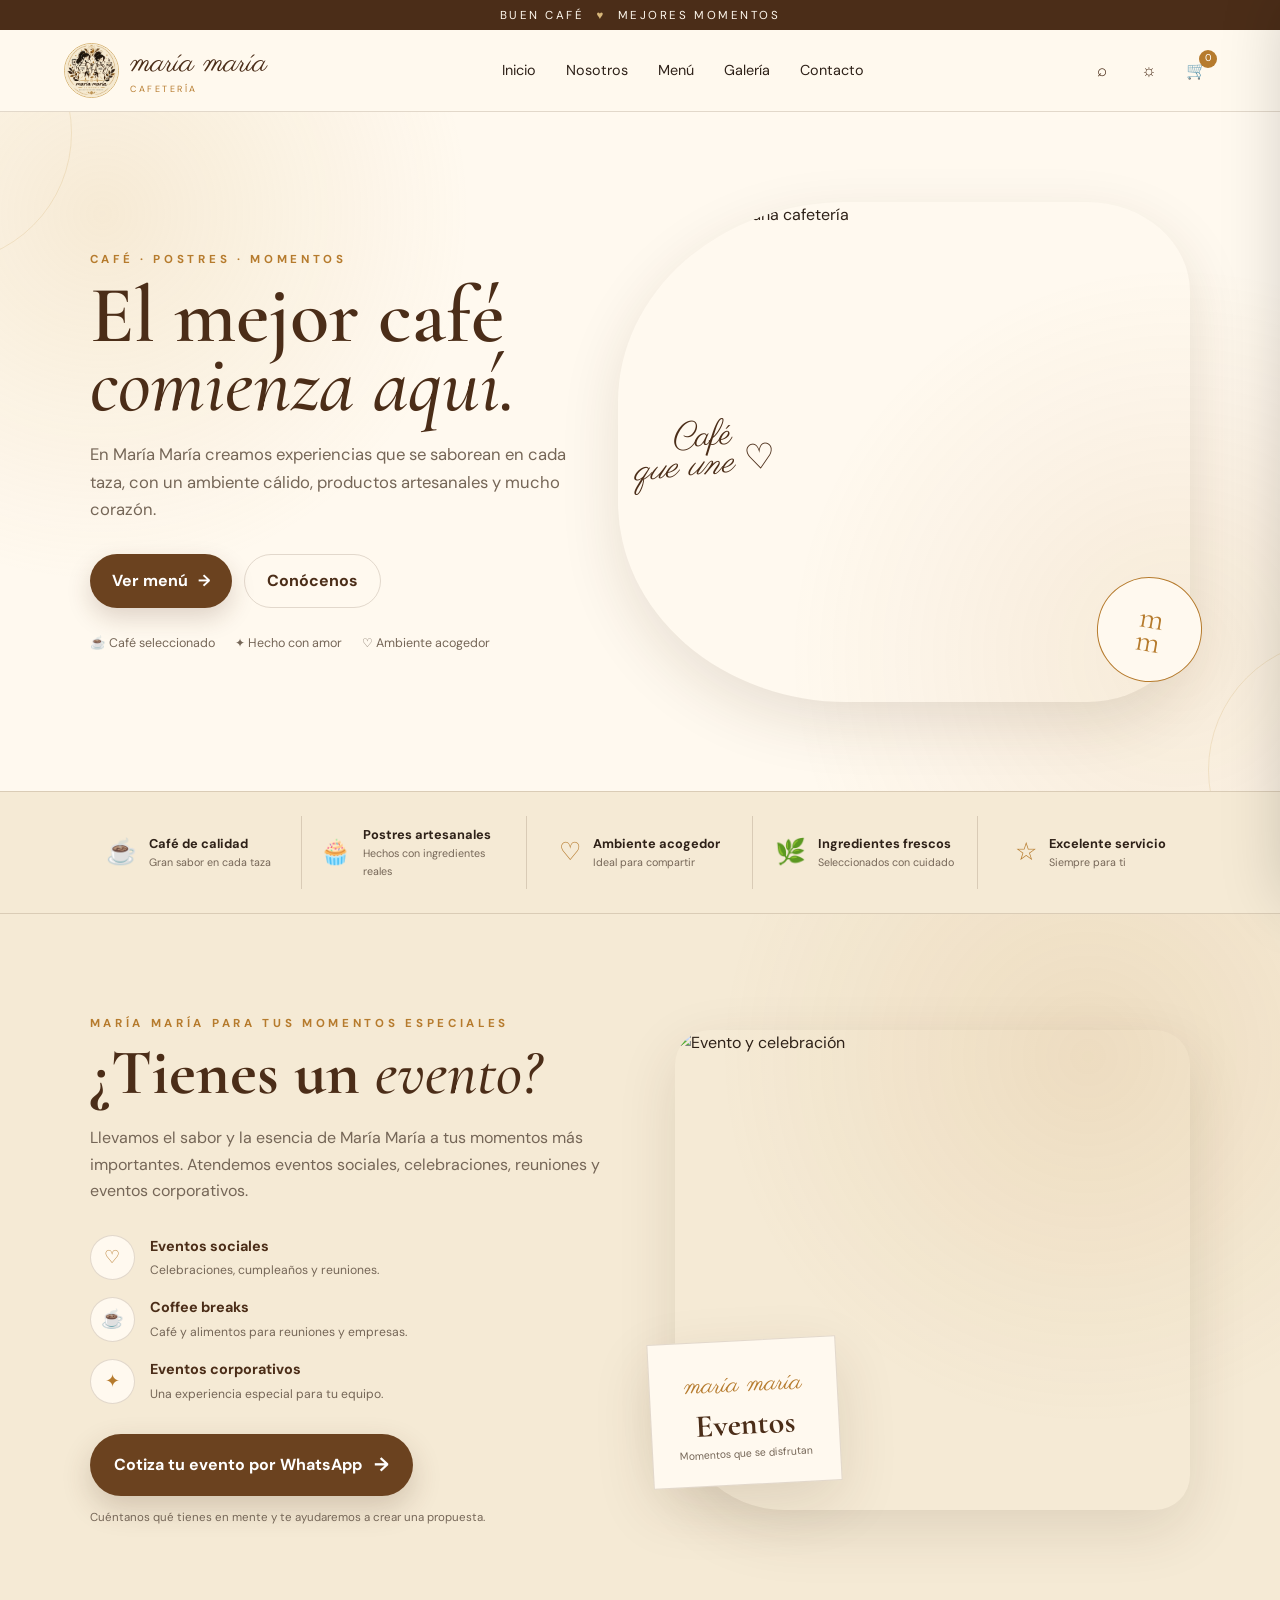
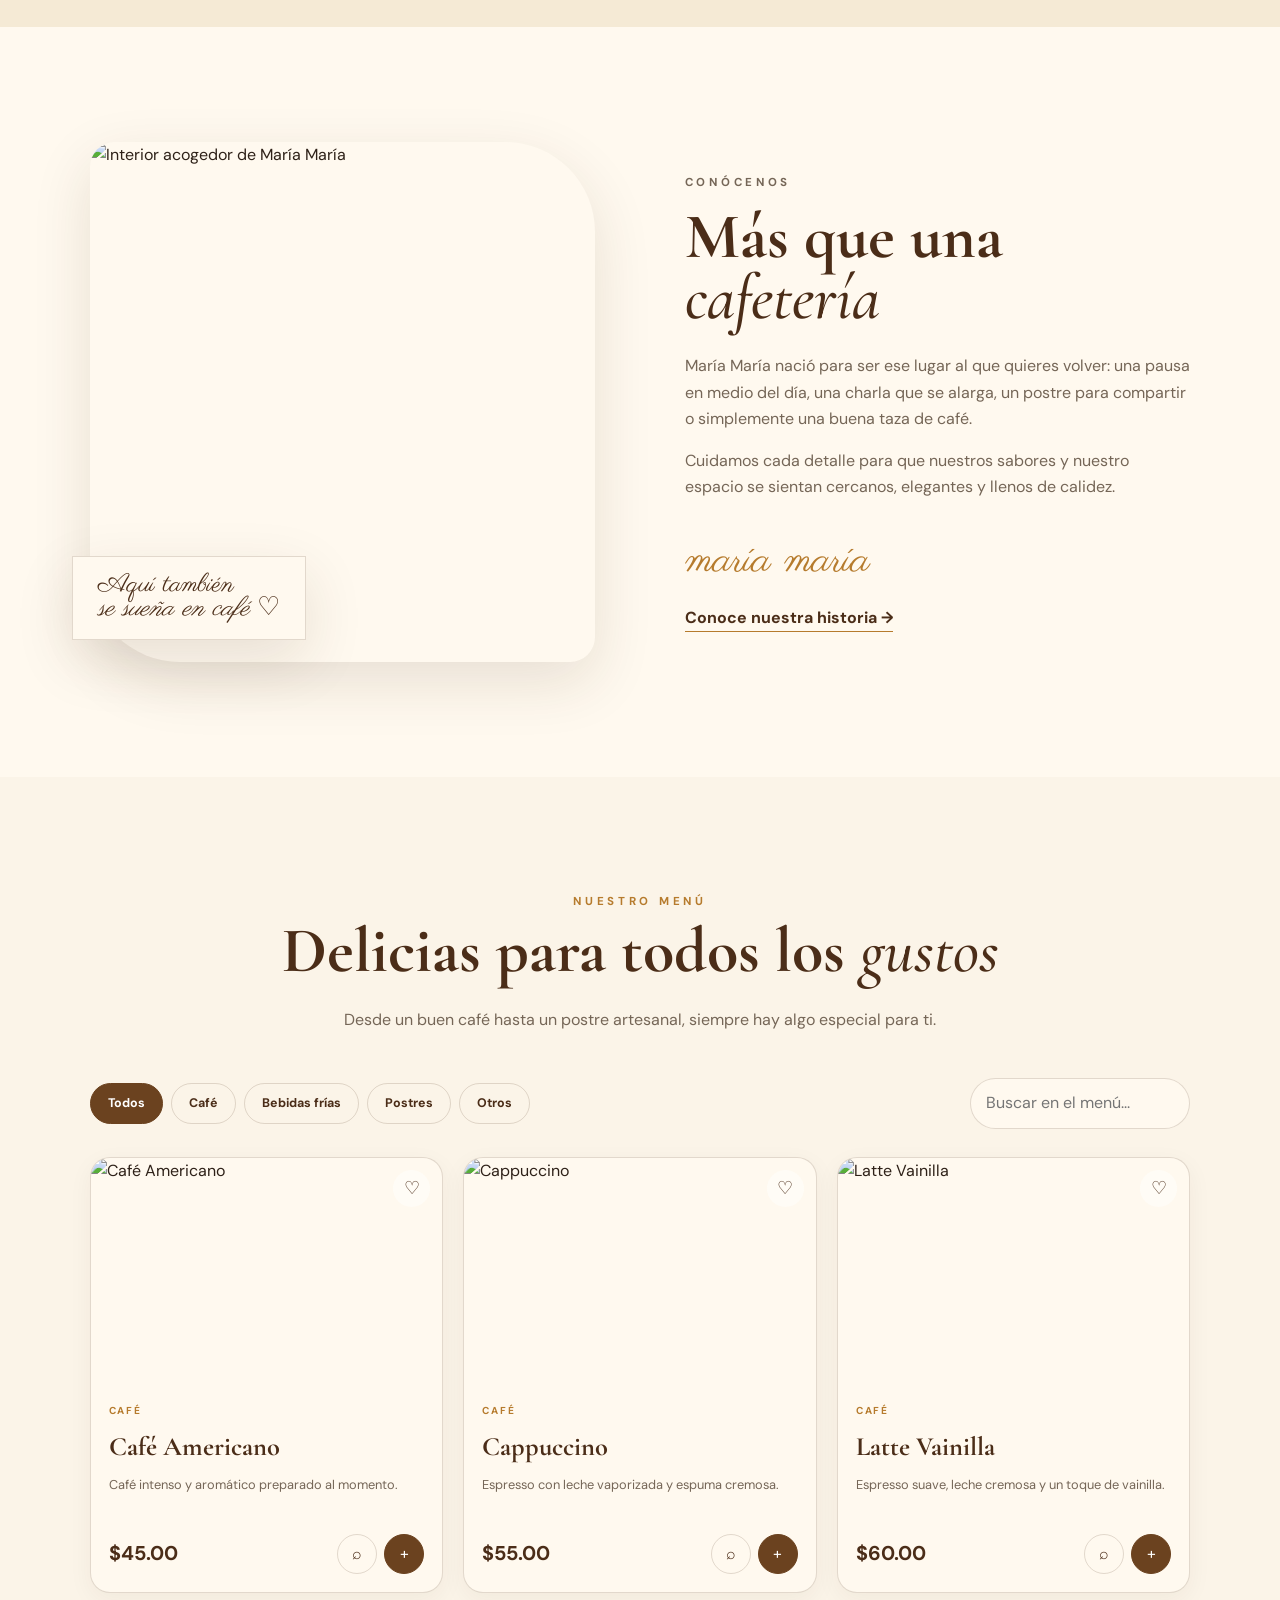
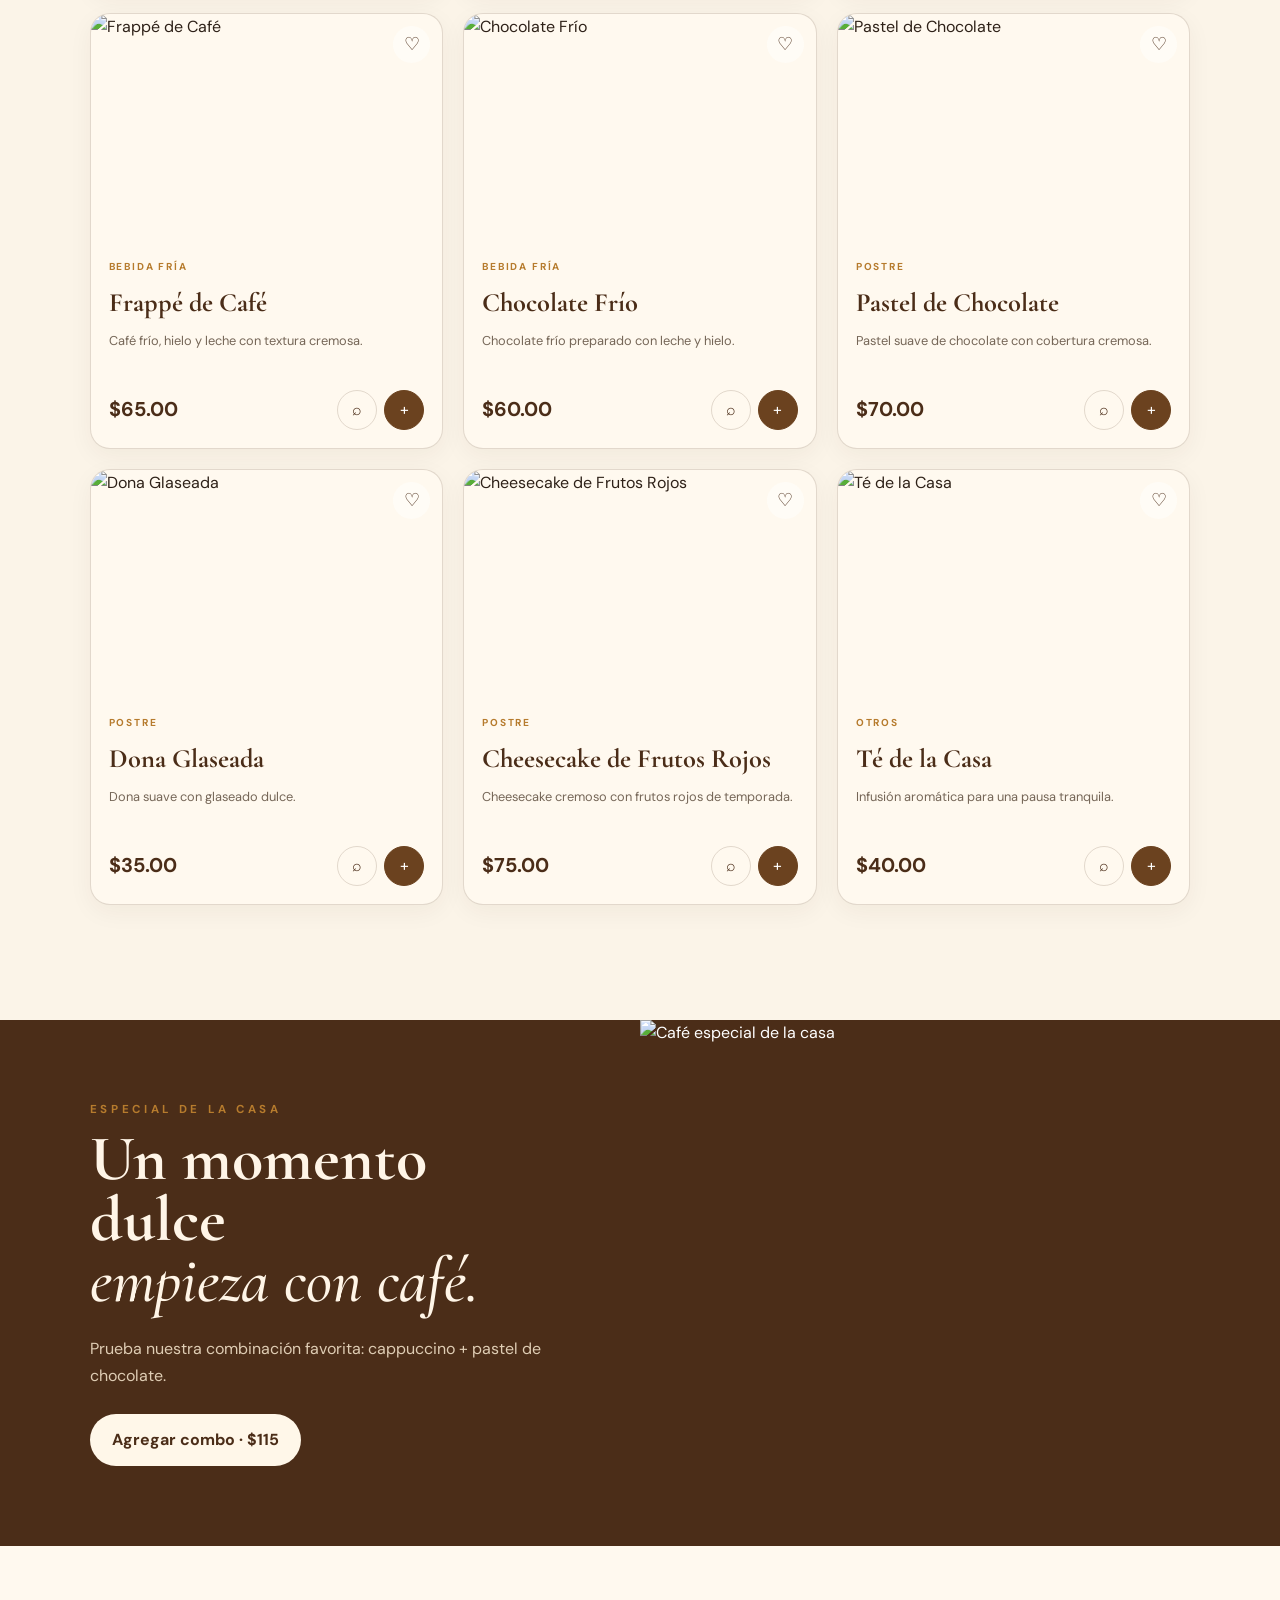
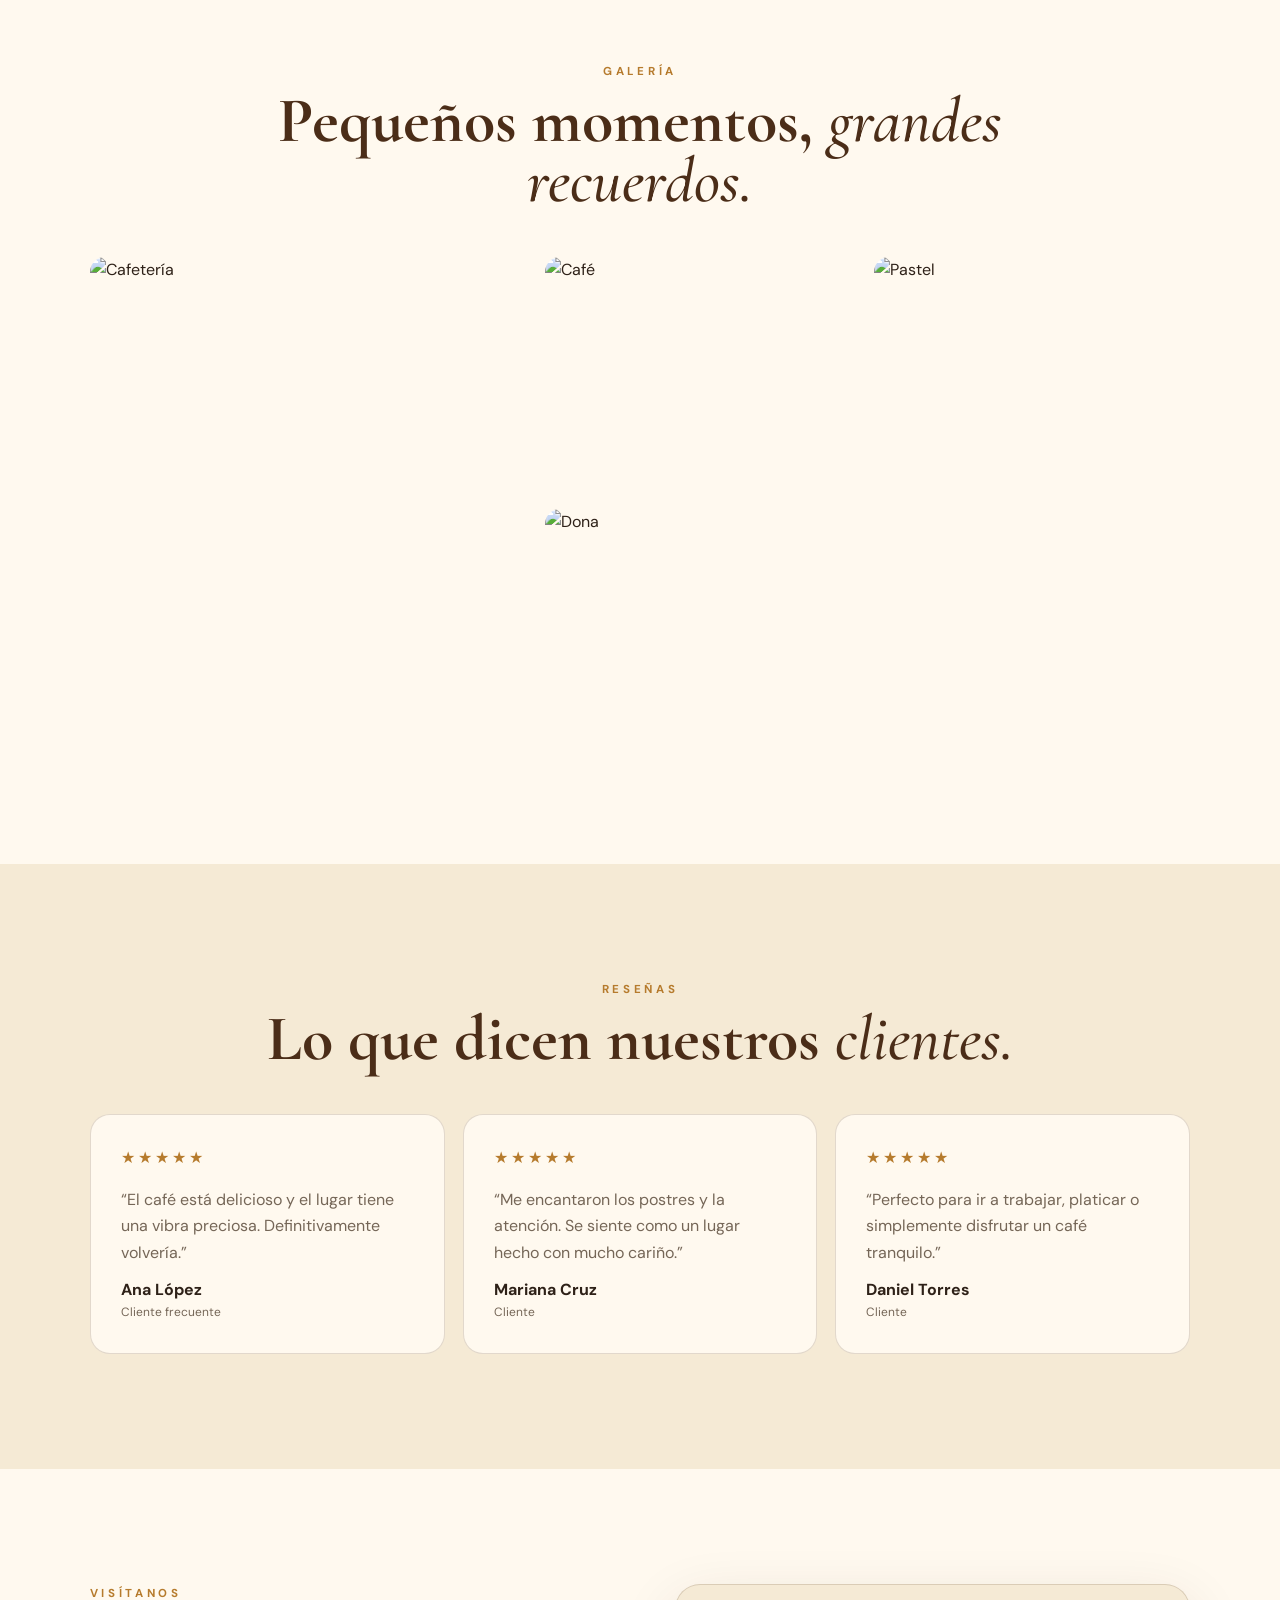
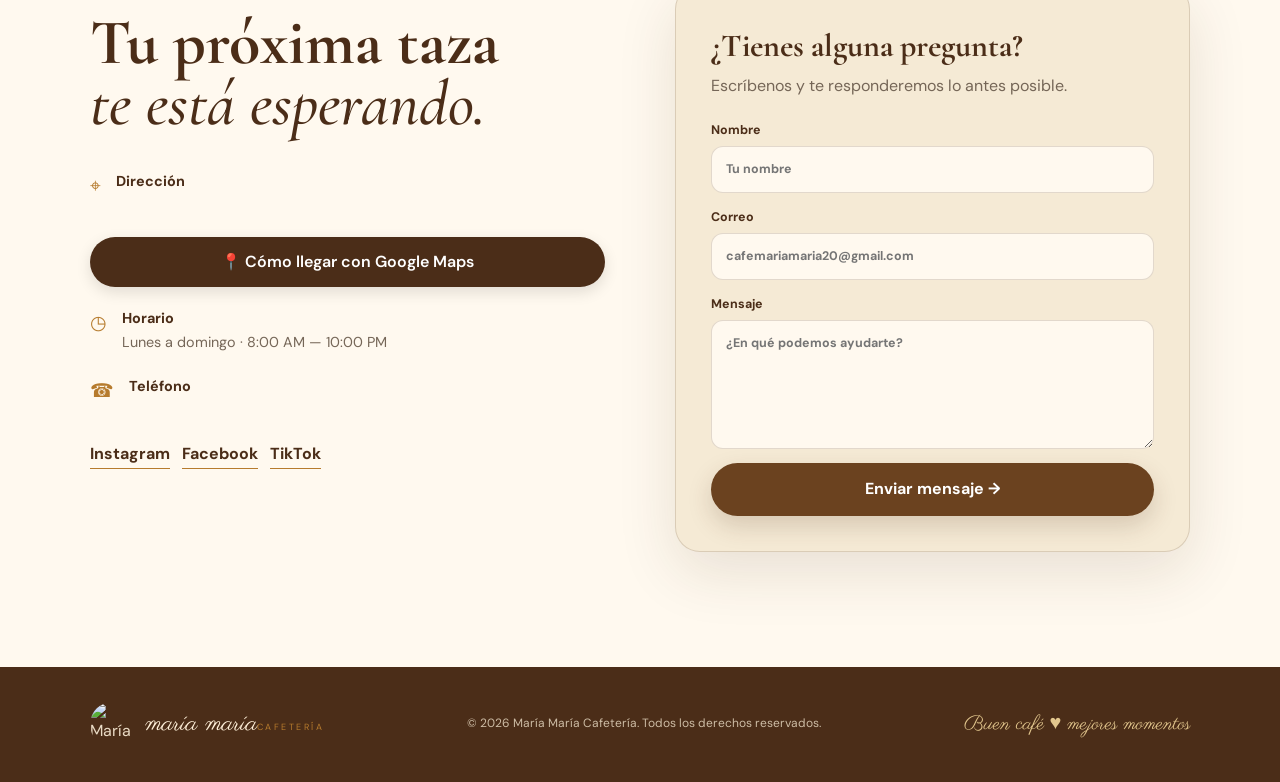
==== index.html @ 5dcd3dfc "Add files via upload" ====
<!DOCTYPE html>
<html lang="es">
<head>
  <meta charset="UTF-8">
  <meta name="viewport" content="width=device-width, initial-scale=1.0">
  <meta name="description" content="María María Cafetería — café, postres y mejores momentos.">
  <meta name="theme-color" content="#6b421f">
  <title>maría maría | Cafetería</title>

  <link rel="preconnect" href="https://fonts.googleapis.com">
  <link rel="preconnect" href="https://fonts.gstatic.com" crossorigin>
  <link href="https://fonts.googleapis.com/css2?family=Cormorant+Garamond:wght@500;600;700&family=DM+Sans:wght@400;500;600;700&family=Parisienne&display=swap" rel="stylesheet">
  <link rel="stylesheet" href="styles.css">
</head>

<body>
  <!--
    ============================================================
    MARÍA MARÍA CAFETERÍA
    ------------------------------------------------------------
    Esta versión funciona sin servidor:
    - Menú y filtros
    - Carrito con cantidades
    - Persistencia del carrito con localStorage
    - Checkout con validación
    - Pedido por WhatsApp
    - Formulario de contacto por correo (mailto)
    - Favoritos
    - Búsqueda
    - Modo oscuro
    - Diseño responsive
    - Modal de producto
    - Notificaciones
    ============================================================
  -->

  <div class="announcement">
    <span>Buen café</span><b>♥</b><span>mejores momentos</span>
  </div>

  <header class="site-header" id="siteHeader">
    <a class="brand" href="#inicio" aria-label="María María inicio">
      <img src="/logo.jpg" alt="Logo María María Cafetería">
      <span>
        <strong>maría maría</strong>
        <small>CAFETERÍA</small>
      </span>
    </a>

    <nav class="main-nav" id="mainNav">
      <a href="#inicio">Inicio</a>
      <a href="#nosotros">Nosotros</a>
      <a href="#menu">Menú</a>
      <a href="#galeria">Galería</a>
      <a href="#contacto">Contacto</a>
    </nav>

    <div class="header-actions">
      <button class="icon-btn" id="searchBtn" aria-label="Buscar">⌕</button>
      <button class="icon-btn" id="themeBtn" aria-label="Cambiar tema">☼</button>
      <button class="icon-btn cart-trigger" id="cartBtn" aria-label="Abrir carrito">
        🛒 <span id="cartCount">0</span>
      </button>
      <button class="menu-toggle" id="menuToggle" aria-label="Abrir menú">☰</button>
    </div>
  </header>

  <main>
    <section class="hero" id="inicio">
      <div class="hero-copy reveal">
        <p class="eyebrow">CAFÉ · POSTRES · MOMENTOS</p>
        <h1>El mejor café <em>comienza aquí.</em></h1>
        <p class="hero-text">
          En María María creamos experiencias que se saborean en cada taza,
          con un ambiente cálido, productos artesanales y mucho corazón.
        </p>
        <div class="hero-actions">
          <a class="btn btn-primary" href="#menu">Ver menú <span>→</span></a>
          <a class="btn btn-ghost" href="#nosotros">Conócenos</a>
        </div>
        <div class="hero-meta">
          <span>☕ Café seleccionado</span>
          <span>✦ Hecho con amor</span>
          <span>♡ Ambiente acogedor</span>
        </div>
      </div>

      <div class="hero-art reveal">
        <div class="hero-image-wrap">
          <img src="https://images.unsplash.com/photo-1495474472287-4d71bcdd2085?auto=format&fit=crop&w=1200&q=85" alt="Taza de café en una cafetería">
        </div>
        <div class="floating-note">Café<br><i>que une</i> ♡</div>
        <div class="seal">m<br>m</div>
      </div>
    </section>

    <section class="benefits">
      <article><span>☕</span><div><b>Café de calidad</b><small>Gran sabor en cada taza</small></div></article>
      <article><span>🧁</span><div><b>Postres artesanales</b><small>Hechos con ingredientes reales</small></div></article>
      <article><span>♡</span><div><b>Ambiente acogedor</b><small>Ideal para compartir</small></div></article>
      <article><span>🌿</span><div><b>Ingredientes frescos</b><small>Seleccionados con cuidado</small></div></article>
      <article><span>☆</span><div><b>Excelente servicio</b><small>Siempre para ti</small></div></article>
    </section>
    <!-- =========================================================
     SECCIÓN EVENTOS — MARÍA MARÍA
     No modifica el resto de la página.
========================================================= -->

<section class="events-section" id="eventos">
  <div class="events-content">

    <div class="events-text">
      <p class="eyebrow">MARÍA MARÍA PARA TUS MOMENTOS ESPECIALES</p>

      <h2>
        ¿Tienes un <em>evento?</em>
      </h2>

      <p>
        Llevamos el sabor y la esencia de María María a tus momentos
        más importantes. Atendemos eventos sociales, celebraciones,
        reuniones y eventos corporativos.
      </p>

      <div class="events-list">
        <div>
          <span>♡</span>
          <p>
            <strong>Eventos sociales</strong>
            <small>Celebraciones, cumpleaños y reuniones.</small>
          </p>
        </div>

        <div>
          <span>☕</span>
          <p>
            <strong>Coffee breaks</strong>
            <small>Café y alimentos para reuniones y empresas.</small>
          </p>
        </div>

        <div>
          <span>✦</span>
          <p>
            <strong>Eventos corporativos</strong>
            <small>Una experiencia especial para tu equipo.</small>
          </p>
        </div>
      </div>

      <button class="events-whatsapp-btn" id="eventWhatsappBtn">
        Cotiza tu evento por WhatsApp
        <span>→</span>
      </button>

      <p class="events-note">
        Cuéntanos qué tienes en mente y te ayudaremos a crear una propuesta.
      </p>
    </div>

    <div class="events-image">
      <img
        src="https://images.unsplash.com/photo-1519671482749-fd09be7ccebf?auto=format&fit=crop&w=1200&q=85"
        alt="Evento y celebración">
      
      <div class="events-badge">
        <span>maría maría</span>
        <strong>Eventos</strong>
        <small>Momentos que se disfrutan</small>
      </div>
    </div>

  </div>
</section>

    <section class="section about" id="nosotros">
      <div class="section-image reveal">
        <img src="https://images.unsplash.com/photo-1501339847302-ac426a4a7cbb?auto=format&fit=crop&w=1000&q=85" alt="Interior acogedor de María María">
        <div class="image-caption">Aquí también<br><i>se sueña en café</i> ♡</div>
      </div>
      <div class="about-copy reveal">
        <p class="eyebrow">CONÓCENOS</p>
        <h2>Más que una <em>cafetería</em></h2>
        <p>
          María María nació para ser ese lugar al que quieres volver:
          una pausa en medio del día, una charla que se alarga, un postre
          para compartir o simplemente una buena taza de café.
        </p>
        <p>
          Cuidamos cada detalle para que nuestros sabores y nuestro espacio
          se sientan cercanos, elegantes y llenos de calidez.
        </p>
        <div class="signature">maría maría</div>
        <a class="text-link" href="#contacto">Conoce nuestra historia →</a>
      </div>
    </section>

    <section class="section menu-section" id="menu">
      <div class="section-heading">
        <p class="eyebrow">NUESTRO MENÚ</p>
        <h2>Delicias para todos los <em>gustos</em></h2>
        <p>Desde un buen café hasta un postre artesanal, siempre hay algo especial para ti.</p>
      </div>

      <div class="menu-toolbar">
        <div class="categories" id="categories"></div>
        <div class="search-box" id="searchBox">
          <input id="menuSearch" type="search" placeholder="Buscar en el menú..." aria-label="Buscar en el menú">
        </div>
      </div>

      <div class="product-grid" id="productGrid"></div>
    </section>

    <section class="special">
      <div>
        <p class="eyebrow">ESPECIAL DE LA CASA</p>
        <h2>Un momento dulce<br><em>empieza con café.</em></h2>
        <p>Prueba nuestra combinación favorita: cappuccino + pastel de chocolate.</p>
        <button class="btn btn-light" id="specialBtn">Agregar combo · $115</button>
      </div>
      <div class="special-photo">
        <img src="https://images.unsplash.com/photo-1498804103079-a6351b050096?auto=format&fit=crop&w=1200&q=85" alt="Café especial de la casa">
      </div>
    </section>

    <section class="section gallery-section" id="galeria">
      <div class="section-heading">
        <p class="eyebrow">GALERÍA</p>
        <h2>Pequeños momentos, <em>grandes recuerdos.</em></h2>
      </div>
      <div class="gallery">
        <img src="https://images.unsplash.com/photo-1445116572660-236099ec97a0?auto=format&fit=crop&w=900&q=85" alt="Cafetería" loading="lazy">
        <img src="https://images.unsplash.com/photo-1509042239860-f550ce710b93?auto=format&fit=crop&w=900&q=85" alt="Café" loading="lazy">
        <img src="https://images.unsplash.com/photo-1578985545062-69928b1d9587?auto=format&fit=crop&w=900&q=85" alt="Pastel" loading="lazy">
        <img src="https://images.unsplash.com/photo-1551024506-0bccd828d307?auto=format&fit=crop&w=900&q=85" alt="Dona" loading="lazy">
      </div>
    </section>

    <section class="section reviews">
      <div class="section-heading">
        <p class="eyebrow">RESEÑAS</p>
        <h2>Lo que dicen nuestros <em>clientes.</em></h2>
      </div>
      <div class="review-grid">
        <article><div class="stars">★★★★★</div><p>“El café está delicioso y el lugar tiene una vibra preciosa. Definitivamente volvería.”</p><b>Ana López</b><small>Cliente frecuente</small></article>
        <article><div class="stars">★★★★★</div><p>“Me encantaron los postres y la atención. Se siente como un lugar hecho con mucho cariño.”</p><b>Mariana Cruz</b><small>Cliente</small></article>
        <article><div class="stars">★★★★★</div><p>“Perfecto para ir a trabajar, platicar o simplemente disfrutar un café tranquilo.”</p><b>Daniel Torres</b><small>Cliente</small></article>
      </div>
    </section>

    <section class="section contact-section" id="contacto">
      <div class="contact-info">
        <p class="eyebrow">VISÍTANOS</p>
        <h2>Tu próxima taza<br><em>te está esperando.</em></h2>
        <div class="contact-list">
          <div><span>⌖</span><p><b>Dirección</b><br><span id="addressText">Av. Principal #123, Playa del Carmen, Quintana Roo</span></p></div>
          <a
  class="maps-button"
  href="https://www.google.com/maps/search/?api=1&query=Av.+10+Norte+123+Playa+del+Carmen+Quintana+Roo"
  target="_blank"
  rel="noopener noreferrer"
>
  📍 Cómo llegar con Google Maps
</a>
          <div><span>◷</span><p><b>Horario</b><br>Lunes a domingo · 8:00 AM — 10:00 PM</p></div>
          <div><span>☎</span><p><b>Teléfono</b><br><span id="phoneText">+52 999 000 0000</span></p></div>
        </div>
        <div class="socials">
          <a id="instagramLink" href="https://www.instagram.com/maria_maria_cafe?exln=M2ljc280eDdqbGto" target="_blank" rel="noopener">Instagram</a>
          <a href="https://facebook.com/" target="_blank" rel="noopener">Facebook</a>
          <a href="https://tiktok.com/" target="_blank" rel="noopener">TikTok</a>
        </div>
      </div>

      <div class="contact-card">
        <h3>¿Tienes alguna pregunta?</h3>
        <p>Escríbenos y te responderemos lo antes posible.</p>
        <form id="contactForm">
          <label>Nombre<input id="contactName" required type="text" placeholder="Tu nombre"></label>
          <label>Correo<input id="contactEmail" required type="email" placeholder="cafemariamaria20@gmail.com"></label>
          <label>Mensaje<textarea id="contactMessage" required rows="5" placeholder="¿En qué podemos ayudarte?"></textarea></label>
          <button class="btn btn-primary" type="submit">Enviar mensaje →</button>
        </form>
      </div>
    </section>
  </main>

  <footer class="footer">
    <div class="footer-brand">
      <img src="a/logo.jpg" alt="María María">
      <div><strong>maría maría</strong><small>CAFETERÍA</small></div>
    </div>
    <p>© <span id="year"></span> María María Cafetería. Todos los derechos reservados.</p>
    <p class="footer-note">Buen café ♥ mejores momentos</p>
  </footer>

  <!-- CART DRAWER -->
  <aside class="drawer" id="cartDrawer" aria-hidden="true">
    <div class="drawer-header">
      <div><p class="eyebrow">TU PEDIDO</p><h2>Carrito</h2></div>
      <button class="close-btn" id="closeCart" aria-label="Cerrar carrito">×</button>
    </div>
    <div class="cart-items" id="cartItems"></div>
    <div class="cart-bottom">
      <div class="cart-total"><span>Total</span><strong id="cartTotal">$0</strong></div>
      <button class="btn btn-primary full" id="checkoutBtn">Continuar pedido →</button>
      <button class="text-button" id="clearCartBtn">Vaciar carrito</button>
    </div>
  </aside>
  <div class="drawer-backdrop" id="drawerBackdrop"></div>

  <!-- CHECKOUT MODAL -->
  <div class="modal-backdrop" id="checkoutModal">
    <div class="modal">
      <button class="close-btn modal-close" aria-label="Cerrar">×</button>
      <p class="eyebrow">CONFIRMAR PEDIDO</p>
      <h2>Un último detalle.</h2>
      <p>Completa tus datos y te enviaremos el pedido a WhatsApp.</p>
      <form id="checkoutForm">
        <label>Nombre<input id="orderName" required type="text" placeholder="Tu nombre"></label>
        <label>Teléfono<input id="orderPhone" required type="tel" placeholder="10 dígitos"></label>
        <label>Tipo de pedido
          <select id="orderType" required>
            <option value="Recoger en cafetería">Recoger en cafetería</option>
            <option value="Entrega">Entrega</option>
          </select>
        </label>
        <label>Notas<textarea id="orderNotes" rows="3" placeholder="Ej. sin azúcar, leche deslactosada..."></textarea></label>
        <div class="checkout-summary" id="checkoutSummary"></div>
        <button class="btn btn-primary full" type="submit">Enviar pedido por WhatsApp</button>
      </form>
    </div>
  </div>

  <!-- PRODUCT MODAL -->
  <div class="modal-backdrop" id="productModal">
    <div class="modal product-modal">
      <button class="close-btn modal-close" aria-label="Cerrar">×</button>
      <img id="modalImage" src="" alt="">
      <div>
        <p class="eyebrow" id="modalCategory"></p>
        <h2 id="modalName"></h2>
        <p id="modalDescription"></p>
        <strong class="modal-price" id="modalPrice"></strong>
        <button class="btn btn-primary full" id="modalAddBtn">Agregar al carrito</button>
      </div>
    </div>
  </div>

  <div class="toast" id="toast"></div>

  <script src="app.js"></script>
</body>
</html>
---- styles.css ----
:root {
  --cream: #f5ead5;
  --cream-2: #fff9ef;
  --paper: #fbf4e8;
  --brown: #4b2d18;
  --brown-2: #6b421f;
  --gold: #b67b2d;
  --gold-soft: #d8b77a;
  --ink: #2e2118;
  --muted: #756657;
  --white: #fffdf8;
  --line: rgba(75,45,24,.16);
  --shadow: 0 20px 60px rgba(65,39,18,.12);
  --radius: 24px;
}

* { box-sizing: border-box; margin: 0; padding: 0; }
html { scroll-behavior: smooth; }
body {
  font-family: "DM Sans", sans-serif;
  color: var(--ink);
  background: var(--paper);
  line-height: 1.65;
  overflow-x: hidden;
}
body.dark {
  --paper: #211914;
  --cream-2: #2b211b;
  --cream: #34261e;
  --brown: #f1dfc3;
  --brown-2: #d0a064;
  --gold: #d7a65d;
  --ink: #f8ead5;
  --muted: #c7b7a2;
  --white: #2a201a;
  --line: rgba(255,255,255,.14);
  --shadow: 0 20px 60px rgba(0,0,0,.28);
}
a { color: inherit; text-decoration: none; }
button, input, textarea, select { font: inherit; }
button { cursor: pointer; }
img { max-width: 100%; display: block; }
.announcement {
  min-height: 30px; display:flex; justify-content:center; align-items:center; gap:12px;
  background: var(--brown); color: var(--cream-2); font-size: .72rem; letter-spacing: .22em;
  text-transform: uppercase;
}
.announcement b { color: var(--gold-soft); }
.site-header {
  height: 82px; position: sticky; top:0; z-index:1000; display:flex; align-items:center;
  justify-content:space-between; gap:25px; padding: 0 clamp(20px,5vw,80px);
  background: rgba(255,249,239,.94); backdrop-filter: blur(16px); border-bottom:1px solid var(--line);
}
.dark .site-header { background: rgba(43,33,27,.94); }
.brand { display:flex; align-items:center; gap:11px; min-width:220px; }
.brand img { width:55px; height:55px; object-fit:cover; border-radius:50%; border:1px solid var(--gold-soft); }
.brand span { display:flex; flex-direction:column; line-height:1; }
.brand strong, .footer-brand strong { font-family:"Parisienne", cursive; font-size:2rem; font-weight:400; color:var(--brown); }
.brand small, .footer-brand small { margin-top:5px; letter-spacing:.28em; font-size:.56rem; color:var(--gold); }
.main-nav { display:flex; gap:30px; font-size:.9rem; }
.main-nav a { position:relative; padding:30px 0; }
.main-nav a::after { content:""; position:absolute; left:0; bottom:21px; width:0; height:1px; background:var(--gold); transition:.25s; }
.main-nav a:hover::after { width:100%; }
.header-actions { display:flex; align-items:center; gap:7px; }
.icon-btn, .menu-toggle {
  border:0; background:transparent; color:var(--brown); width:40px; height:40px; border-radius:50%;
  position:relative; font-size:1.05rem;
}
.icon-btn:hover, .menu-toggle:hover { background:rgba(182,123,45,.12); }
.cart-trigger span {
  position:absolute; right:-1px; top:-1px; min-width:18px; height:18px; padding:0 5px;
  display:grid; place-items:center; border-radius:20px; background:var(--gold); color:#fff; font-size:.62rem;
}
.menu-toggle { display:none; font-size:1.4rem; }

.hero {
  min-height: 620px; display:grid; grid-template-columns: .92fr 1.08fr; gap:40px; align-items:center;
  padding: clamp(55px,7vw,100px) clamp(24px,7vw,110px); position:relative; overflow:hidden;
  background:
    radial-gradient(circle at 8% 15%, rgba(216,183,122,.22), transparent 28%),
    radial-gradient(circle at 92% 80%, rgba(182,123,45,.12), transparent 30%), var(--cream-2);
}
.hero::before, .hero::after { content:""; position:absolute; width:260px; height:260px; border:1px solid var(--gold-soft); border-radius:50%; opacity:.28; }
.hero::before { left:-190px; top:-110px; }
.hero::after { right:-190px; bottom:-110px; }
.hero-copy { max-width:670px; position:relative; z-index:2; }
.eyebrow { color:var(--gold); font-size:.72rem; letter-spacing:.32em; font-weight:700; }
.hero h1, h2, h3 { font-family:"Cormorant Garamond", serif; }
.hero h1 { margin:12px 0 22px; font-size:clamp(3.6rem,6.3vw,6.6rem); line-height:.86; font-weight:600; color:var(--brown); }
.hero h1 em, h2 em { font-weight:500; }
.hero-text { max-width:600px; font-size:1.04rem; color:var(--muted); }
.hero-actions { display:flex; gap:12px; margin:30px 0 25px; flex-wrap:wrap; }
.btn {
  border:0; border-radius:999px; padding:13px 22px; font-weight:700; display:inline-flex;
  justify-content:center; align-items:center; gap:10px; transition:.25s; min-height:48px;
}
.btn-primary { background:var(--brown-2); color:#fff; box-shadow:0 10px 25px rgba(75,45,24,.18); }
.btn-primary:hover { transform:translateY(-2px); background:var(--brown); }
.btn-ghost { border:1px solid var(--line); color:var(--brown); background:transparent; }
.btn-ghost:hover { border-color:var(--gold); }
.btn-light { background:#fff7e9; color:var(--brown); }
.hero-meta { display:flex; gap:20px; flex-wrap:wrap; color:var(--muted); font-size:.78rem; }
.hero-art { position:relative; min-height:490px; }
.hero-image-wrap { width:min(100%,660px); height:500px; margin-left:auto; border-radius:40% 18% 18% 40%; overflow:hidden; box-shadow:var(--shadow); }
.hero-image-wrap img { width:100%; height:100%; object-fit:cover; }
.floating-note {
  position:absolute; left:-5px; top:50%; transform:translateY(-50%) rotate(-5deg); font-family:"Parisienne",cursive;
  color:var(--brown); font-size:2.2rem; line-height:.8; text-align:center; padding:30px 20px;
}
.seal {
  position:absolute; right:-12px; bottom:20px; width:105px; height:105px; border:1px solid var(--gold);
  border-radius:50%; display:grid; place-items:center; color:var(--gold); font-family:"Cormorant Garamond",serif;
  font-size:2rem; line-height:.7; background:var(--cream-2); transform:rotate(10deg);
}
.benefits {
  display:grid; grid-template-columns:repeat(5,1fr); border-top:1px solid var(--line); border-bottom:1px solid var(--line);
  background:var(--cream); padding:24px clamp(20px,6vw,90px);
}
.benefits article { display:flex; gap:12px; justify-content:center; align-items:center; padding:8px 18px; border-right:1px solid var(--line); }
.benefits article:last-child { border-right:0; }
.benefits article > span { font-size:1.55rem; color:var(--gold); }
.benefits b, .benefits small { display:block; }
.benefits b { font-size:.8rem; }
.benefits small { color:var(--muted); font-size:.67rem; }

.section { padding:clamp(75px,9vw,120px) clamp(20px,7vw,110px); }
.about { display:grid; grid-template-columns:1fr 1fr; gap:clamp(40px,7vw,100px); align-items:center; background:var(--cream-2); }
.section-image { position:relative; }
.section-image > img { width:100%; height:520px; object-fit:cover; border-radius:25px 90px 25px 90px; box-shadow:var(--shadow); }
.image-caption {
  position:absolute; left:-18px; bottom:22px; background:var(--cream-2); padding:17px 25px; border:1px solid var(--line);
  font-family:"Parisienne",cursive; font-size:1.65rem; line-height:.9; color:var(--brown); box-shadow:var(--shadow);
}
.about-copy { max-width:610px; }
h2 { font-size:clamp(2.8rem,5vw,4.7rem); line-height:.95; color:var(--brown); margin:10px 0 25px; }
.about-copy p { color:var(--muted); margin-bottom:15px; }
.signature { font-family:"Parisienne",cursive; font-size:2.7rem; color:var(--gold); margin:25px 0 8px; }
.text-link { color:var(--brown); font-weight:700; border-bottom:1px solid var(--gold); padding-bottom:3px; }

.menu-section { background:var(--paper); }
.section-heading { text-align:center; max-width:760px; margin:0 auto 45px; }
.section-heading > p:last-child { color:var(--muted); }
.menu-toolbar { display:flex; justify-content:space-between; gap:15px; align-items:center; margin-bottom:28px; }
.categories { display:flex; gap:8px; flex-wrap:wrap; }
.category {
  border:1px solid var(--line); background:transparent; color:var(--brown); border-radius:999px;
  padding:9px 17px; font-size:.78rem; font-weight:700;
}
.category.active, .category:hover { background:var(--brown-2); border-color:var(--brown-2); color:#fff; }
.search-box input {
  width:220px; padding:11px 15px; border:1px solid var(--line); border-radius:999px; background:var(--cream-2);
  outline:0; color:var(--ink);
}
.product-grid { display:grid; grid-template-columns:repeat(3,1fr); gap:20px; }
.product-card {
  background:var(--cream-2); border:1px solid var(--line); border-radius:20px; overflow:hidden; box-shadow:0 7px 25px rgba(65,39,18,.05);
  transition:.25s; position:relative;
}
.product-card:hover { transform:translateY(-5px); box-shadow:var(--shadow); }
.product-img { height:220px; overflow:hidden; position:relative; }
.product-img img { width:100%; height:100%; object-fit:cover; transition:.5s; }
.product-card:hover .product-img img { transform:scale(1.04); }
.favorite {
  position:absolute; right:12px; top:12px; width:37px; height:37px; border:0; border-radius:50%;
  background:rgba(255,253,248,.9); color:var(--brown); font-size:1.1rem;
}
.favorite.active { color:#a64242; }
.product-info { padding:18px; }
.product-info .tag { font-size:.63rem; letter-spacing:.18em; color:var(--gold); font-weight:700; text-transform:uppercase; }
.product-info h3 { font-size:1.65rem; margin:4px 0; color:var(--brown); }
.product-info p { color:var(--muted); font-size:.8rem; min-height:45px; }
.product-bottom { display:flex; align-items:center; justify-content:space-between; margin-top:15px; }
.price { color:var(--brown); font-size:1.25rem; font-weight:700; }
.product-actions { display:flex; gap:7px; }
.circle-btn { width:40px; height:40px; border-radius:50%; border:1px solid var(--line); background:transparent; color:var(--brown); }
.circle-btn.primary { background:var(--brown-2); color:#fff; border-color:var(--brown-2); }

.special {
  background:var(--brown); color:#fff; display:grid; grid-template-columns:1fr 1fr; min-height:420px;
}
.special > div:first-child { padding:80px clamp(30px,7vw,110px); align-self:center; }
.special h2 { color:#fff5e7; }
.special p:not(.eyebrow) { color:#dfcdb4; max-width:520px; margin-bottom:25px; }
.special-photo { min-height:420px; }
.special-photo img { width:100%; height:100%; object-fit:cover; }

.gallery-section { background:var(--cream-2); }
.gallery { display:grid; grid-template-columns:1.4fr 1fr 1fr; grid-template-rows:240px 240px; gap:12px; }
.gallery img { width:100%; height:100%; object-fit:cover; border-radius:15px; }
.gallery img:first-child { grid-row:span 2; }
.reviews { background:var(--cream); }
.review-grid { display:grid; grid-template-columns:repeat(3,1fr); gap:18px; }
.review-grid article { background:var(--cream-2); padding:30px; border:1px solid var(--line); border-radius:20px; }
.stars { color:var(--gold); letter-spacing:3px; margin-bottom:15px; }
.review-grid p { color:var(--muted); min-height:90px; }
.review-grid b, .review-grid small { display:block; }
.review-grid small { color:var(--muted); font-size:.75rem; }

.contact-section { display:grid; grid-template-columns:1fr 1fr; gap:70px; background:var(--cream-2); }
.contact-list { margin:35px 0; display:grid; gap:20px; }
.contact-list > div { display:flex; gap:15px; }
.contact-list > div > span { color:var(--gold); font-size:1.2rem; }
.contact-list p { color:var(--muted); font-size:.9rem; }
.contact-list b { color:var(--brown); }
.socials { display:flex; gap:12px; flex-wrap:wrap; }
.socials a { border-bottom:1px solid var(--gold); color:var(--brown); font-weight:700; }
.contact-card { background:var(--cream); border:1px solid var(--line); border-radius:25px; padding:35px; box-shadow:var(--shadow); }
.contact-card h3 { font-size:2rem; color:var(--brown); }
.contact-card > p { color:var(--muted); margin-bottom:20px; }
form { display:grid; gap:14px; }
label { color:var(--brown); font-size:.78rem; font-weight:700; display:grid; gap:6px; }
input, textarea, select {
  width:100%; border:1px solid var(--line); background:var(--cream-2); color:var(--ink); border-radius:12px; padding:12px 14px; outline:0;
}
input:focus, textarea:focus, select:focus { border-color:var(--gold); box-shadow:0 0 0 3px rgba(182,123,45,.1); }
.full { width:100%; }

.footer { padding:35px clamp(20px,7vw,100px); display:flex; justify-content:space-between; align-items:center; gap:20px; background:var(--brown); color:#eadbc5; }
.footer-brand { display:flex; align-items:center; gap:10px; }
.footer-brand img { width:45px; height:45px; border-radius:50%; object-fit:cover; }
.footer-brand strong { color:#fff0d9; font-size:1.65rem; }
.footer p { font-size:.75rem; color:#cdbca5; }
.footer-note { color:#e3c78e !important; font-family:"Parisienne",cursive; font-size:1.25rem !important; }

.drawer-backdrop, .modal-backdrop { position:fixed; inset:0; background:rgba(30,19,11,.55); z-index:2000; opacity:0; visibility:hidden; transition:.25s; }
.drawer-backdrop.open, .modal-backdrop.open { opacity:1; visibility:visible; }
.drawer {
  position:fixed; right:0; top:0; width:min(470px,100%); height:100%; background:var(--cream-2); z-index:2100;
  transform:translateX(105%); transition:.3s; display:flex; flex-direction:column; box-shadow:-20px 0 60px rgba(0,0,0,.18);
}
.drawer.open { transform:translateX(0); }
.drawer-header { padding:30px; display:flex; justify-content:space-between; border-bottom:1px solid var(--line); }
.drawer-header h2 { font-size:2.5rem; margin:0; }
.close-btn { width:40px; height:40px; border:1px solid var(--line); background:transparent; border-radius:50%; color:var(--brown); font-size:1.6rem; }
.cart-items { flex:1; overflow:auto; padding:10px 30px; }
.cart-row { display:grid; grid-template-columns:70px 1fr auto; gap:12px; align-items:center; padding:15px 0; border-bottom:1px solid var(--line); }
.cart-row img { width:70px; height:70px; object-fit:cover; border-radius:12px; }
.cart-row h4 { font-family:"Cormorant Garamond",serif; font-size:1.35rem; color:var(--brown); }
.cart-row p { font-size:.75rem; color:var(--muted); }
.qty { display:flex; gap:7px; align-items:center; margin-top:5px; }
.qty button { width:25px; height:25px; border:1px solid var(--line); border-radius:50%; background:transparent; color:var(--brown); }
.remove-item { border:0; background:transparent; color:#9b5d4b; }
.cart-bottom { padding:25px 30px; border-top:1px solid var(--line); }
.cart-total { display:flex; justify-content:space-between; font-size:1.1rem; margin-bottom:15px; color:var(--brown); }
.text-button { border:0; background:none; color:var(--muted); width:100%; margin-top:10px; font-size:.8rem; }
.empty { text-align:center; color:var(--muted); padding:70px 10px; }
.modal-backdrop { display:grid; place-items:center; padding:20px; }
.modal {
  width:min(520px,100%); max-height:92vh; overflow:auto; background:var(--cream-2); border-radius:25px; padding:30px;
  position:relative; box-shadow:var(--shadow);
}
.modal > .modal-close { position:absolute; right:15px; top:15px; z-index:2; background:var(--cream-2); }
.modal h2 { font-size:3rem; margin:5px 0 10px; }
.modal > p { color:var(--muted); margin-bottom:20px; }
.checkout-summary { background:var(--cream); padding:15px; border-radius:12px; color:var(--muted); font-size:.82rem; }
.product-modal { display:grid; grid-template-columns:1fr; gap:20px; }
.product-modal > img { width:100%; height:270px; object-fit:cover; border-radius:18px; }
.modal-price { display:block; font-size:1.5rem; color:var(--brown); margin:15px 0; }
.toast {
  position:fixed; left:50%; bottom:25px; transform:translate(-50%,30px); opacity:0; visibility:hidden;
  z-index:3000; background:var(--brown); color:#fff; padding:12px 18px; border-radius:999px; box-shadow:var(--shadow); transition:.25s;
}
.toast.show { opacity:1; visibility:visible; transform:translate(-50%,0); }

.reveal { opacity:0; transform:translateY(20px); transition:.7s ease; }
.reveal.visible { opacity:1; transform:none; }

@media (max-width:1000px) {
  .main-nav { display:none; }
  .menu-toggle { display:block; }
  .main-nav.mobile-open {
    display:flex; position:absolute; left:0; right:0; top:82px; background:var(--cream-2); padding:20px;
    flex-direction:column; gap:0; border-bottom:1px solid var(--line);
  }
  .main-nav.mobile-open a { padding:12px 0; }
  .main-nav.mobile-open a::after { bottom:5px; }
  .hero { grid-template-columns:1fr; }
  .hero-art { min-height:420px; }
  .hero-image-wrap { margin:auto; }
  .benefits { grid-template-columns:repeat(2,1fr); }
  .benefits article:nth-child(2n) { border-right:0; }
  .product-grid { grid-template-columns:repeat(2,1fr); }
}
@media (max-width:700px) {
  .announcement { font-size:.58rem; }
  .site-header { height:72px; }
  .brand img { width:45px; height:45px; }
  .brand strong { font-size:1.65rem; }
  .hero { padding-top:55px; }
  .hero h1 { font-size:3.7rem; }
  .hero-art { min-height:330px; }
  .hero-image-wrap { height:330px; border-radius:25px; }
  .floating-note, .seal { display:none; }
  .benefits { grid-template-columns:1fr; }
  .benefits article { border-right:0; border-bottom:1px solid var(--line); justify-content:flex-start; }
  .benefits article:last-child { border-bottom:0; }
  .about, .special, .contact-section { grid-template-columns:1fr; }
  .section-image > img { height:350px; }
  .product-grid, .review-grid { grid-template-columns:1fr; }
  .menu-toolbar { flex-direction:column; align-items:stretch; }
  .search-box input { width:100%; }
  .gallery { grid-template-columns:1fr 1fr; grid-template-rows:200px 200px; }
  .gallery img:first-child { grid-row:auto; }
  .footer { flex-direction:column; text-align:center; }

}
/* =========================================================
   EVENTOS — MARÍA MARÍA
   ========================================================= */

.events-section {
  position: relative;
  overflow: hidden;
  padding: 100px clamp(20px, 7vw, 110px);
  background:
    radial-gradient(
      circle at 85% 20%,
      rgba(182, 123, 45, .12),
      transparent 30%
    ),
    var(--cream);
}

.events-content {
  max-width: 1250px;
  margin: 0 auto;
  display: grid;
  grid-template-columns: 1fr 1fr;
  gap: 70px;
  align-items: center;
}

.events-text {
  max-width: 600px;
}

.events-text h2 {
  font-size: clamp(3rem, 5vw, 5rem);
  margin: 10px 0 22px;
  color: var(--brown);
}

.events-text > p:not(.eyebrow):not(.events-note) {
  color: var(--muted);
  font-size: 1rem;
  margin-bottom: 30px;
}

.events-list {
  display: grid;
  gap: 16px;
  margin-bottom: 30px;
}

.events-list > div {
  display: flex;
  align-items: center;
  gap: 15px;
}

.events-list > div > span {
  width: 45px;
  height: 45px;
  flex-shrink: 0;
  display: grid;
  place-items: center;
  border-radius: 50%;
  background: var(--cream-2);
  color: var(--gold);
  border: 1px solid var(--line);
  font-size: 1.15rem;
}

.events-list strong,
.events-list small {
  display: block;
}

.events-list strong {
  color: var(--brown);
  font-size: .9rem;
}

.events-list small {
  color: var(--muted);
  font-size: .76rem;
  margin-top: 2px;
}

.events-whatsapp-btn {
  border: 0;
  border-radius: 999px;
  background: #6b421f;
  color: white;
  padding: 15px 24px;
  min-height: 52px;
  display: inline-flex;
  align-items: center;
  justify-content: center;
  gap: 12px;
  font-weight: 700;
  box-shadow: 0 12px 30px rgba(75, 45, 24, .2);
  transition: .25s ease;
}

.events-whatsapp-btn:hover {
  transform: translateY(-3px);
  box-shadow: 0 16px 35px rgba(75, 45, 24, .25);
  background: var(--brown);
}

.events-whatsapp-btn span {
  font-size: 1.2rem;
}

.events-note {
  color: var(--muted);
  font-size: .72rem;
  margin-top: 12px;
}

.events-image {
  position: relative;
  min-height: 480px;
}

.events-image > img {
  width: 100%;
  height: 480px;
  object-fit: cover;
  border-radius: 35px 35px 35px 110px;
  box-shadow: var(--shadow);
}

.events-badge {
  position: absolute;
  left: -25px;
  bottom: 25px;
  background: var(--cream-2);
  border: 1px solid var(--line);
  padding: 22px 27px;
  box-shadow: var(--shadow);
  text-align: center;
  transform: rotate(-3deg);
}

.events-badge span,
.events-badge strong,
.events-badge small {
  display: block;
}

.events-badge span {
  font-family: "Parisienne", cursive;
  color: var(--gold);
  font-size: 1.7rem;
}

.events-badge strong {
  font-family: "Cormorant Garamond", serif;
  color: var(--brown);
  font-size: 2rem;
  line-height: 1;
}

.events-badge small {
  color: var(--muted);
  font-size: .65rem;
  margin-top: 5px;
}

/* Modo oscuro */
.dark .events-whatsapp-btn {
  background: var(--gold);
  color: #2e2118;
}

/* Celular */
@media (max-width: 700px) {

  .events-section {
    padding: 75px 20px;
  }

  .events-content {
    grid-template-columns: 1fr;
    gap: 45px;
  }

  .events-image {
    min-height: 330px;
  }

  .events-image > img {
    height: 330px;
    border-radius: 25px 25px 25px 70px;
  }

  .events-badge {
    left: 10px;
    bottom: 15px;
  }

  .events-whatsapp-btn {
    width: 100%;
  }
}
/* BOTÓN GOOGLE MAPS - MARÍA MARÍA */
.maps-button {
  display: inline-flex;
  align-items: center;
  justify-content: center;
  gap: 8px;
  margin-top: 15px;
  padding: 12px 20px;
  background: var(--brown, #5a3825);
  color: white;
  text-decoration: none;
  border-radius: 30px;
  font-weight: 600;
  transition: all 0.3s ease;
  box-shadow: 0 5px 15px rgba(0, 0, 0, 0.12);
}

.maps-button:hover {
  transform: translateY(-2px);
  background: var(--gold, #b58a4a);
  color: white;
  box-shadow: 0 8px 20px rgba(0, 0, 0, 0.18);
}
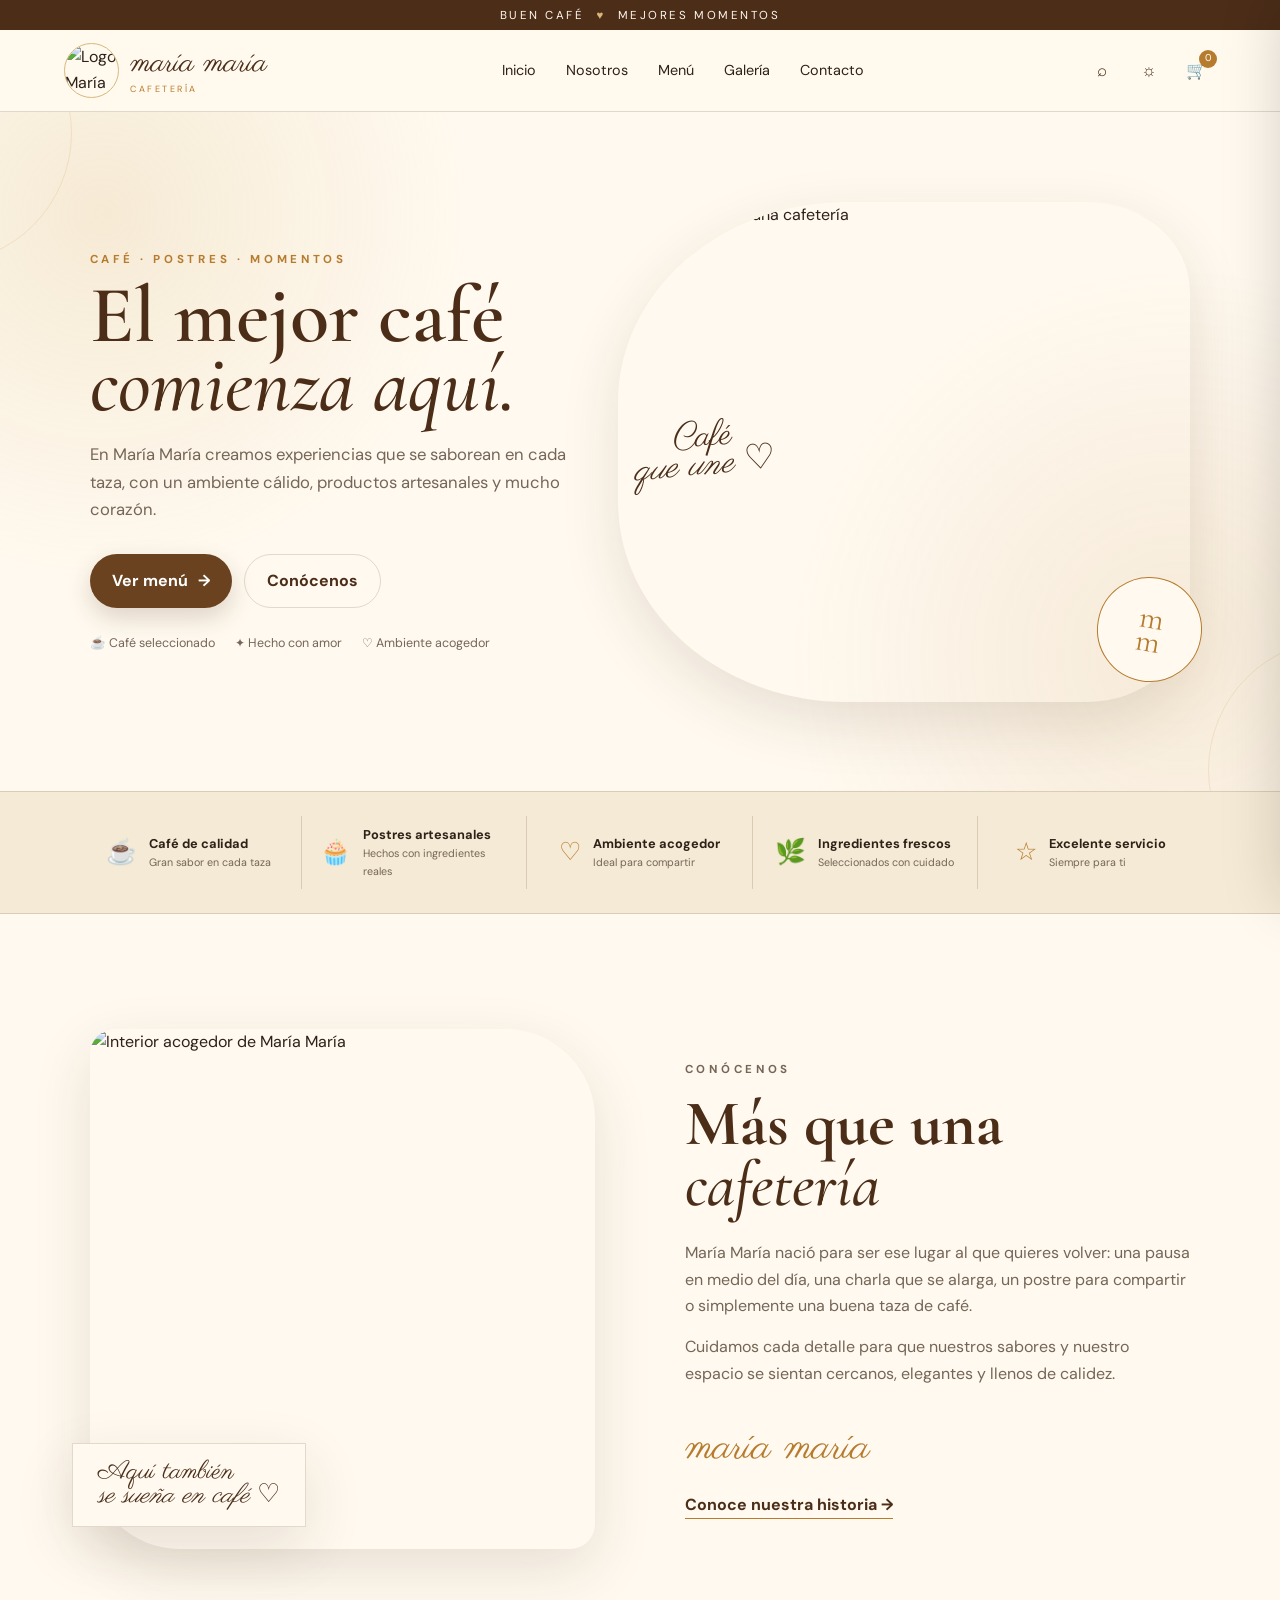
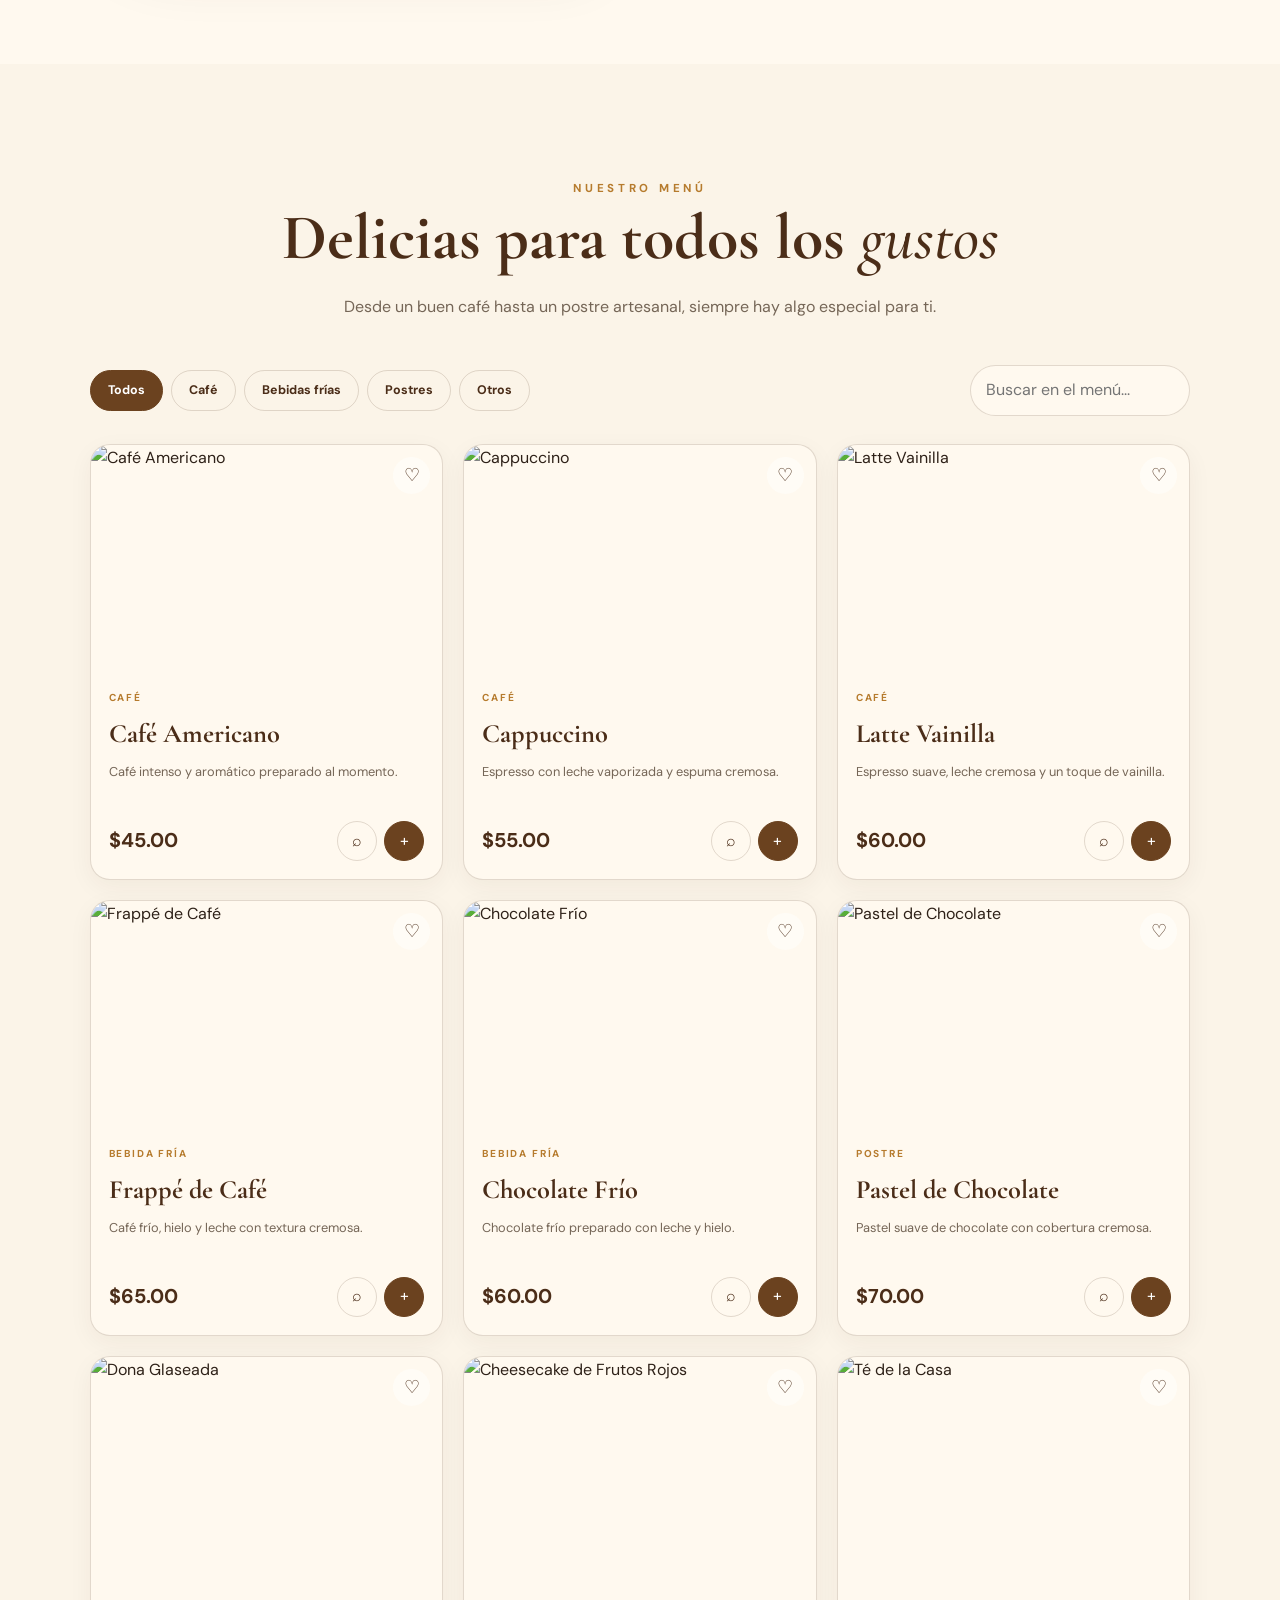
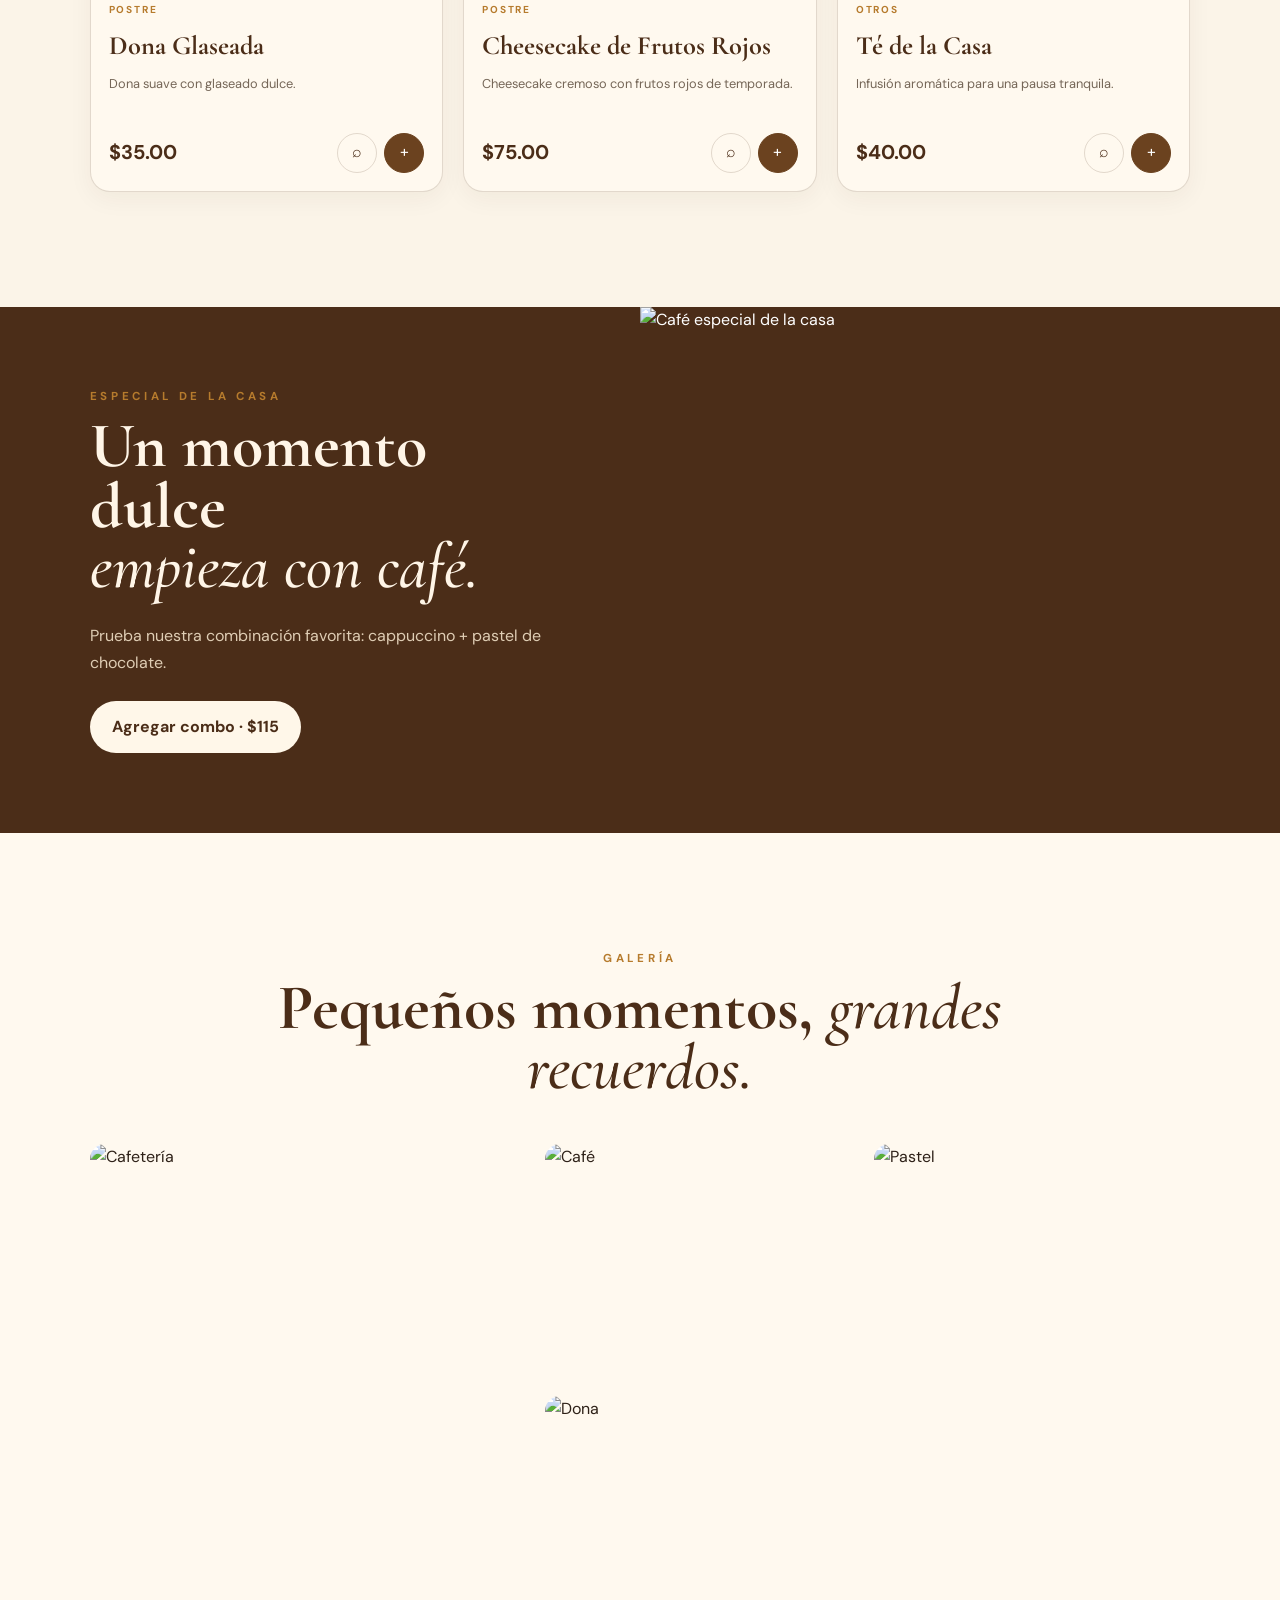
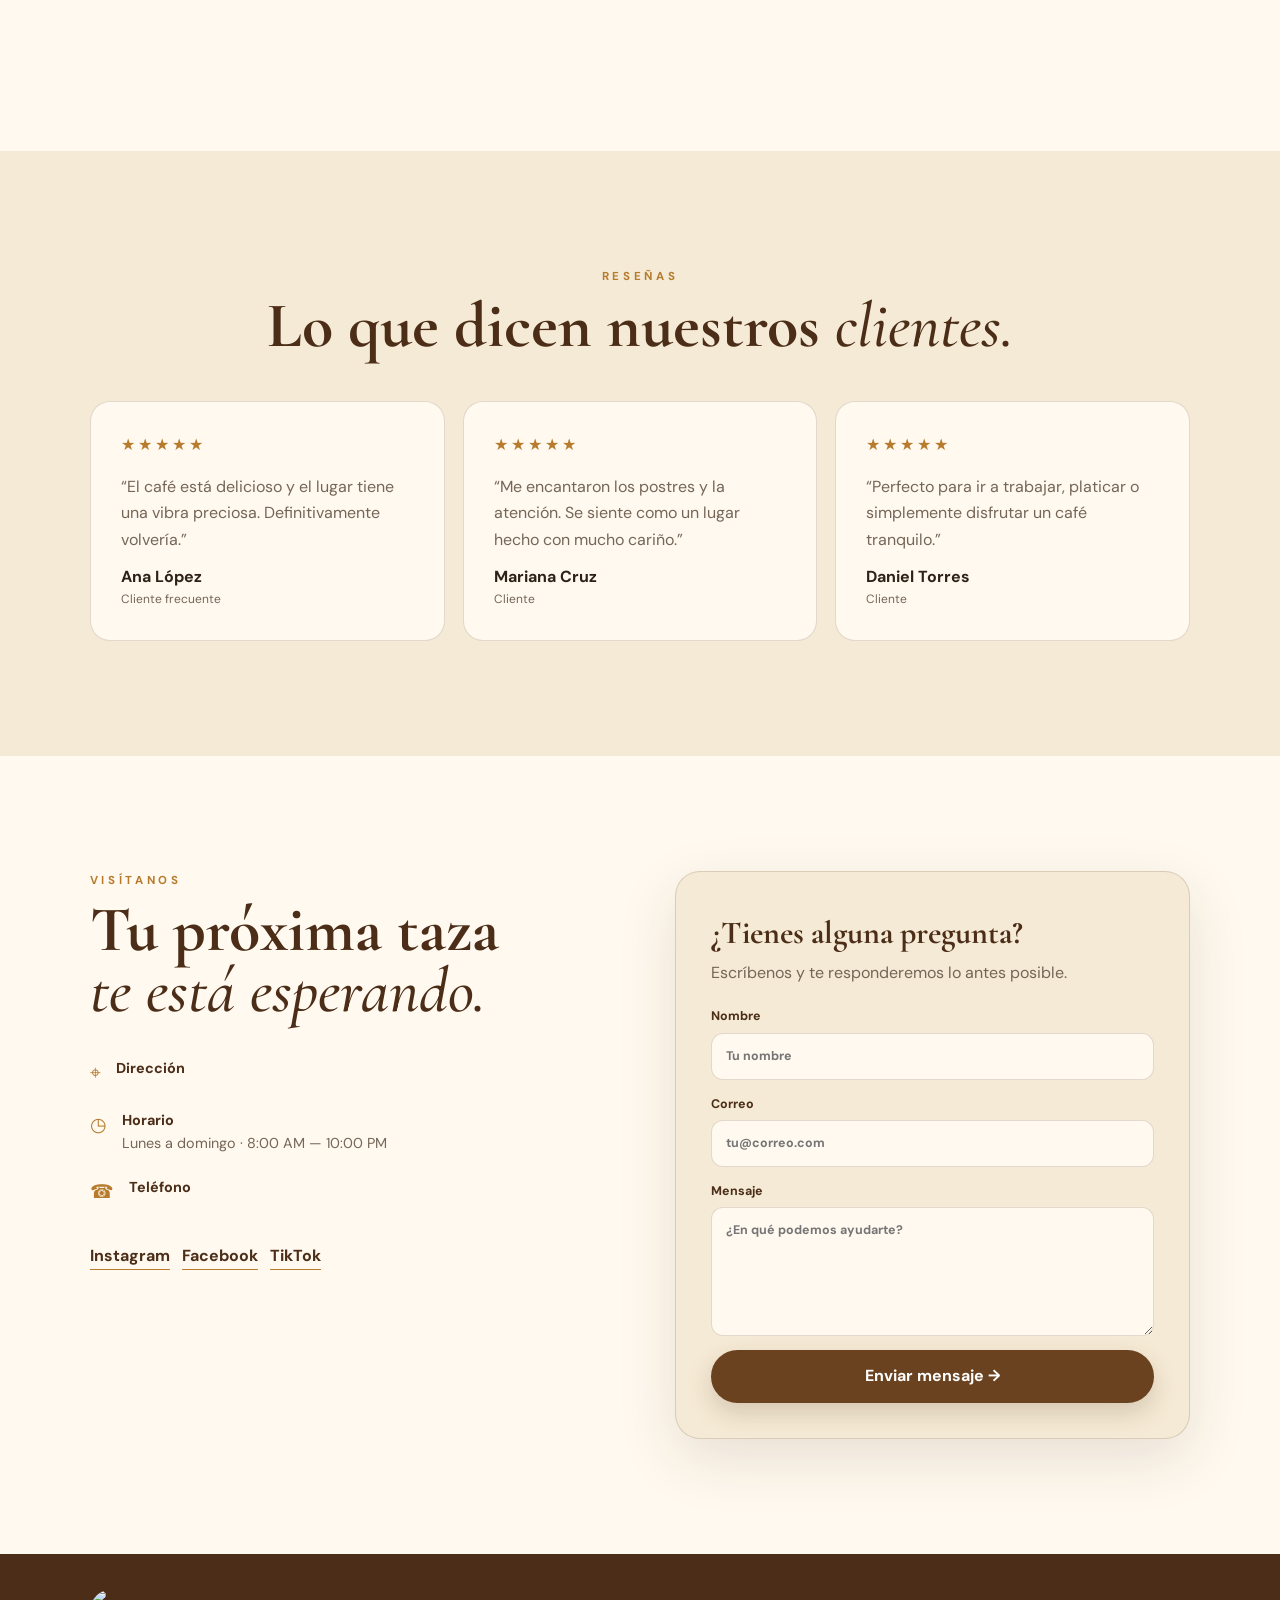
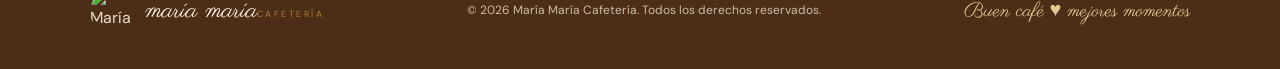
==== commit fb03f099: "Add files via upload" ====
--- a/index.html
+++ b/index.html
@@ -40,7 +40,7 @@
 
   <header class="site-header" id="siteHeader">
     <a class="brand" href="#inicio" aria-label="María María inicio">
-      <img src="/logo.jpg" alt="Logo María María Cafetería">
+      <img src="assets/logo.jpg" alt="Logo María María Cafetería">
       <span>
         <strong>maría maría</strong>
         <small>CAFETERÍA</small>
@@ -101,77 +101,6 @@
       <article><span>🌿</span><div><b>Ingredientes frescos</b><small>Seleccionados con cuidado</small></div></article>
       <article><span>☆</span><div><b>Excelente servicio</b><small>Siempre para ti</small></div></article>
     </section>
-    <!-- =========================================================
-     SECCIÓN EVENTOS — MARÍA MARÍA
-     No modifica el resto de la página.
-========================================================= -->
-
-<section class="events-section" id="eventos">
-  <div class="events-content">
-
-    <div class="events-text">
-      <p class="eyebrow">MARÍA MARÍA PARA TUS MOMENTOS ESPECIALES</p>
-
-      <h2>
-        ¿Tienes un <em>evento?</em>
-      </h2>
-
-      <p>
-        Llevamos el sabor y la esencia de María María a tus momentos
-        más importantes. Atendemos eventos sociales, celebraciones,
-        reuniones y eventos corporativos.
-      </p>
-
-      <div class="events-list">
-        <div>
-          <span>♡</span>
-          <p>
-            <strong>Eventos sociales</strong>
-            <small>Celebraciones, cumpleaños y reuniones.</small>
-          </p>
-        </div>
-
-        <div>
-          <span>☕</span>
-          <p>
-            <strong>Coffee breaks</strong>
-            <small>Café y alimentos para reuniones y empresas.</small>
-          </p>
-        </div>
-
-        <div>
-          <span>✦</span>
-          <p>
-            <strong>Eventos corporativos</strong>
-            <small>Una experiencia especial para tu equipo.</small>
-          </p>
-        </div>
-      </div>
-
-      <button class="events-whatsapp-btn" id="eventWhatsappBtn">
-        Cotiza tu evento por WhatsApp
-        <span>→</span>
-      </button>
-
-      <p class="events-note">
-        Cuéntanos qué tienes en mente y te ayudaremos a crear una propuesta.
-      </p>
-    </div>
-
-    <div class="events-image">
-      <img
-        src="https://images.unsplash.com/photo-1519671482749-fd09be7ccebf?auto=format&fit=crop&w=1200&q=85"
-        alt="Evento y celebración">
-      
-      <div class="events-badge">
-        <span>maría maría</span>
-        <strong>Eventos</strong>
-        <small>Momentos que se disfrutan</small>
-      </div>
-    </div>
-
-  </div>
-</section>
 
     <section class="section about" id="nosotros">
       <div class="section-image reveal">
@@ -255,19 +184,11 @@
         <h2>Tu próxima taza<br><em>te está esperando.</em></h2>
         <div class="contact-list">
           <div><span>⌖</span><p><b>Dirección</b><br><span id="addressText">Av. Principal #123, Playa del Carmen, Quintana Roo</span></p></div>
-          <a
-  class="maps-button"
-  href="https://www.google.com/maps/search/?api=1&query=Av.+10+Norte+123+Playa+del+Carmen+Quintana+Roo"
-  target="_blank"
-  rel="noopener noreferrer"
->
-  📍 Cómo llegar con Google Maps
-</a>
           <div><span>◷</span><p><b>Horario</b><br>Lunes a domingo · 8:00 AM — 10:00 PM</p></div>
           <div><span>☎</span><p><b>Teléfono</b><br><span id="phoneText">+52 999 000 0000</span></p></div>
         </div>
         <div class="socials">
-          <a id="instagramLink" href="https://www.instagram.com/maria_maria_cafe?exln=M2ljc280eDdqbGto" target="_blank" rel="noopener">Instagram</a>
+          <a href="https://instagram.com/" target="_blank" rel="noopener">Instagram</a>
           <a href="https://facebook.com/" target="_blank" rel="noopener">Facebook</a>
           <a href="https://tiktok.com/" target="_blank" rel="noopener">TikTok</a>
         </div>
@@ -278,7 +199,7 @@
         <p>Escríbenos y te responderemos lo antes posible.</p>
         <form id="contactForm">
           <label>Nombre<input id="contactName" required type="text" placeholder="Tu nombre"></label>
-          <label>Correo<input id="contactEmail" required type="email" placeholder="cafemariamaria20@gmail.com"></label>
+          <label>Correo<input id="contactEmail" required type="email" placeholder="tu@correo.com"></label>
           <label>Mensaje<textarea id="contactMessage" required rows="5" placeholder="¿En qué podemos ayudarte?"></textarea></label>
           <button class="btn btn-primary" type="submit">Enviar mensaje →</button>
         </form>
@@ -288,7 +209,7 @@
 
   <footer class="footer">
     <div class="footer-brand">
-      <img src="a/logo.jpg" alt="María María">
+      <img src="assets/logo.jpg" alt="María María">
       <div><strong>maría maría</strong><small>CAFETERÍA</small></div>
     </div>
     <p>© <span id="year"></span> María María Cafetería. Todos los derechos reservados.</p>
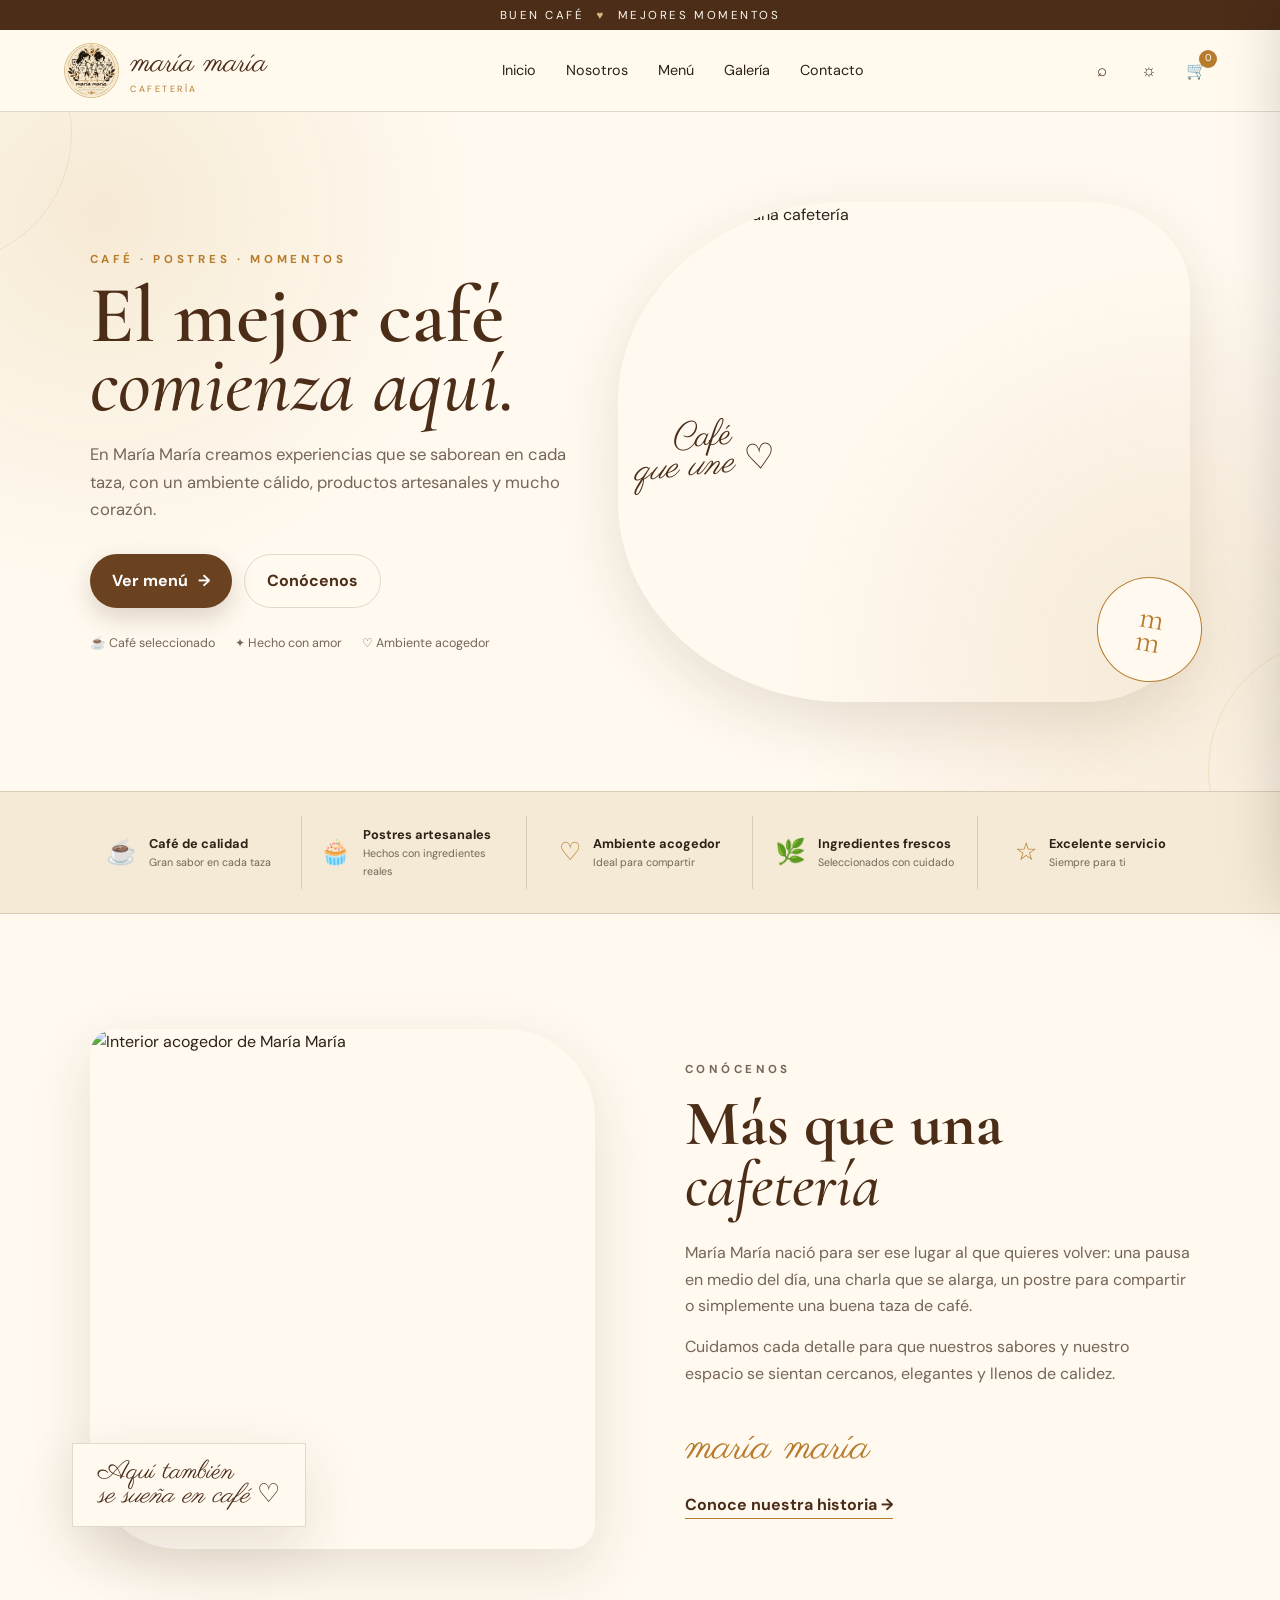
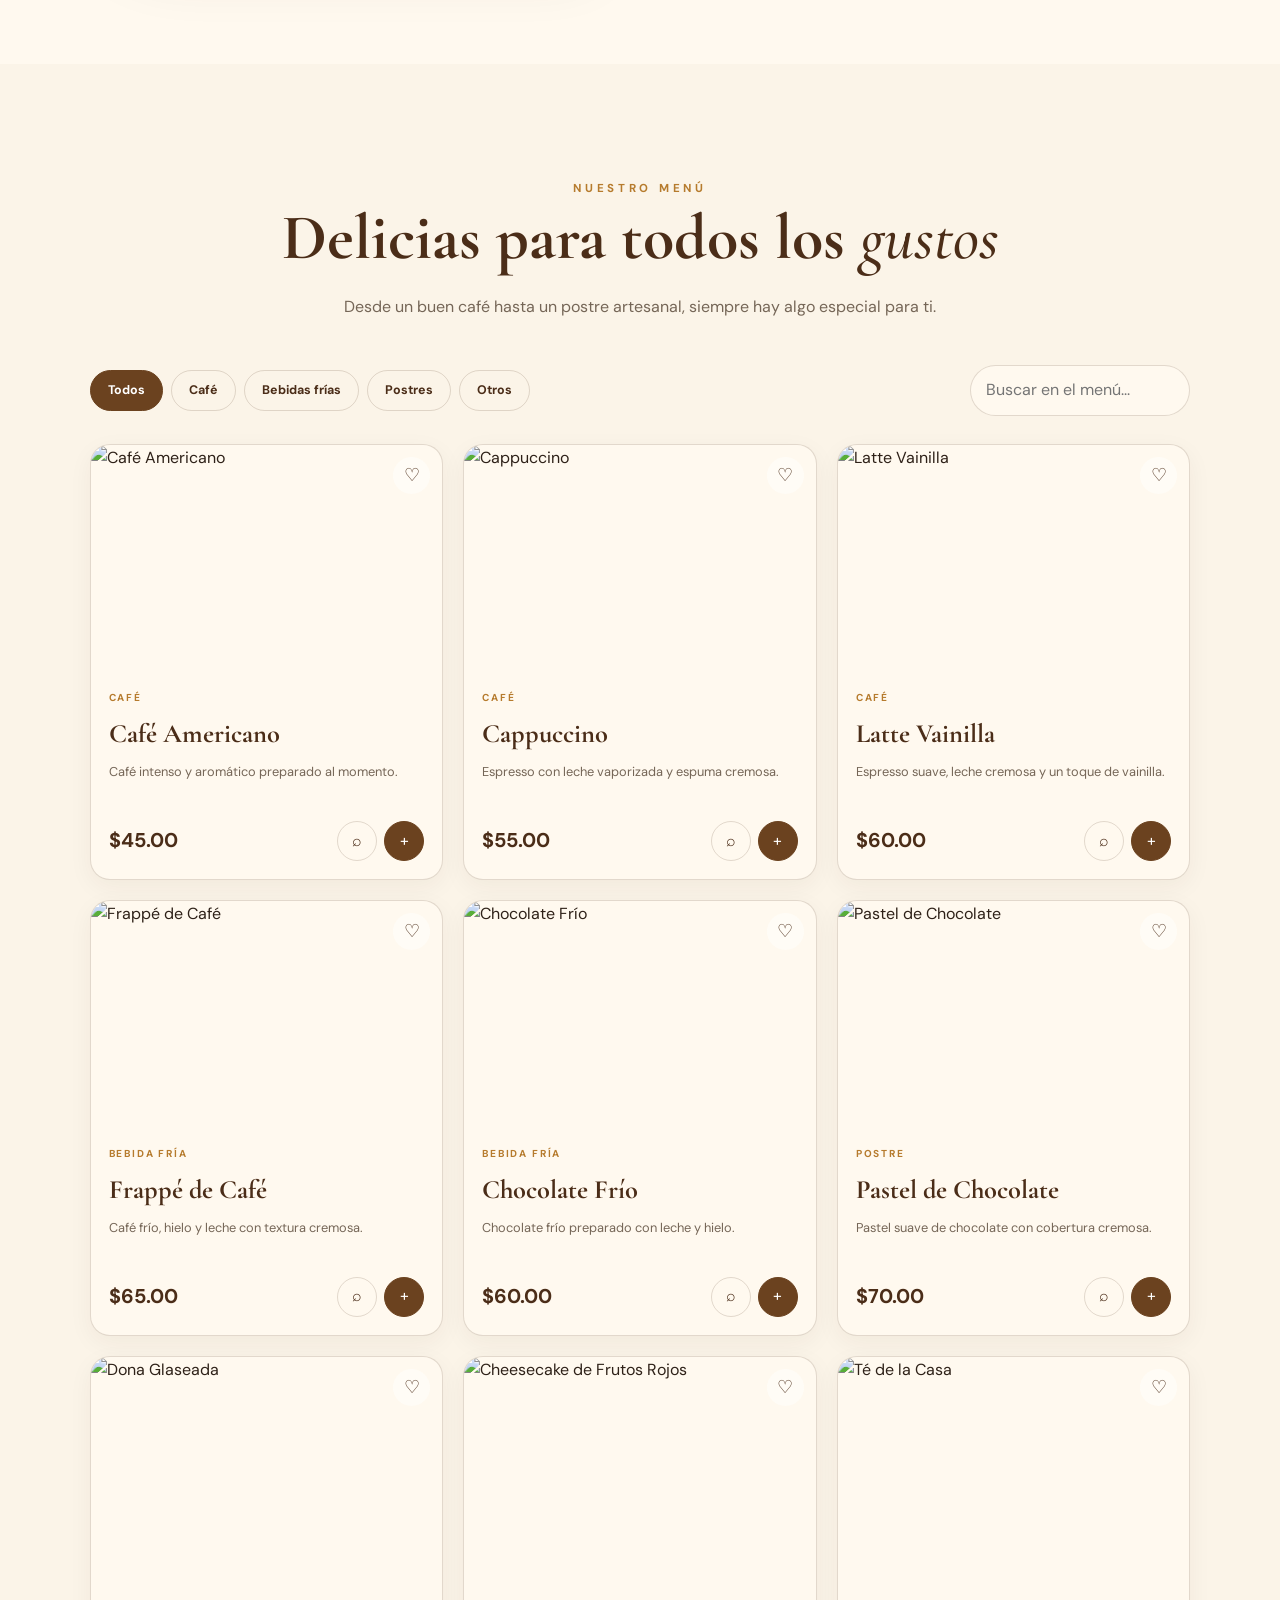
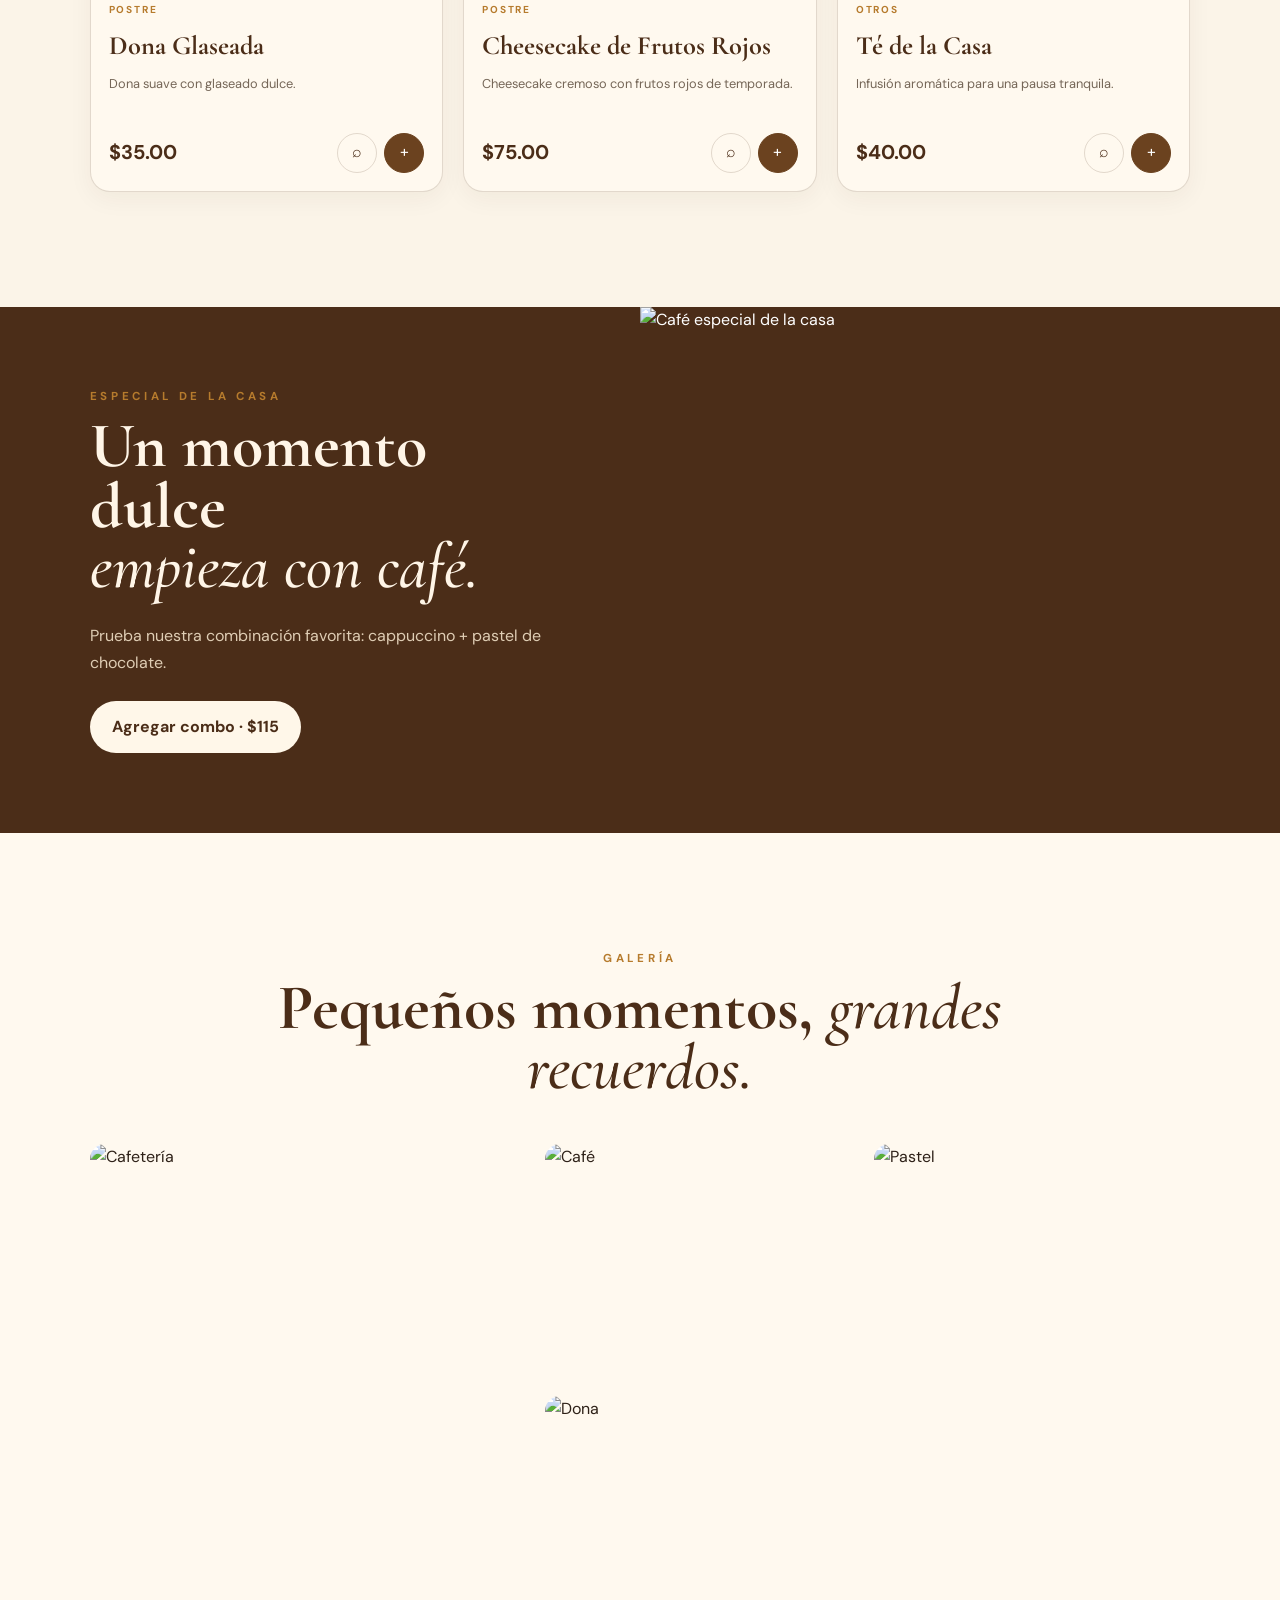
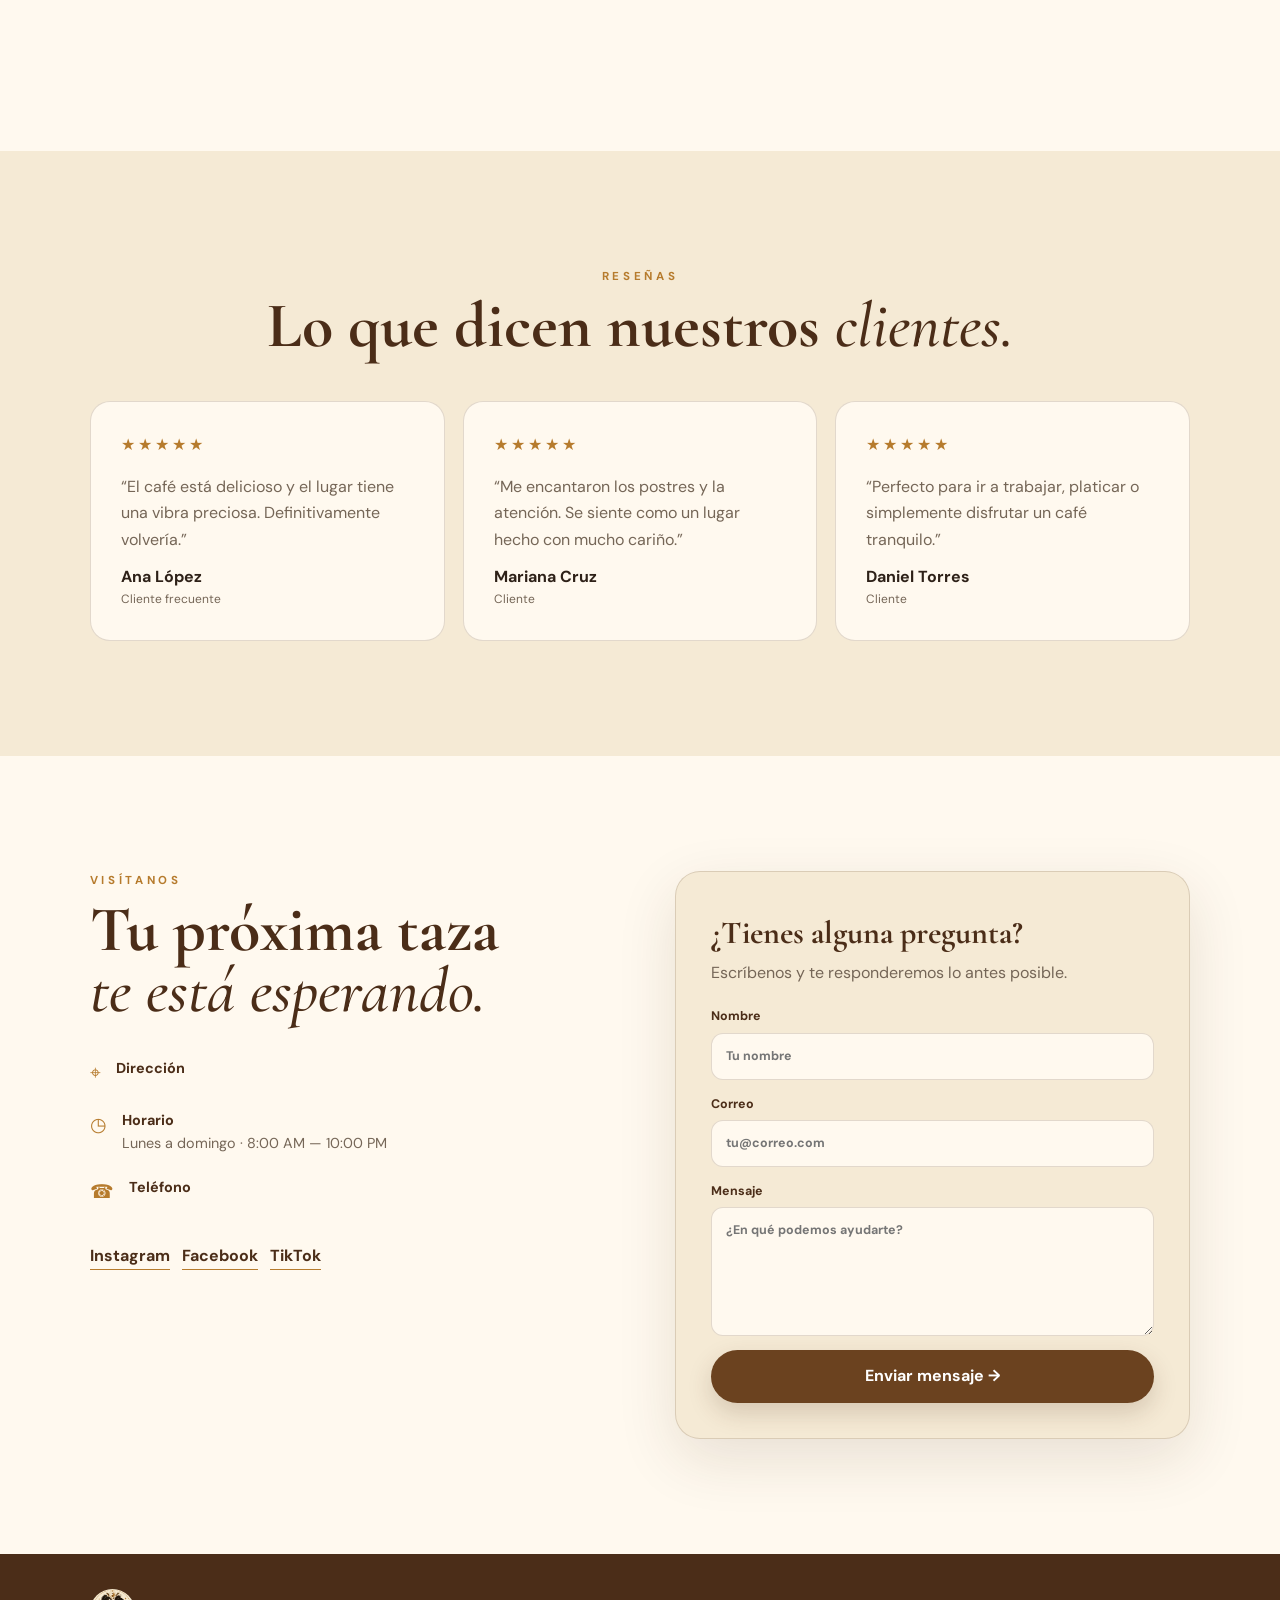
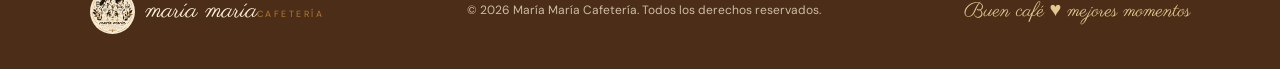
==== commit 903e1757: "Update logo image source in index.html" ====
--- a/index.html
+++ b/index.html
@@ -40,7 +40,7 @@
 
   <header class="site-header" id="siteHeader">
     <a class="brand" href="#inicio" aria-label="María María inicio">
-      <img src="assets/logo.jpg" alt="Logo María María Cafetería">
+      <img src="logo.jpg" alt="Logo María María Cafetería">
       <span>
         <strong>maría maría</strong>
         <small>CAFETERÍA</small>
@@ -209,7 +209,7 @@
 
   <footer class="footer">
     <div class="footer-brand">
-      <img src="assets/logo.jpg" alt="María María">
+     <img src="logo.jpg" alt="Logo María María Cafetería">
       <div><strong>maría maría</strong><small>CAFETERÍA</small></div>
     </div>
     <p>© <span id="year"></span> María María Cafetería. Todos los derechos reservados.</p>
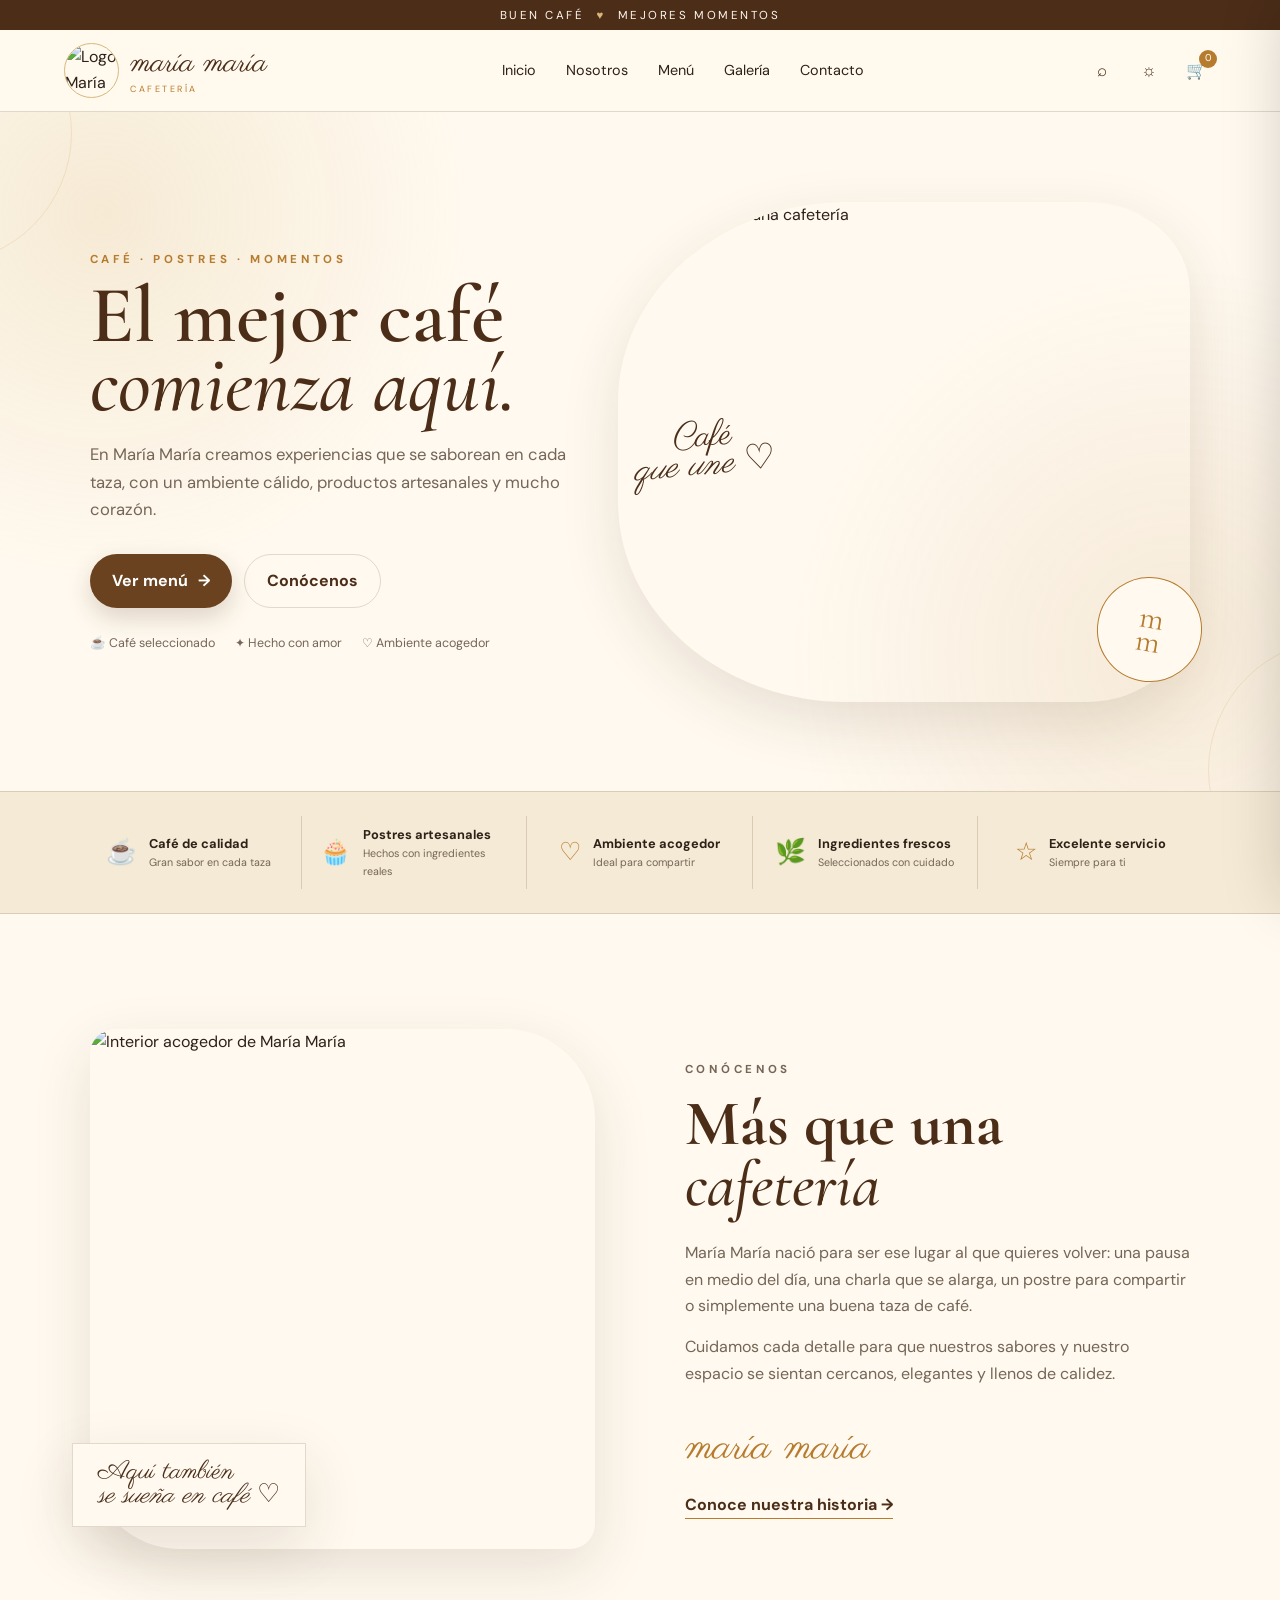
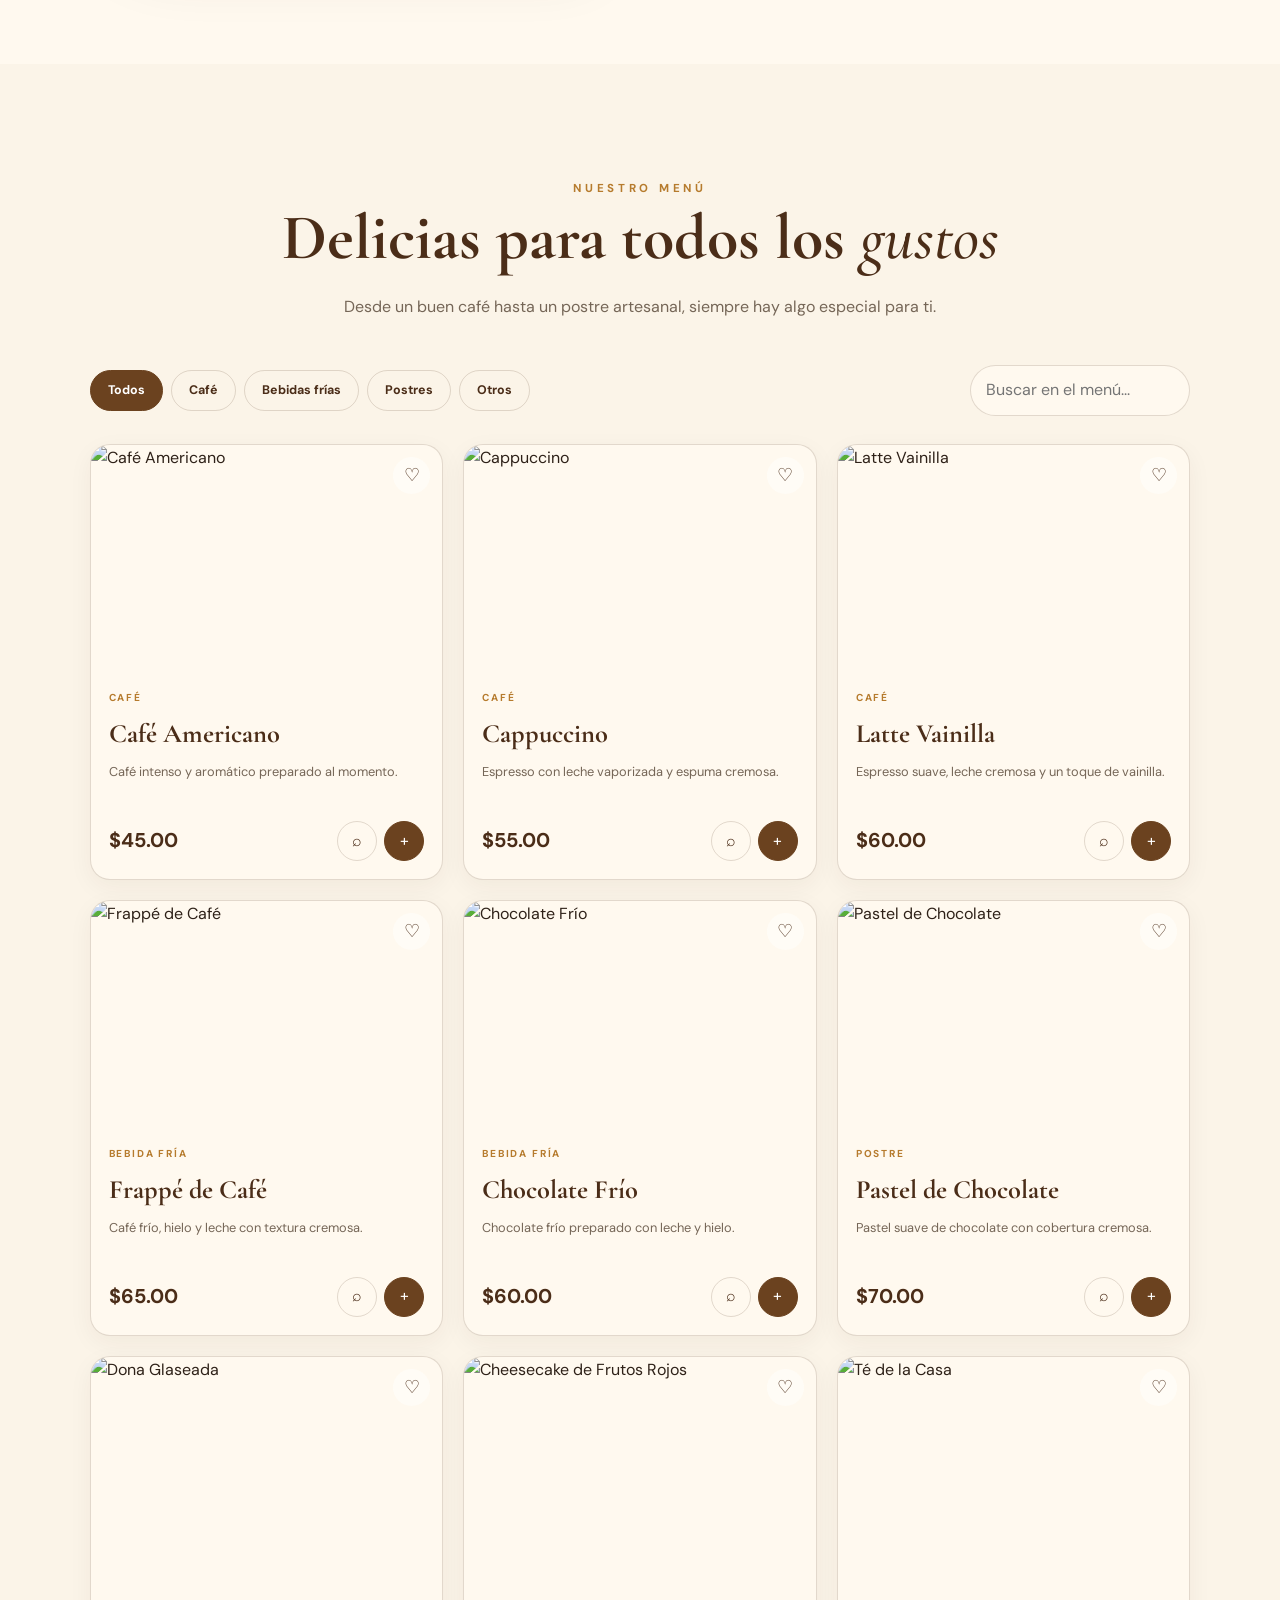
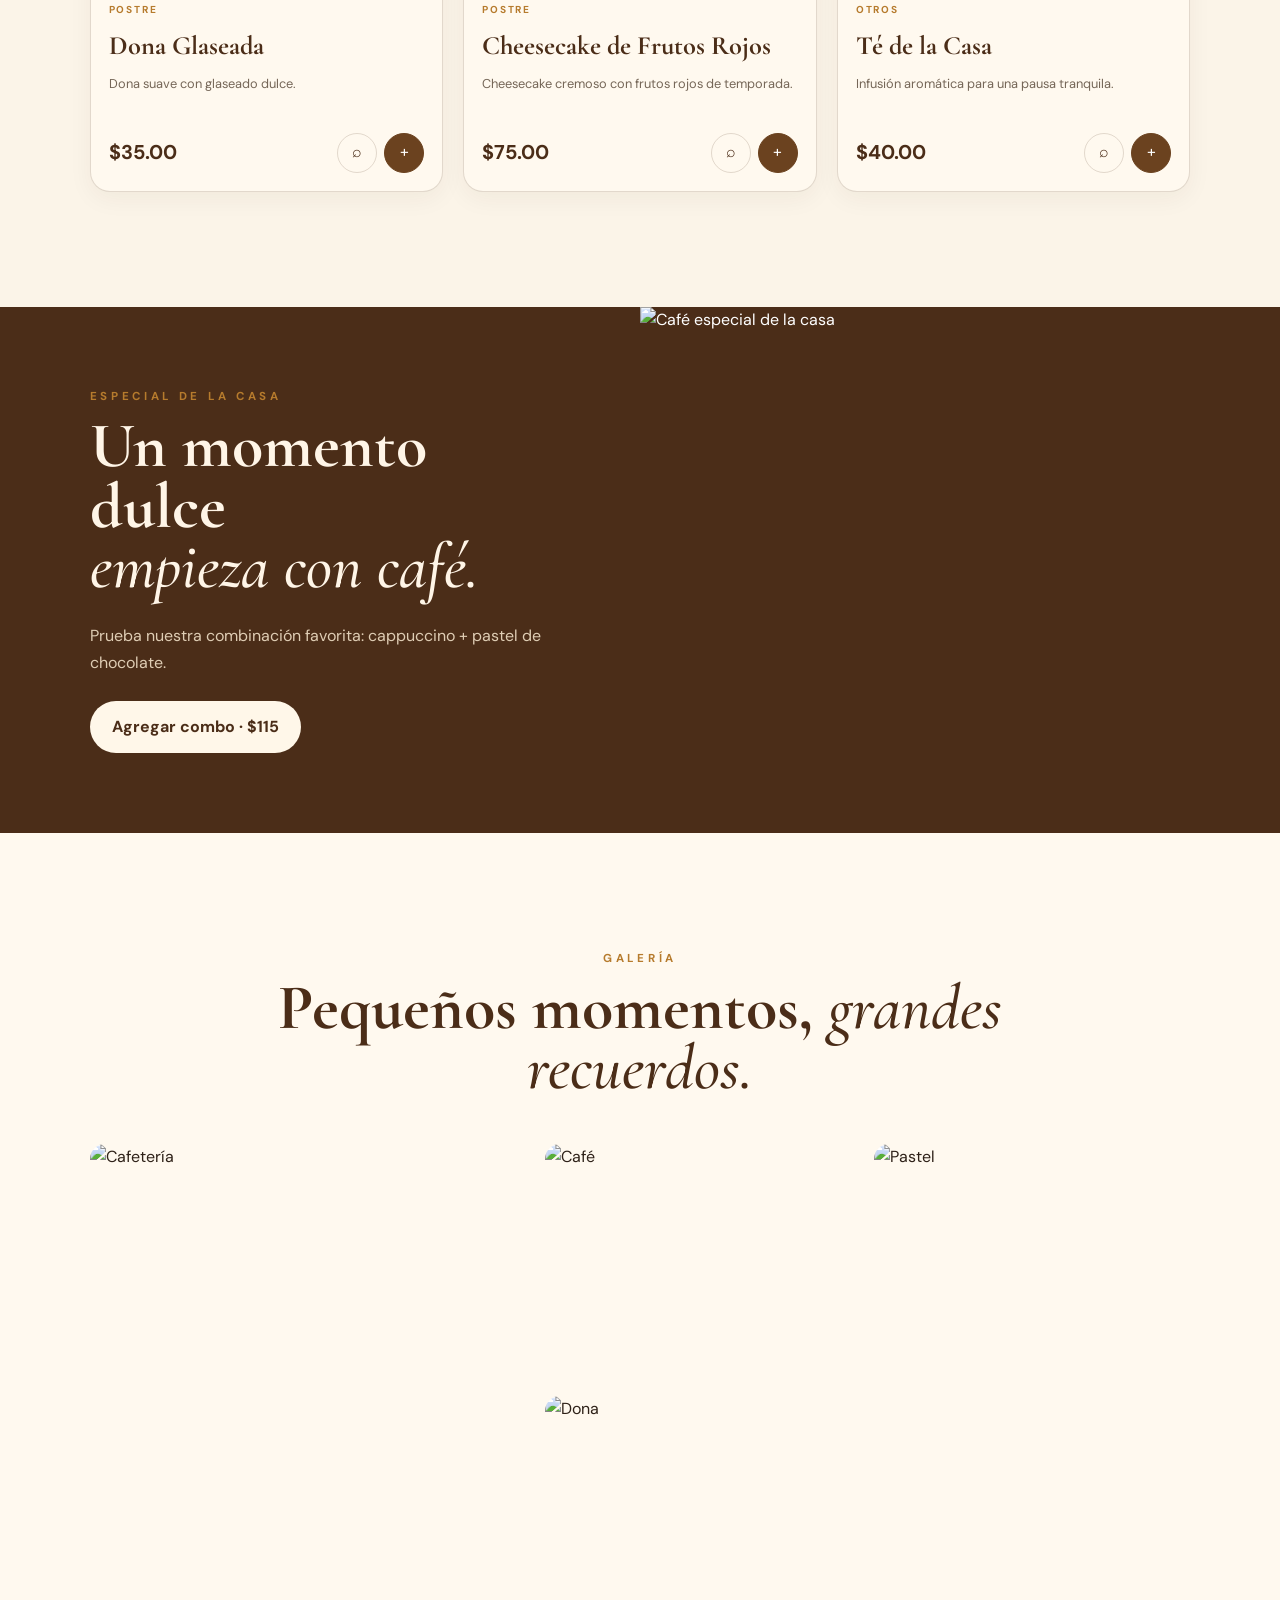
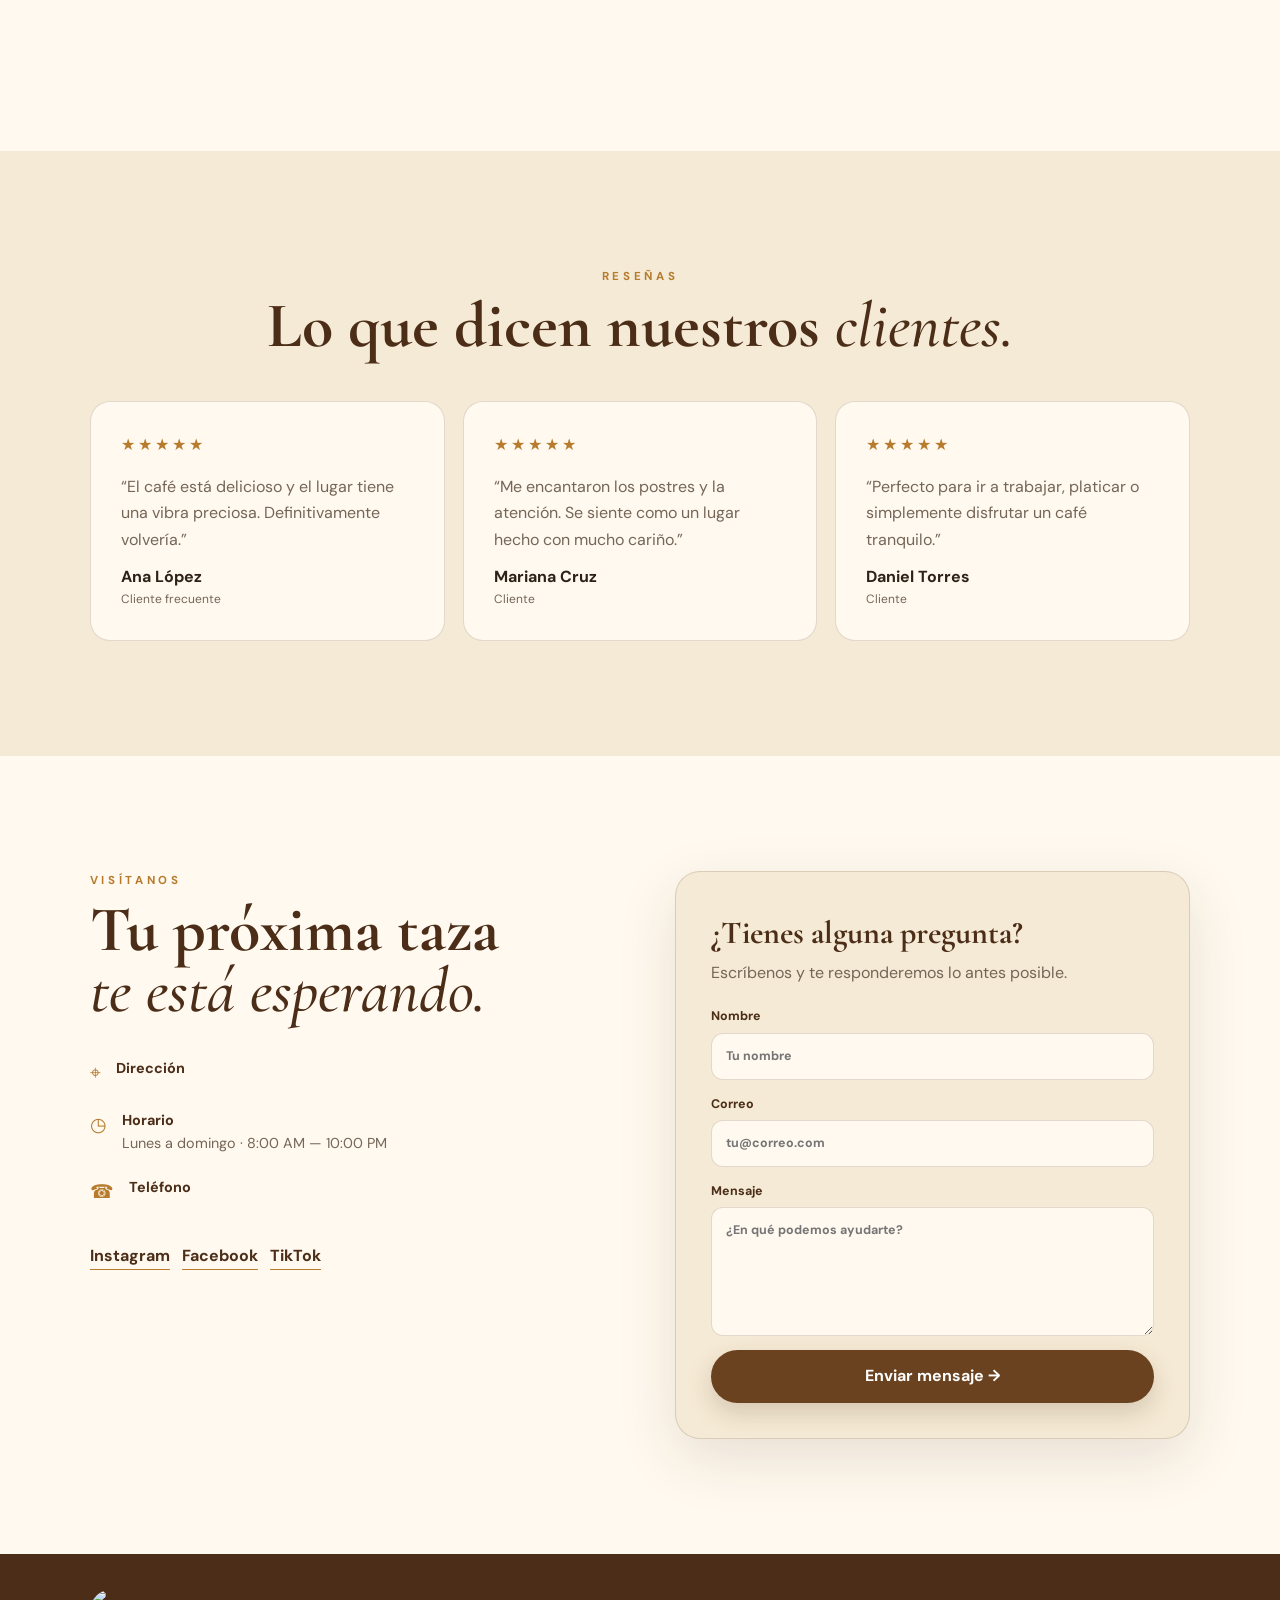
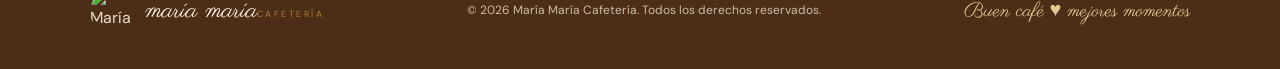
==== commit a8e4f085: "Add files via upload" ====
--- a/index.html
+++ b/index.html
@@ -40,7 +40,7 @@
 
   <header class="site-header" id="siteHeader">
     <a class="brand" href="#inicio" aria-label="María María inicio">
-      <img src="logo.jpg" alt="Logo María María Cafetería">
+      <img src="assets/logo.jpg" alt="Logo María María Cafetería">
       <span>
         <strong>maría maría</strong>
         <small>CAFETERÍA</small>
@@ -209,7 +209,7 @@
 
   <footer class="footer">
     <div class="footer-brand">
-     <img src="logo.jpg" alt="Logo María María Cafetería">
+      <img src="assets/logo.jpg" alt="María María">
       <div><strong>maría maría</strong><small>CAFETERÍA</small></div>
     </div>
     <p>© <span id="year"></span> María María Cafetería. Todos los derechos reservados.</p>
--- a/styles.css
+++ b/styles.css
@@ -302,229 +302,4 @@
   .gallery { grid-template-columns:1fr 1fr; grid-template-rows:200px 200px; }
   .gallery img:first-child { grid-row:auto; }
   .footer { flex-direction:column; text-align:center; }
-
-}
-/* =========================================================
-   EVENTOS — MARÍA MARÍA
-   ========================================================= */
-
-.events-section {
-  position: relative;
-  overflow: hidden;
-  padding: 100px clamp(20px, 7vw, 110px);
-  background:
-    radial-gradient(
-      circle at 85% 20%,
-      rgba(182, 123, 45, .12),
-      transparent 30%
-    ),
-    var(--cream);
-}
-
-.events-content {
-  max-width: 1250px;
-  margin: 0 auto;
-  display: grid;
-  grid-template-columns: 1fr 1fr;
-  gap: 70px;
-  align-items: center;
-}
-
-.events-text {
-  max-width: 600px;
-}
-
-.events-text h2 {
-  font-size: clamp(3rem, 5vw, 5rem);
-  margin: 10px 0 22px;
-  color: var(--brown);
-}
-
-.events-text > p:not(.eyebrow):not(.events-note) {
-  color: var(--muted);
-  font-size: 1rem;
-  margin-bottom: 30px;
-}
-
-.events-list {
-  display: grid;
-  gap: 16px;
-  margin-bottom: 30px;
-}
-
-.events-list > div {
-  display: flex;
-  align-items: center;
-  gap: 15px;
-}
-
-.events-list > div > span {
-  width: 45px;
-  height: 45px;
-  flex-shrink: 0;
-  display: grid;
-  place-items: center;
-  border-radius: 50%;
-  background: var(--cream-2);
-  color: var(--gold);
-  border: 1px solid var(--line);
-  font-size: 1.15rem;
-}
-
-.events-list strong,
-.events-list small {
-  display: block;
-}
-
-.events-list strong {
-  color: var(--brown);
-  font-size: .9rem;
-}
-
-.events-list small {
-  color: var(--muted);
-  font-size: .76rem;
-  margin-top: 2px;
-}
-
-.events-whatsapp-btn {
-  border: 0;
-  border-radius: 999px;
-  background: #6b421f;
-  color: white;
-  padding: 15px 24px;
-  min-height: 52px;
-  display: inline-flex;
-  align-items: center;
-  justify-content: center;
-  gap: 12px;
-  font-weight: 700;
-  box-shadow: 0 12px 30px rgba(75, 45, 24, .2);
-  transition: .25s ease;
-}
-
-.events-whatsapp-btn:hover {
-  transform: translateY(-3px);
-  box-shadow: 0 16px 35px rgba(75, 45, 24, .25);
-  background: var(--brown);
-}
-
-.events-whatsapp-btn span {
-  font-size: 1.2rem;
-}
-
-.events-note {
-  color: var(--muted);
-  font-size: .72rem;
-  margin-top: 12px;
-}
-
-.events-image {
-  position: relative;
-  min-height: 480px;
-}
-
-.events-image > img {
-  width: 100%;
-  height: 480px;
-  object-fit: cover;
-  border-radius: 35px 35px 35px 110px;
-  box-shadow: var(--shadow);
-}
-
-.events-badge {
-  position: absolute;
-  left: -25px;
-  bottom: 25px;
-  background: var(--cream-2);
-  border: 1px solid var(--line);
-  padding: 22px 27px;
-  box-shadow: var(--shadow);
-  text-align: center;
-  transform: rotate(-3deg);
-}
-
-.events-badge span,
-.events-badge strong,
-.events-badge small {
-  display: block;
-}
-
-.events-badge span {
-  font-family: "Parisienne", cursive;
-  color: var(--gold);
-  font-size: 1.7rem;
-}
-
-.events-badge strong {
-  font-family: "Cormorant Garamond", serif;
-  color: var(--brown);
-  font-size: 2rem;
-  line-height: 1;
-}
-
-.events-badge small {
-  color: var(--muted);
-  font-size: .65rem;
-  margin-top: 5px;
-}
-
-/* Modo oscuro */
-.dark .events-whatsapp-btn {
-  background: var(--gold);
-  color: #2e2118;
-}
-
-/* Celular */
-@media (max-width: 700px) {
-
-  .events-section {
-    padding: 75px 20px;
-  }
-
-  .events-content {
-    grid-template-columns: 1fr;
-    gap: 45px;
-  }
-
-  .events-image {
-    min-height: 330px;
-  }
-
-  .events-image > img {
-    height: 330px;
-    border-radius: 25px 25px 25px 70px;
-  }
-
-  .events-badge {
-    left: 10px;
-    bottom: 15px;
-  }
-
-  .events-whatsapp-btn {
-    width: 100%;
-  }
-}
-/* BOTÓN GOOGLE MAPS - MARÍA MARÍA */
-.maps-button {
-  display: inline-flex;
-  align-items: center;
-  justify-content: center;
-  gap: 8px;
-  margin-top: 15px;
-  padding: 12px 20px;
-  background: var(--brown, #5a3825);
-  color: white;
-  text-decoration: none;
-  border-radius: 30px;
-  font-weight: 600;
-  transition: all 0.3s ease;
-  box-shadow: 0 5px 15px rgba(0, 0, 0, 0.12);
-}
-
-.maps-button:hover {
-  transform: translateY(-2px);
-  background: var(--gold, #b58a4a);
-  color: white;
-  box-shadow: 0 8px 20px rgba(0, 0, 0, 0.18);
-}
+}
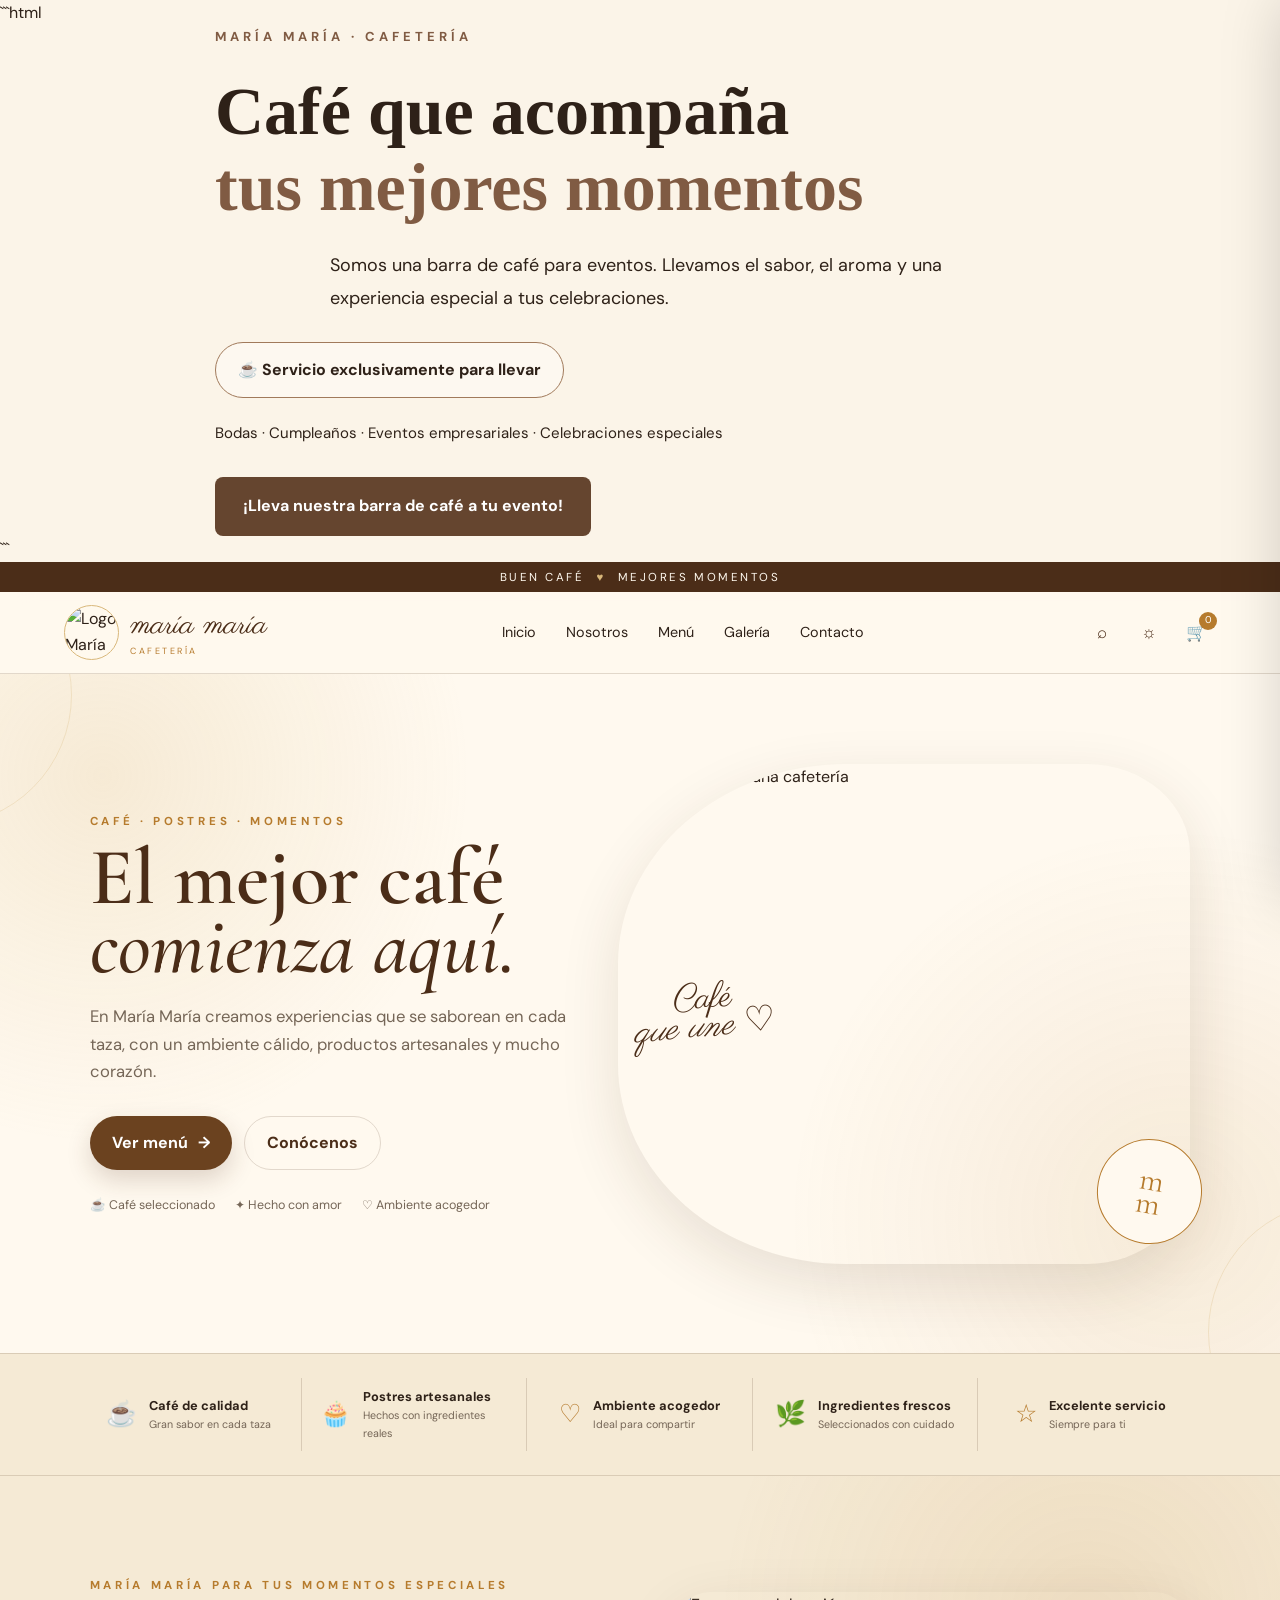
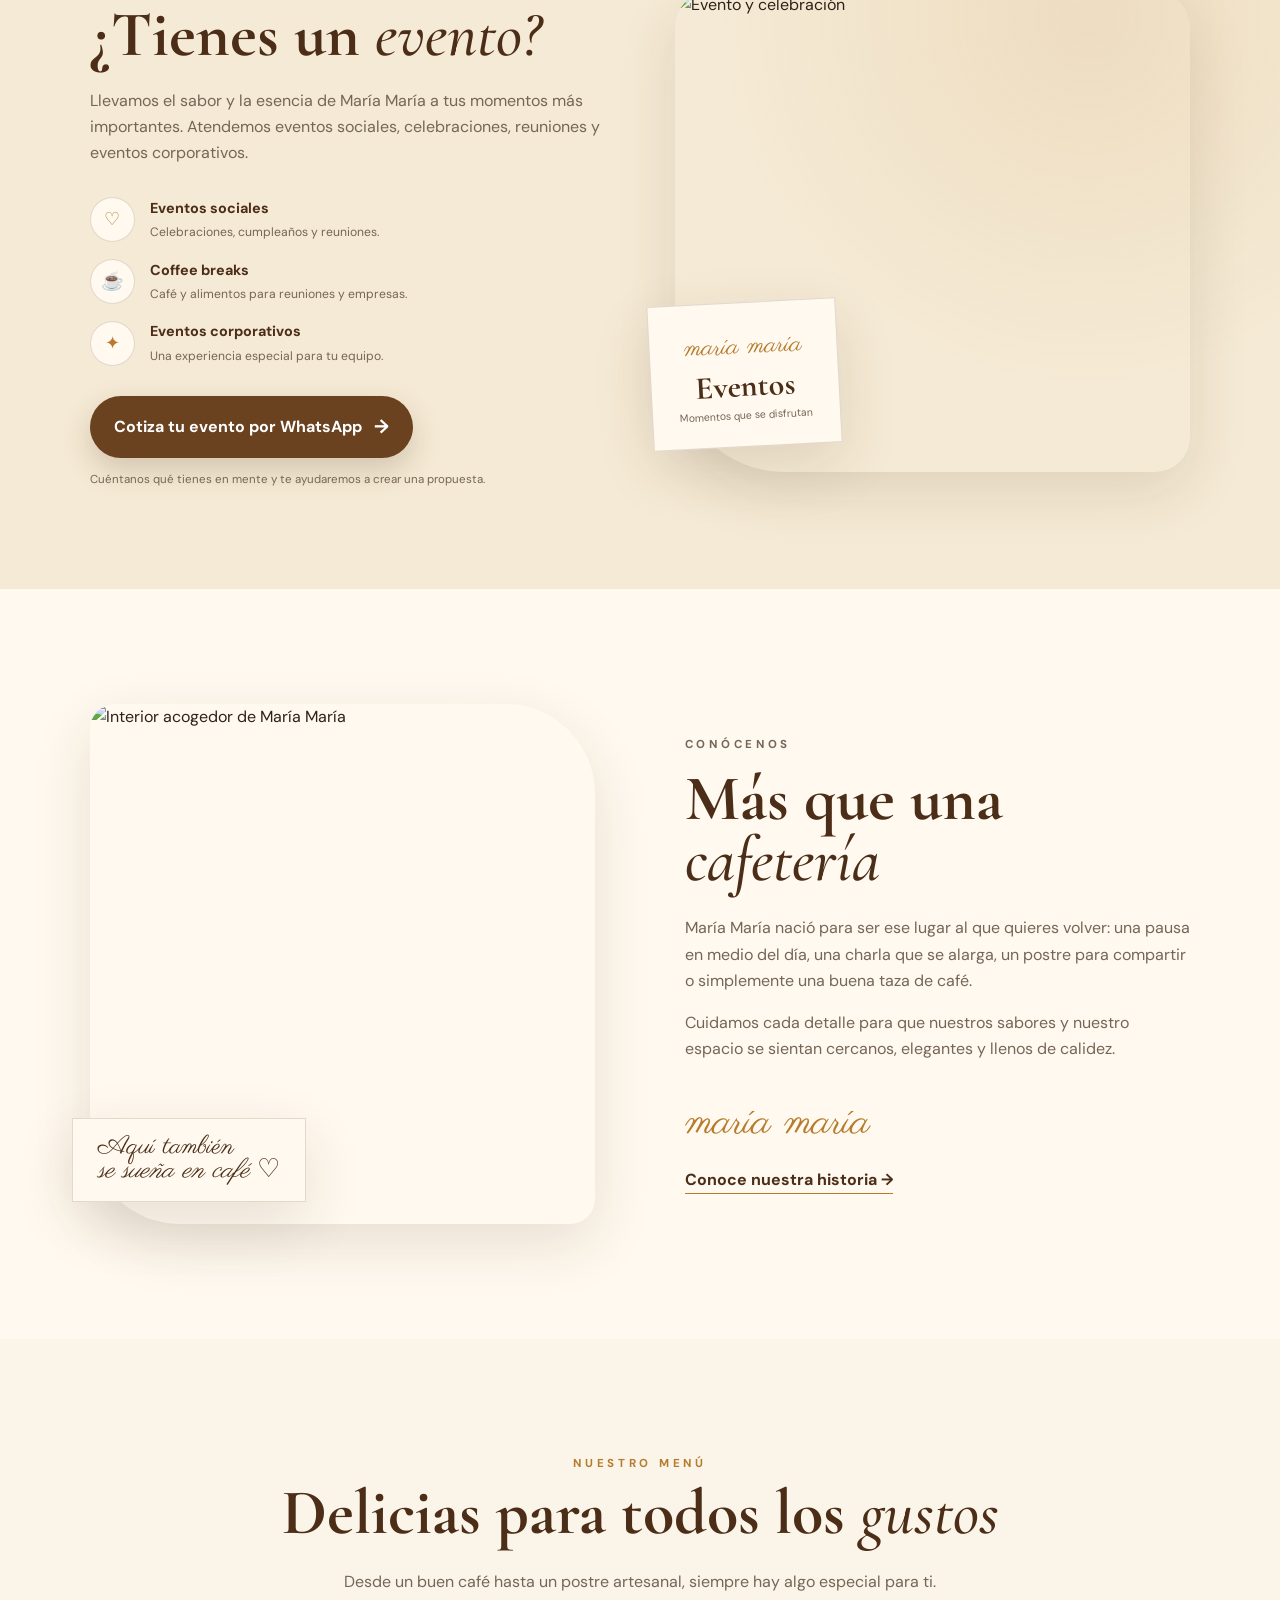
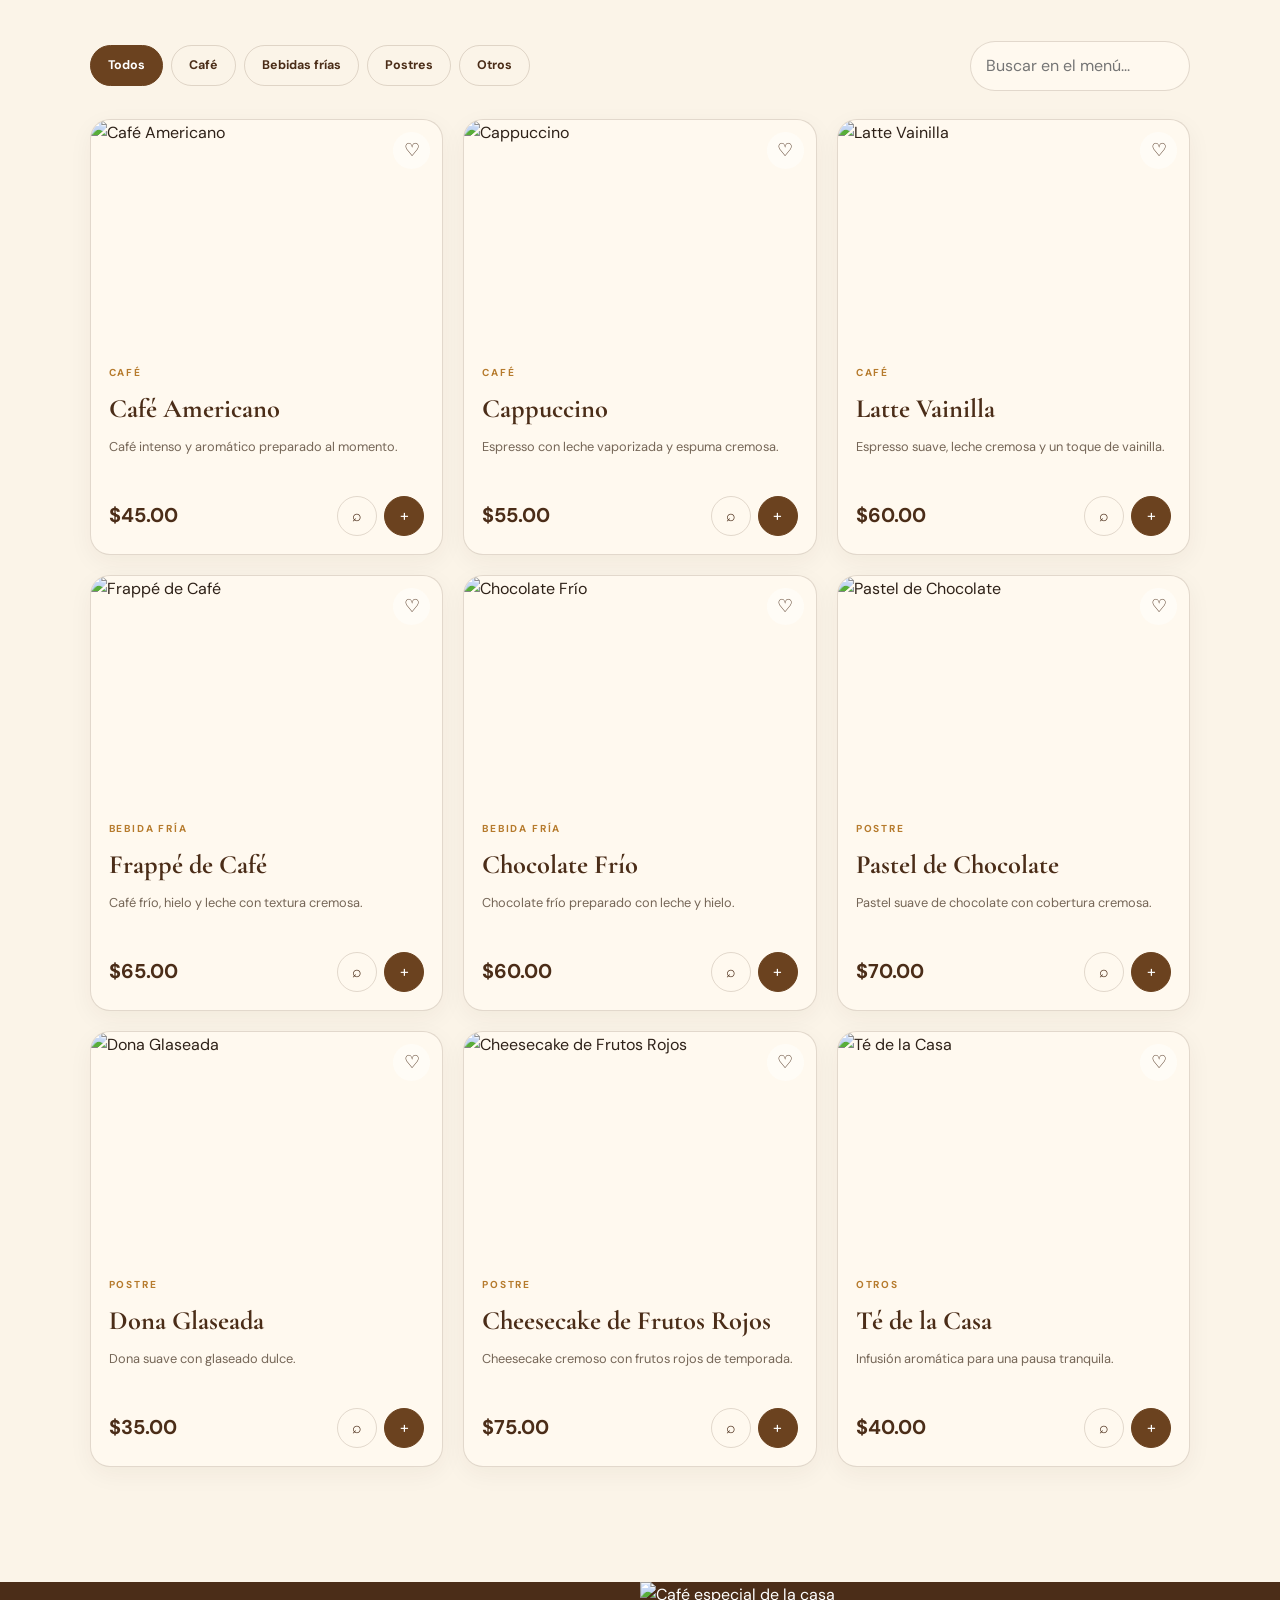
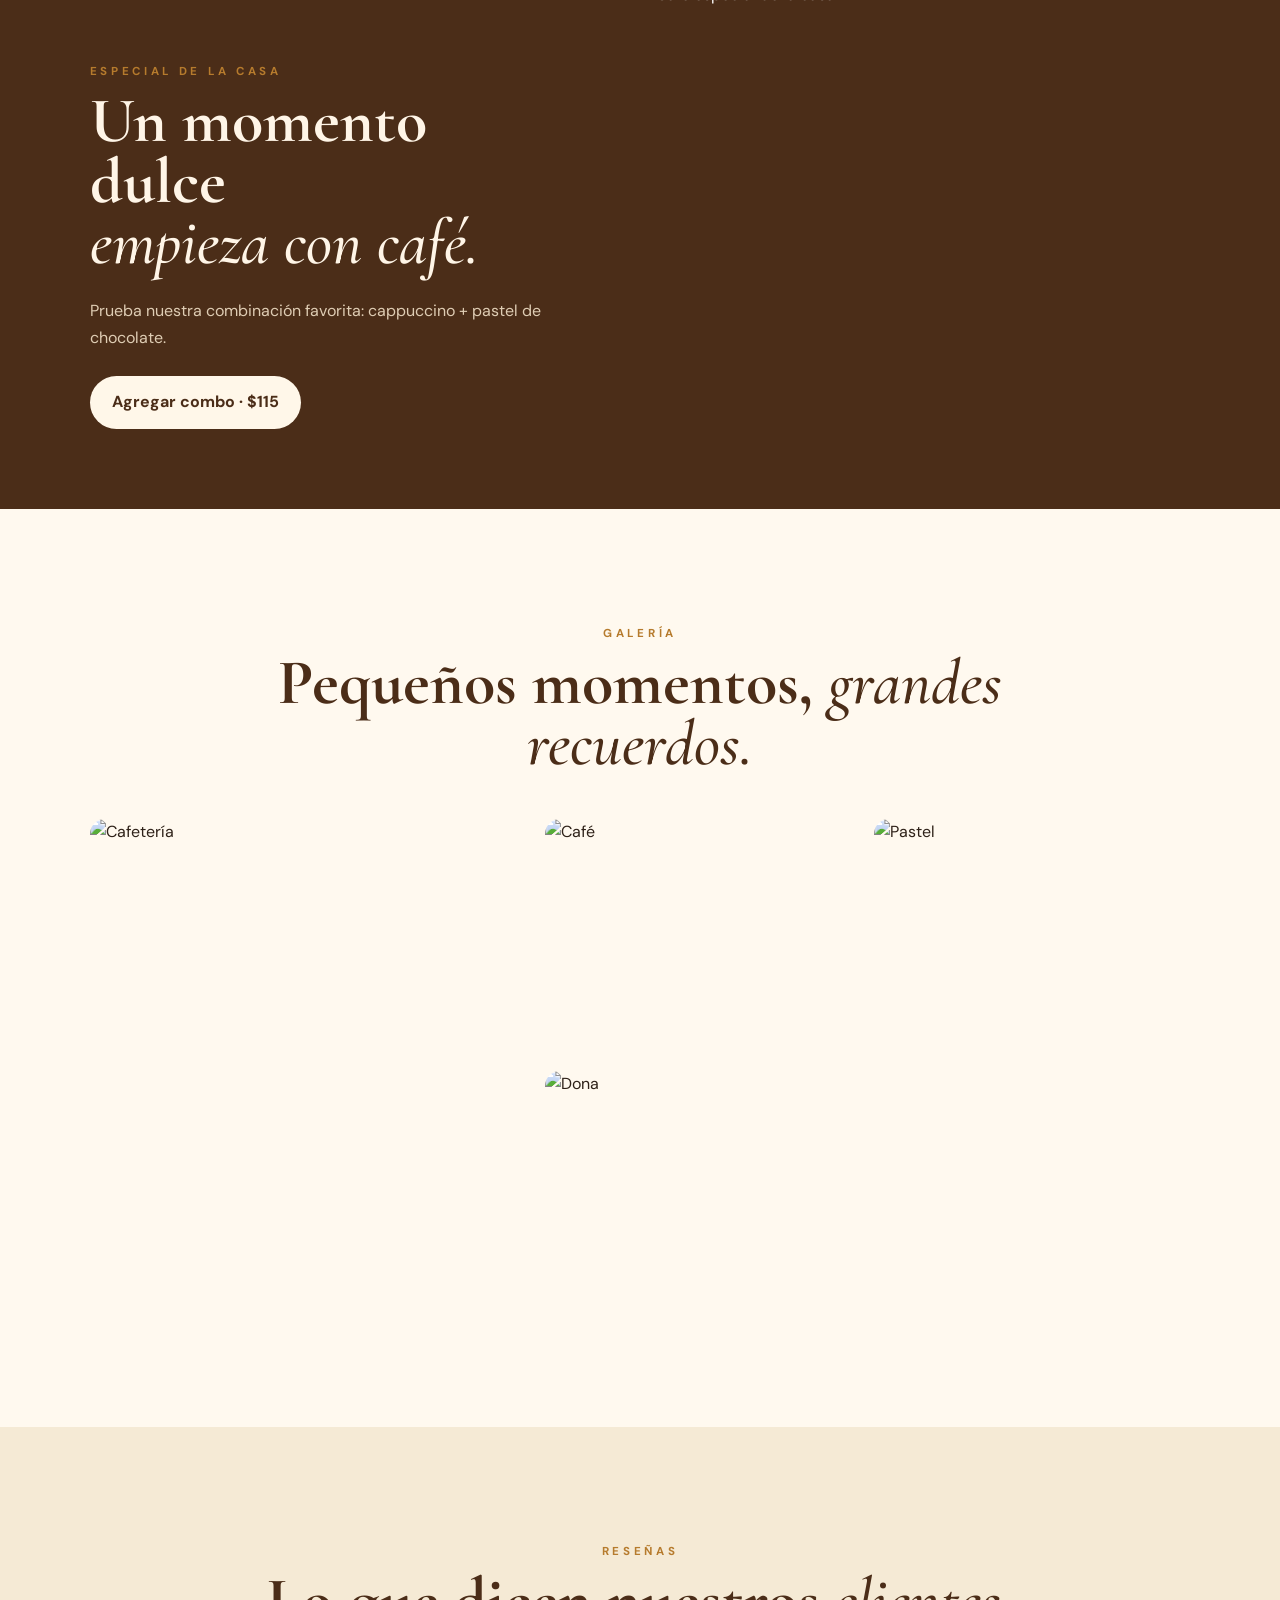
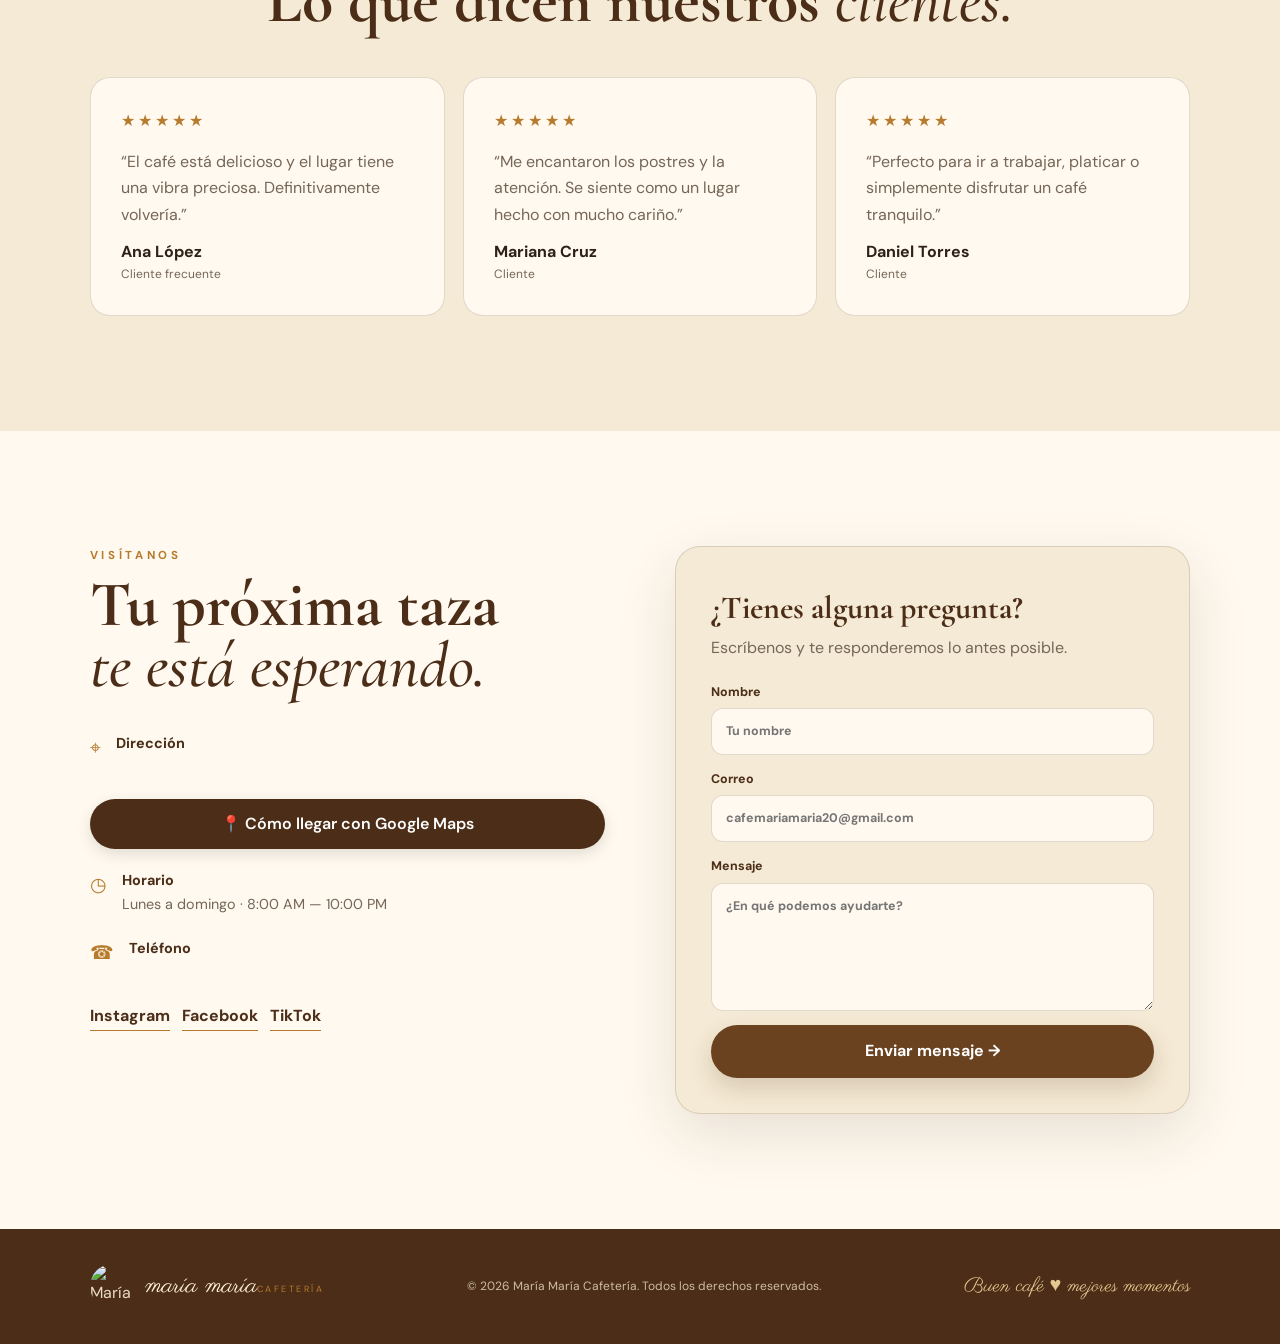
==== commit 0bb13b39: "Add files via upload" ====
--- a/index.html
+++ b/index.html
@@ -14,6 +14,44 @@
 </head>
 
 <body>
+  ```html
+<!-- PORTADA DE BIENVENIDA MARÍA MARÍA -->
+<section class="portada-eventos" id="bienvenida">
+  <div class="portada-contenido">
+
+    <p class="portada-etiqueta">
+      MARÍA MARÍA · CAFETERÍA
+    </p>
+
+    <h1>
+      Café que acompaña
+      <span>tus mejores momentos</span>
+    </h1>
+
+    <p class="portada-descripcion">
+      Somos una barra de café para eventos.
+      Llevamos el sabor, el aroma y una experiencia
+      especial a tus celebraciones.
+    </p>
+
+    <div class="portada-aviso">
+      ☕ Servicio exclusivamente para llevar
+    </div>
+
+    <p class="portada-eventos-texto">
+      Bodas · Cumpleaños · Eventos empresariales ·
+      Celebraciones especiales
+    </p>
+
+    <a href="#contacto" class="portada-boton">
+      ¡Lleva nuestra barra de café a tu evento!
+    </a>
+
+  </div>
+</section>
+<!-- FIN DE LA PORTADA -->
+```
+
   <!--
     ============================================================
     MARÍA MARÍA CAFETERÍA
@@ -101,6 +139,77 @@
       <article><span>🌿</span><div><b>Ingredientes frescos</b><small>Seleccionados con cuidado</small></div></article>
       <article><span>☆</span><div><b>Excelente servicio</b><small>Siempre para ti</small></div></article>
     </section>
+    <!-- =========================================================
+     SECCIÓN EVENTOS — MARÍA MARÍA
+     No modifica el resto de la página.
+========================================================= -->
+
+<section class="events-section" id="eventos">
+  <div class="events-content">
+
+    <div class="events-text">
+      <p class="eyebrow">MARÍA MARÍA PARA TUS MOMENTOS ESPECIALES</p>
+
+      <h2>
+        ¿Tienes un <em>evento?</em>
+      </h2>
+
+      <p>
+        Llevamos el sabor y la esencia de María María a tus momentos
+        más importantes. Atendemos eventos sociales, celebraciones,
+        reuniones y eventos corporativos.
+      </p>
+
+      <div class="events-list">
+        <div>
+          <span>♡</span>
+          <p>
+            <strong>Eventos sociales</strong>
+            <small>Celebraciones, cumpleaños y reuniones.</small>
+          </p>
+        </div>
+
+        <div>
+          <span>☕</span>
+          <p>
+            <strong>Coffee breaks</strong>
+            <small>Café y alimentos para reuniones y empresas.</small>
+          </p>
+        </div>
+
+        <div>
+          <span>✦</span>
+          <p>
+            <strong>Eventos corporativos</strong>
+            <small>Una experiencia especial para tu equipo.</small>
+          </p>
+        </div>
+      </div>
+
+      <button class="events-whatsapp-btn" id="eventWhatsappBtn">
+        Cotiza tu evento por WhatsApp
+        <span>→</span>
+      </button>
+
+      <p class="events-note">
+        Cuéntanos qué tienes en mente y te ayudaremos a crear una propuesta.
+      </p>
+    </div>
+
+    <div class="events-image">
+      <img
+        src="https://images.unsplash.com/photo-1519671482749-fd09be7ccebf?auto=format&fit=crop&w=1200&q=85"
+        alt="Evento y celebración">
+      
+      <div class="events-badge">
+        <span>maría maría</span>
+        <strong>Eventos</strong>
+        <small>Momentos que se disfrutan</small>
+      </div>
+    </div>
+
+  </div>
+</section>
 
     <section class="section about" id="nosotros">
       <div class="section-image reveal">
@@ -183,12 +292,20 @@
         <p class="eyebrow">VISÍTANOS</p>
         <h2>Tu próxima taza<br><em>te está esperando.</em></h2>
         <div class="contact-list">
-          <div><span>⌖</span><p><b>Dirección</b><br><span id="addressText">Av. Principal #123, Playa del Carmen, Quintana Roo</span></p></div>
+          <div><span>⌖</span><p><b>Dirección</b><br><span id="addressText">alle fuente brillante número 1730 interior 71D en el fraccionamiento villa fontana diamante en zapopan jalisco, C.P. 45200</span></p></div>
+          <a
+  class="maps-button"
+  href="https://www.google.com/maps/place/Fuente+brillante+1730+%23112/@20.7737643,-103.4735907,17z/data=!3m1!4b1!4m6!3m5!1s0x8428a7007a758c4b:0xe8fa4b78c5ebd1e7!8m2!3d20.7737643!4d-103.4710158!16s%2Fg%2F11ww98t7xt?entry=ttu&g_ep=EgoyMDI2MTAwNi4wIKXMDSoASAFQAw%3D%3D"
+  target="_blank"
+  rel="noopener noreferrer"
+>
+  📍 Cómo llegar con Google Maps
+</a>
           <div><span>◷</span><p><b>Horario</b><br>Lunes a domingo · 8:00 AM — 10:00 PM</p></div>
           <div><span>☎</span><p><b>Teléfono</b><br><span id="phoneText">+52 999 000 0000</span></p></div>
         </div>
         <div class="socials">
-          <a href="https://instagram.com/" target="_blank" rel="noopener">Instagram</a>
+          <a id="instagramLink" href="https://www.instagram.com/maria_maria_cafe?exln=M2ljc280eDdqbGto" target="_blank" rel="noopener">Instagram</a>
           <a href="https://facebook.com/" target="_blank" rel="noopener">Facebook</a>
           <a href="https://tiktok.com/" target="_blank" rel="noopener">TikTok</a>
         </div>
@@ -199,7 +316,7 @@
         <p>Escríbenos y te responderemos lo antes posible.</p>
         <form id="contactForm">
           <label>Nombre<input id="contactName" required type="text" placeholder="Tu nombre"></label>
-          <label>Correo<input id="contactEmail" required type="email" placeholder="tu@correo.com"></label>
+          <label>Correo<input id="contactEmail" required type="email" placeholder="cafemariamaria20@gmail.com"></label>
           <label>Mensaje<textarea id="contactMessage" required rows="5" placeholder="¿En qué podemos ayudarte?"></textarea></label>
           <button class="btn btn-primary" type="submit">Enviar mensaje →</button>
         </form>
@@ -209,7 +326,7 @@
 
   <footer class="footer">
     <div class="footer-brand">
-      <img src="assets/logo.jpg" alt="María María">
+      <img src="a/logo.jpg" alt="María María">
       <div><strong>maría maría</strong><small>CAFETERÍA</small></div>
     </div>
     <p>© <span id="year"></span> María María Cafetería. Todos los derechos reservados.</p>
--- a/styles.css
+++ b/styles.css
@@ -302,4 +302,332 @@
   .gallery { grid-template-columns:1fr 1fr; grid-template-rows:200px 200px; }
   .gallery img:first-child { grid-row:auto; }
   .footer { flex-direction:column; text-align:center; }
-}
+
+}
+/* =========================================================
+   EVENTOS — MARÍA MARÍA
+   ========================================================= */
+
+.events-section {
+  position: relative;
+  overflow: hidden;
+  padding: 100px clamp(20px, 7vw, 110px);
+  background:
+    radial-gradient(
+      circle at 85% 20%,
+      rgba(182, 123, 45, .12),
+      transparent 30%
+    ),
+    var(--cream);
+}
+
+.events-content {
+  max-width: 1250px;
+  margin: 0 auto;
+  display: grid;
+  grid-template-columns: 1fr 1fr;
+  gap: 70px;
+  align-items: center;
+}
+
+.events-text {
+  max-width: 600px;
+}
+
+.events-text h2 {
+  font-size: clamp(3rem, 5vw, 5rem);
+  margin: 10px 0 22px;
+  color: var(--brown);
+}
+
+.events-text > p:not(.eyebrow):not(.events-note) {
+  color: var(--muted);
+  font-size: 1rem;
+  margin-bottom: 30px;
+}
+
+.events-list {
+  display: grid;
+  gap: 16px;
+  margin-bottom: 30px;
+}
+
+.events-list > div {
+  display: flex;
+  align-items: center;
+  gap: 15px;
+}
+
+.events-list > div > span {
+  width: 45px;
+  height: 45px;
+  flex-shrink: 0;
+  display: grid;
+  place-items: center;
+  border-radius: 50%;
+  background: var(--cream-2);
+  color: var(--gold);
+  border: 1px solid var(--line);
+  font-size: 1.15rem;
+}
+
+.events-list strong,
+.events-list small {
+  display: block;
+}
+
+.events-list strong {
+  color: var(--brown);
+  font-size: .9rem;
+}
+
+.events-list small {
+  color: var(--muted);
+  font-size: .76rem;
+  margin-top: 2px;
+}
+
+.events-whatsapp-btn {
+  border: 0;
+  border-radius: 999px;
+  background: #6b421f;
+  color: white;
+  padding: 15px 24px;
+  min-height: 52px;
+  display: inline-flex;
+  align-items: center;
+  justify-content: center;
+  gap: 12px;
+  font-weight: 700;
+  box-shadow: 0 12px 30px rgba(75, 45, 24, .2);
+  transition: .25s ease;
+}
+
+.events-whatsapp-btn:hover {
+  transform: translateY(-3px);
+  box-shadow: 0 16px 35px rgba(75, 45, 24, .25);
+  background: var(--brown);
+}
+
+.events-whatsapp-btn span {
+  font-size: 1.2rem;
+}
+
+.events-note {
+  color: var(--muted);
+  font-size: .72rem;
+  margin-top: 12px;
+}
+
+.events-image {
+  position: relative;
+  min-height: 480px;
+}
+
+.events-image > img {
+  width: 100%;
+  height: 480px;
+  object-fit: cover;
+  border-radius: 35px 35px 35px 110px;
+  box-shadow: var(--shadow);
+}
+
+.events-badge {
+  position: absolute;
+  left: -25px;
+  bottom: 25px;
+  background: var(--cream-2);
+  border: 1px solid var(--line);
+  padding: 22px 27px;
+  box-shadow: var(--shadow);
+  text-align: center;
+  transform: rotate(-3deg);
+}
+
+.events-badge span,
+.events-badge strong,
+.events-badge small {
+  display: block;
+}
+
+.events-badge span {
+  font-family: "Parisienne", cursive;
+  color: var(--gold);
+  font-size: 1.7rem;
+}
+
+.events-badge strong {
+  font-family: "Cormorant Garamond", serif;
+  color: var(--brown);
+  font-size: 2rem;
+  line-height: 1;
+}
+
+.events-badge small {
+  color: var(--muted);
+  font-size: .65rem;
+  margin-top: 5px;
+}
+
+/* Modo oscuro */
+.dark .events-whatsapp-btn {
+  background: var(--gold);
+  color: #2e2118;
+}
+
+/* Celular */
+@media (max-width: 700px) {
+
+  .events-section {
+    padding: 75px 20px;
+  }
+
+  .events-content {
+    grid-template-columns: 1fr;
+    gap: 45px;
+  }
+
+  .events-image {
+    min-height: 330px;
+  }
+
+  .events-image > img {
+    height: 330px;
+    border-radius: 25px 25px 25px 70px;
+  }
+
+  .events-badge {
+    left: 10px;
+    bottom: 15px;
+  }
+
+  .events-whatsapp-btn {
+    width: 100%;
+  }
+}
+/* BOTÓN GOOGLE MAPS - MARÍA MARÍA */
+.maps-button {
+  display: inline-flex;
+  align-items: center;
+  justify-content: center;
+  gap: 8px;
+  margin-top: 15px;
+  padding: 12px 20px;
+  background: var(--brown, #5a3825);
+  color: white;
+  text-decoration: none;
+  border-radius: 30px;
+  font-weight: 600;
+  transition: all 0.3s ease;
+  box-shadow: 0 5px 15px rgba(0, 0, 0, 0.12);
+}
+
+.maps-button:hover {
+  transform: translateY(-2px);
+  background: var(--gold, #b58a4a);
+  color: white;
+  box-shadow: 0 8px 20px rgba(0, 0, 0, 0.18);
+}
+css
+/* PORTADA DE BIENVENIDA MARÍA MARÍA */
+.portada-eventos {
+  min-height: 85vh;
+  padding: 80px 24px;
+  display: flex;
+  align-items: center;
+  justify-content: center;
+  text-align: center;
+  background: linear-gradient(
+    135deg,
+    #f5ecdf,
+    #e8d5bd,
+    #d8bda0
+  );
+  color: #39281f;
+}
+
+.portada-contenido {
+  width: 100%;
+  max-width: 850px;
+  margin: 0 auto;
+}
+
+.portada-etiqueta {
+  font-size: 13px;
+  letter-spacing: 4px;
+  font-weight: 700;
+  color: #805b43;
+  margin-bottom: 25px;
+}
+
+.portada-eventos h1 {
+  font-size: clamp(38px, 6vw, 68px);
+  line-height: 1.12;
+  margin: 0 auto 24px;
+  font-family: Georgia, serif;
+  font-weight: 700;
+}
+
+.portada-eventos h1 span {
+  display: block;
+  color: #805b43;
+}
+
+.portada-descripcion {
+  max-width: 620px;
+  margin: 0 auto 28px;
+  font-size: 18px;
+  line-height: 1.8;
+}
+
+.portada-aviso {
+  display: inline-block;
+  padding: 14px 22px;
+  margin: 0 auto 22px;
+  border: 1px solid #a17a5b;
+  border-radius: 30px;
+  font-weight: 700;
+  background: rgba(255, 255, 255, 0.35);
+}
+
+.portada-eventos-texto {
+  font-size: 15px;
+  line-height: 1.8;
+  margin: 0 auto 30px;
+}
+
+.portada-boton {
+  display: inline-block;
+  padding: 16px 28px;
+  border-radius: 8px;
+  background: #65452f;
+  color: #ffffff;
+  text-decoration: none;
+  font-weight: 700;
+  transition: background 0.2s ease;
+}
+
+.portada-boton:hover {
+  background: #432d20;
+}
+
+@media (max-width: 600px) {
+  .portada-eventos {
+    min-height: 75vh;
+    padding: 60px 20px;
+  }
+
+  .portada-eventos h1 {
+    font-size: 40px;
+  }
+
+  .portada-descripcion {
+    font-size: 16px;
+  }
+
+  .portada-etiqueta {
+    letter-spacing: 2px;
+  }
+}
+/* FIN DE LA PORTADA */
+
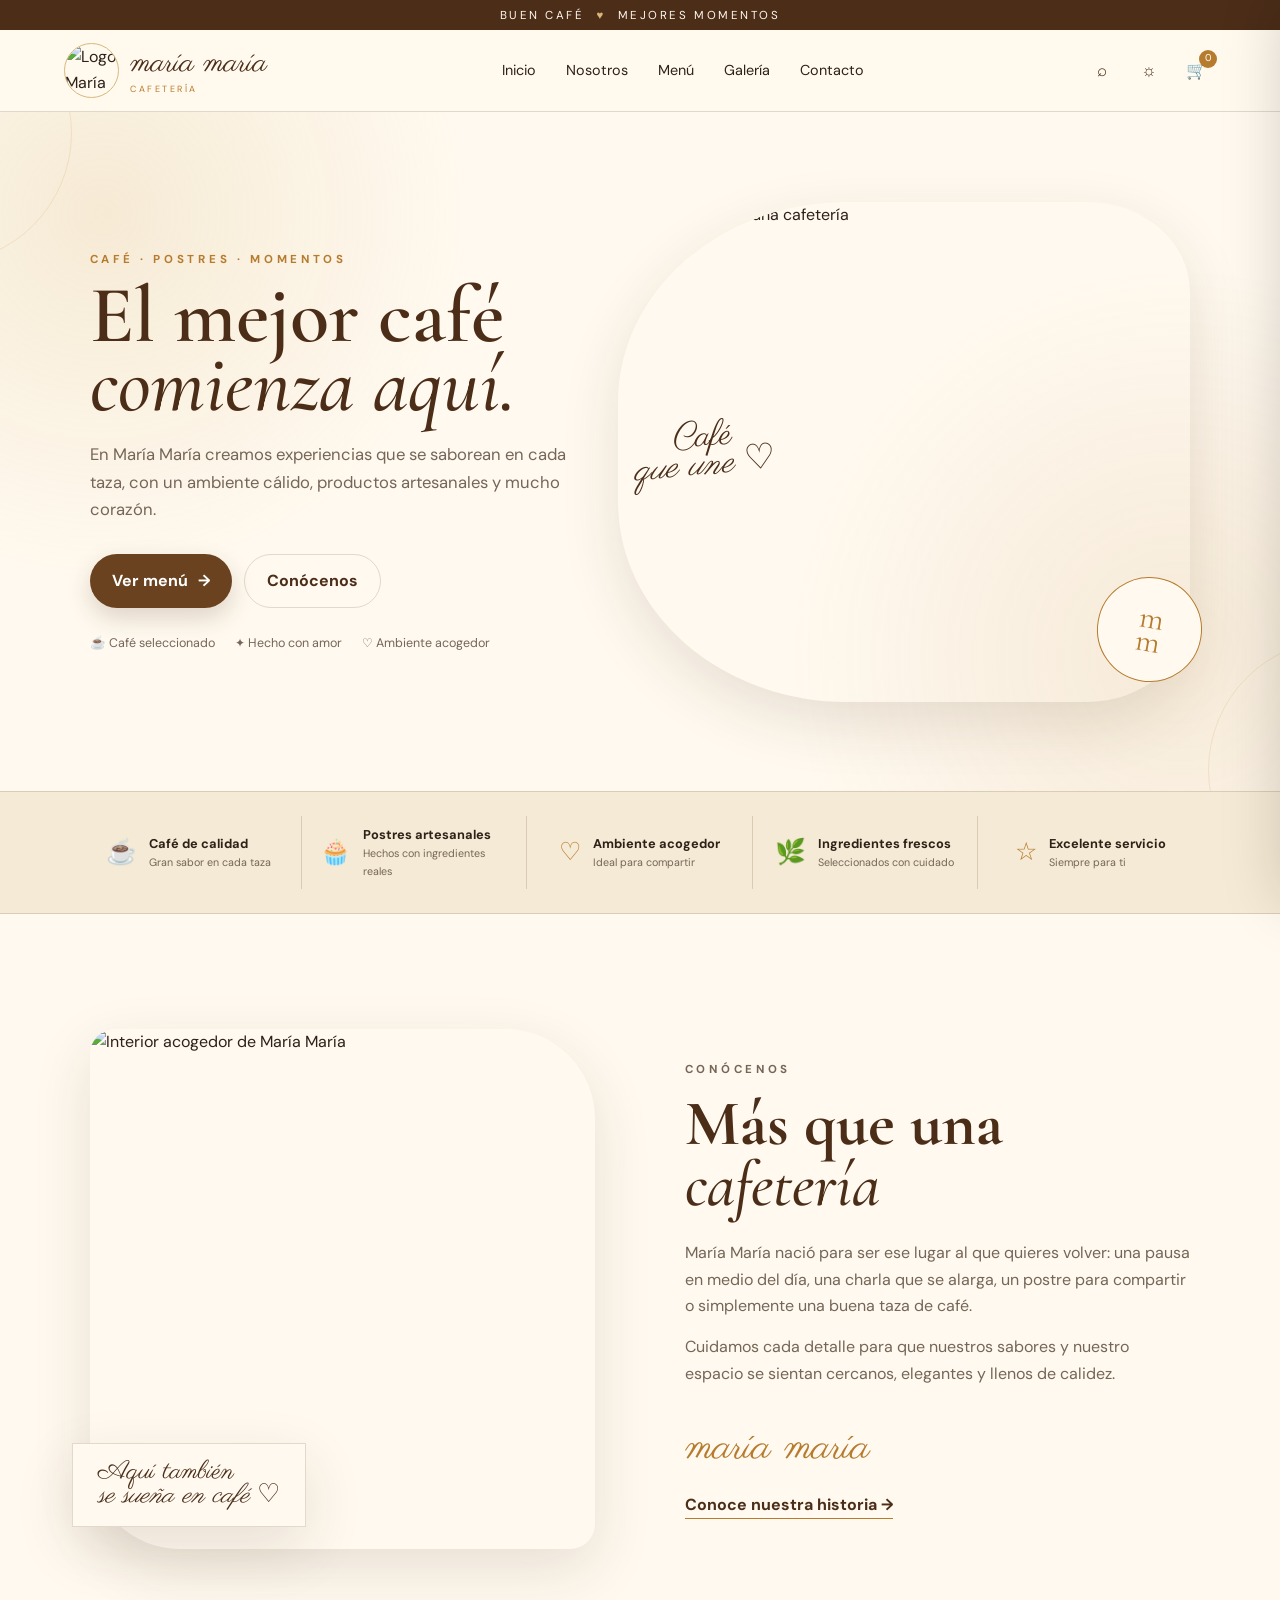
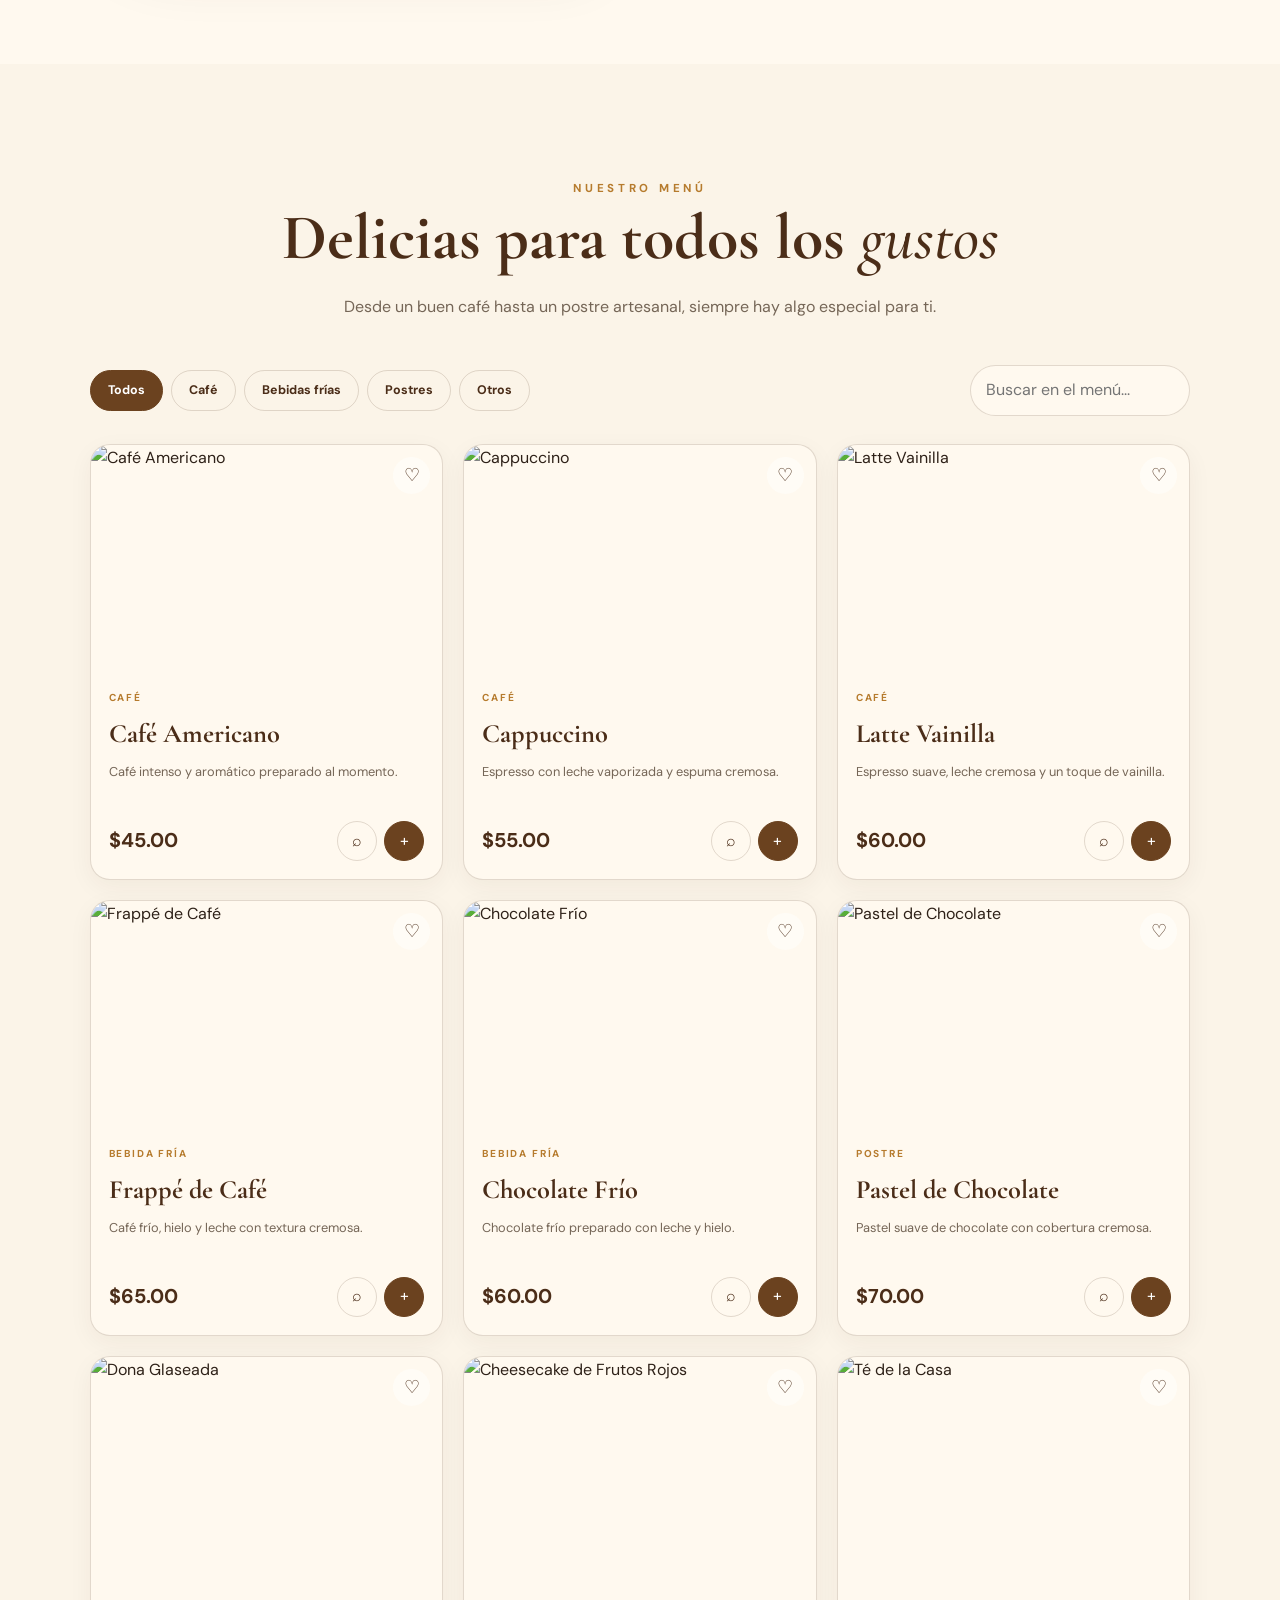
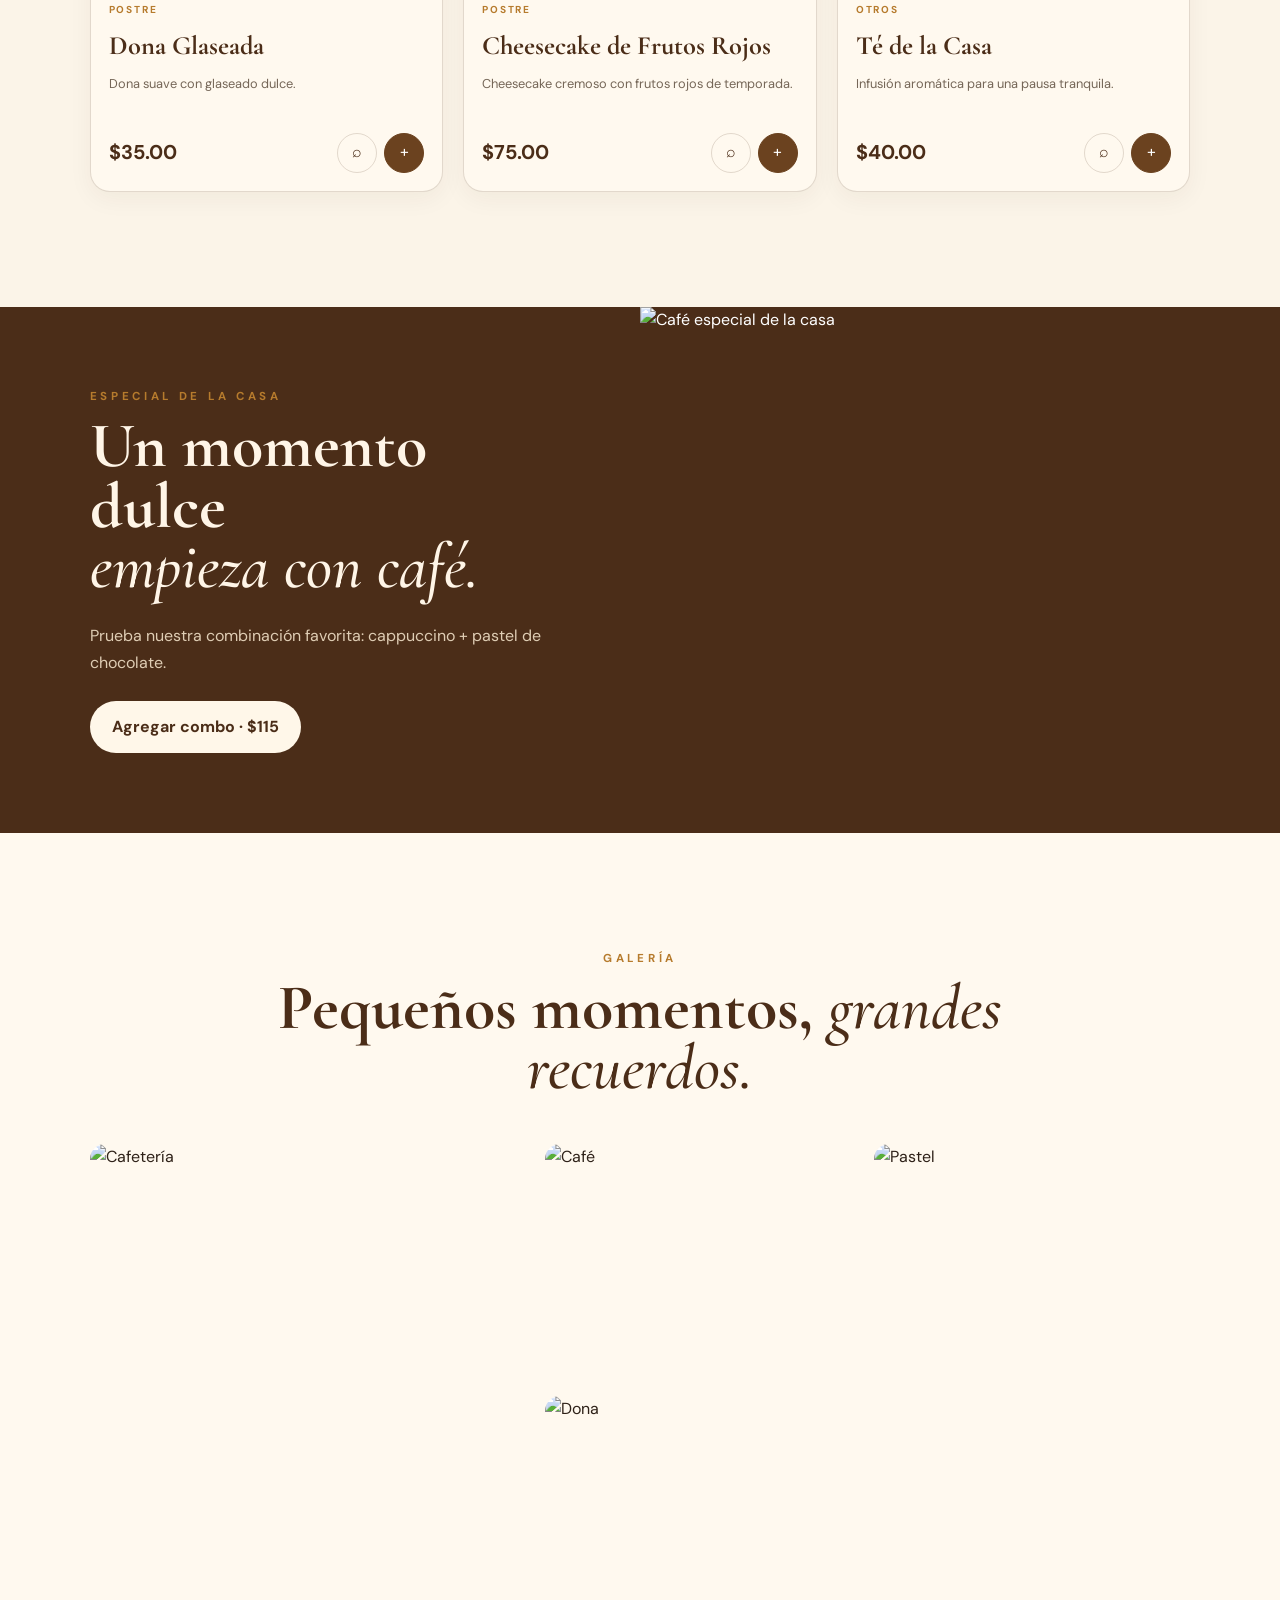
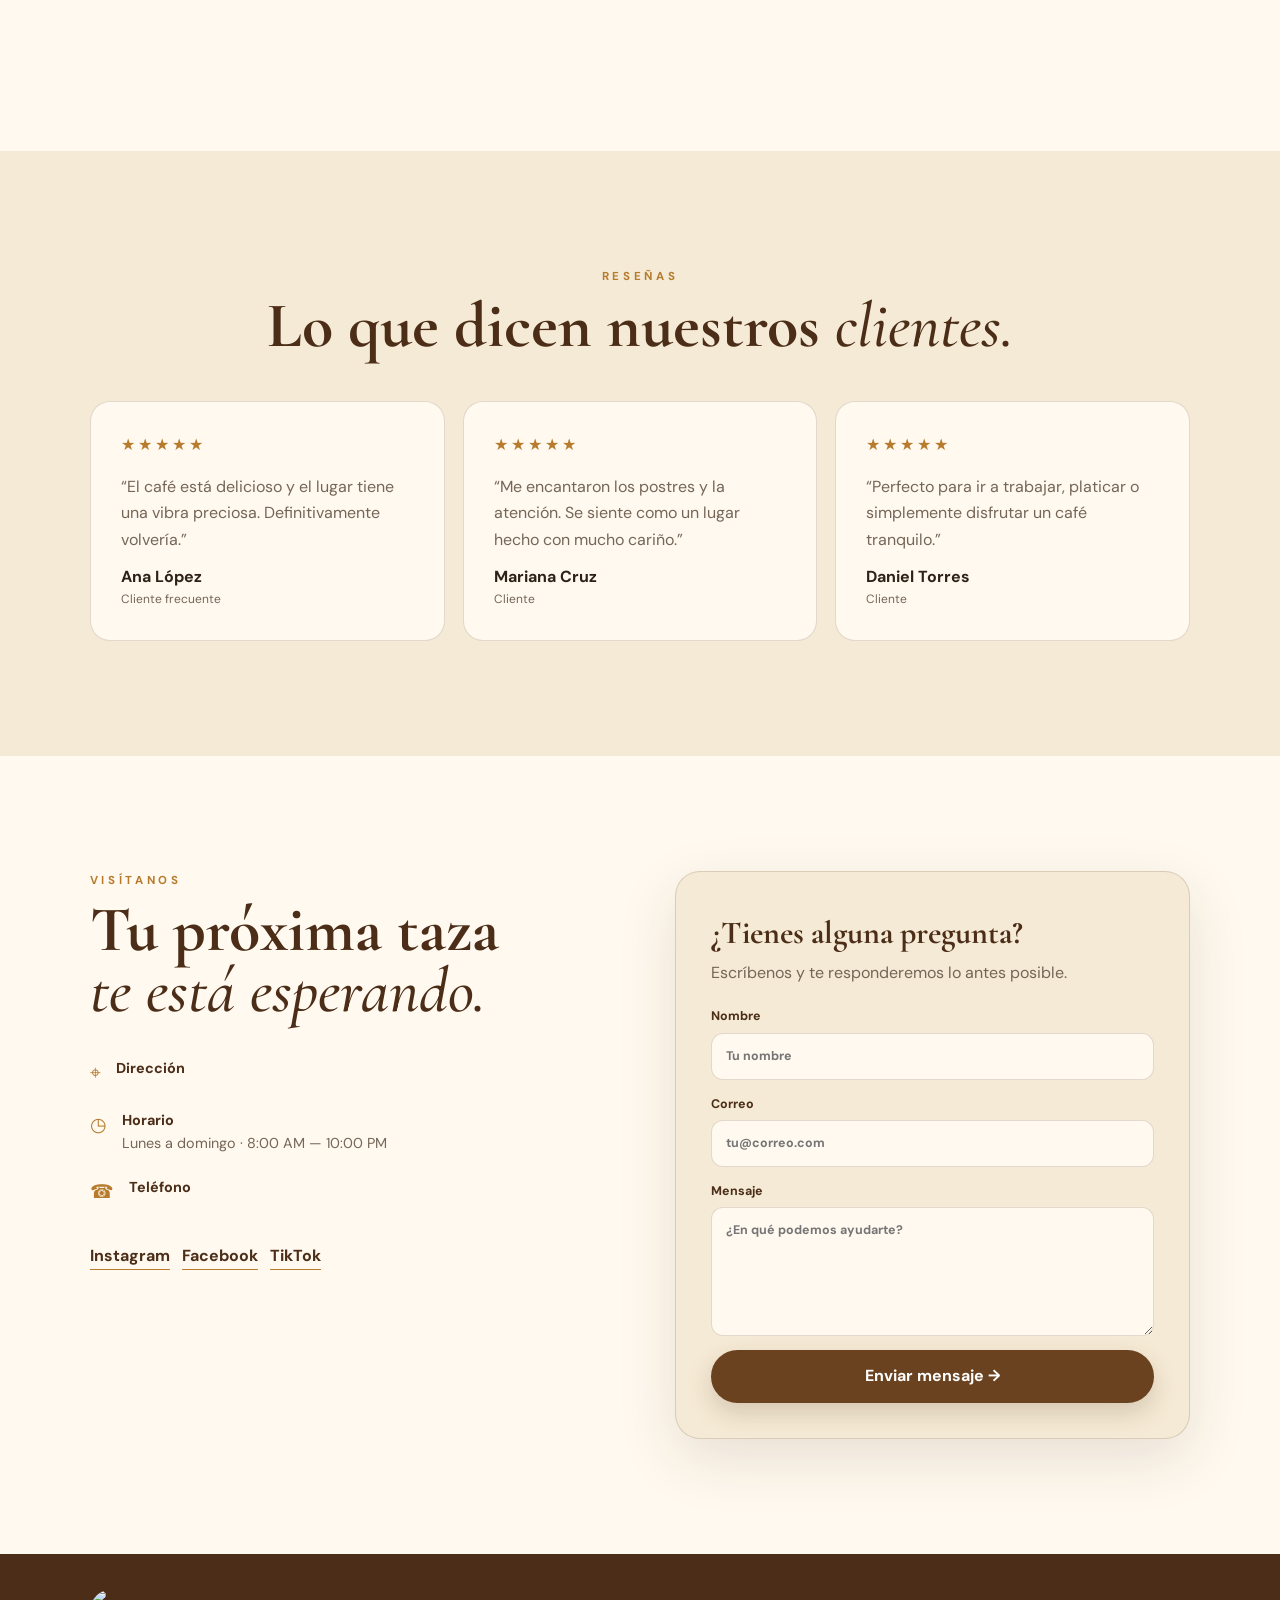
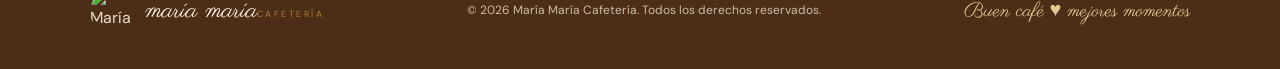
==== commit 0a274d91: "Add files via upload" ====
--- a/index.html
+++ b/index.html
@@ -14,44 +14,6 @@
 </head>
 
 <body>
-  ```html
-<!-- PORTADA DE BIENVENIDA MARÍA MARÍA -->
-<section class="portada-eventos" id="bienvenida">
-  <div class="portada-contenido">
-
-    <p class="portada-etiqueta">
-      MARÍA MARÍA · CAFETERÍA
-    </p>
-
-    <h1>
-      Café que acompaña
-      <span>tus mejores momentos</span>
-    </h1>
-
-    <p class="portada-descripcion">
-      Somos una barra de café para eventos.
-      Llevamos el sabor, el aroma y una experiencia
-      especial a tus celebraciones.
-    </p>
-
-    <div class="portada-aviso">
-      ☕ Servicio exclusivamente para llevar
-    </div>
-
-    <p class="portada-eventos-texto">
-      Bodas · Cumpleaños · Eventos empresariales ·
-      Celebraciones especiales
-    </p>
-
-    <a href="#contacto" class="portada-boton">
-      ¡Lleva nuestra barra de café a tu evento!
-    </a>
-
-  </div>
-</section>
-<!-- FIN DE LA PORTADA -->
-```
-
   <!--
     ============================================================
     MARÍA MARÍA CAFETERÍA
@@ -139,77 +101,6 @@
       <article><span>🌿</span><div><b>Ingredientes frescos</b><small>Seleccionados con cuidado</small></div></article>
       <article><span>☆</span><div><b>Excelente servicio</b><small>Siempre para ti</small></div></article>
     </section>
-    <!-- =========================================================
-     SECCIÓN EVENTOS — MARÍA MARÍA
-     No modifica el resto de la página.
-========================================================= -->
-
-<section class="events-section" id="eventos">
-  <div class="events-content">
-
-    <div class="events-text">
-      <p class="eyebrow">MARÍA MARÍA PARA TUS MOMENTOS ESPECIALES</p>
-
-      <h2>
-        ¿Tienes un <em>evento?</em>
-      </h2>
-
-      <p>
-        Llevamos el sabor y la esencia de María María a tus momentos
-        más importantes. Atendemos eventos sociales, celebraciones,
-        reuniones y eventos corporativos.
-      </p>
-
-      <div class="events-list">
-        <div>
-          <span>♡</span>
-          <p>
-            <strong>Eventos sociales</strong>
-            <small>Celebraciones, cumpleaños y reuniones.</small>
-          </p>
-        </div>
-
-        <div>
-          <span>☕</span>
-          <p>
-            <strong>Coffee breaks</strong>
-            <small>Café y alimentos para reuniones y empresas.</small>
-          </p>
-        </div>
-
-        <div>
-          <span>✦</span>
-          <p>
-            <strong>Eventos corporativos</strong>
-            <small>Una experiencia especial para tu equipo.</small>
-          </p>
-        </div>
-      </div>
-
-      <button class="events-whatsapp-btn" id="eventWhatsappBtn">
-        Cotiza tu evento por WhatsApp
-        <span>→</span>
-      </button>
-
-      <p class="events-note">
-        Cuéntanos qué tienes en mente y te ayudaremos a crear una propuesta.
-      </p>
-    </div>
-
-    <div class="events-image">
-      <img
-        src="https://images.unsplash.com/photo-1519671482749-fd09be7ccebf?auto=format&fit=crop&w=1200&q=85"
-        alt="Evento y celebración">
-      
-      <div class="events-badge">
-        <span>maría maría</span>
-        <strong>Eventos</strong>
-        <small>Momentos que se disfrutan</small>
-      </div>
-    </div>
-
-  </div>
-</section>
 
     <section class="section about" id="nosotros">
       <div class="section-image reveal">
@@ -292,20 +183,12 @@
         <p class="eyebrow">VISÍTANOS</p>
         <h2>Tu próxima taza<br><em>te está esperando.</em></h2>
         <div class="contact-list">
-          <div><span>⌖</span><p><b>Dirección</b><br><span id="addressText">alle fuente brillante número 1730 interior 71D en el fraccionamiento villa fontana diamante en zapopan jalisco, C.P. 45200</span></p></div>
-          <a
-  class="maps-button"
-  href="https://www.google.com/maps/place/Fuente+brillante+1730+%23112/@20.7737643,-103.4735907,17z/data=!3m1!4b1!4m6!3m5!1s0x8428a7007a758c4b:0xe8fa4b78c5ebd1e7!8m2!3d20.7737643!4d-103.4710158!16s%2Fg%2F11ww98t7xt?entry=ttu&g_ep=EgoyMDI2MTAwNi4wIKXMDSoASAFQAw%3D%3D"
-  target="_blank"
-  rel="noopener noreferrer"
->
-  📍 Cómo llegar con Google Maps
-</a>
+          <div><span>⌖</span><p><b>Dirección</b><br><span id="addressText">Av. Principal #123, Playa del Carmen, Quintana Roo</span></p></div>
           <div><span>◷</span><p><b>Horario</b><br>Lunes a domingo · 8:00 AM — 10:00 PM</p></div>
           <div><span>☎</span><p><b>Teléfono</b><br><span id="phoneText">+52 999 000 0000</span></p></div>
         </div>
         <div class="socials">
-          <a id="instagramLink" href="https://www.instagram.com/maria_maria_cafe?exln=M2ljc280eDdqbGto" target="_blank" rel="noopener">Instagram</a>
+          <a href="https://instagram.com/" target="_blank" rel="noopener">Instagram</a>
           <a href="https://facebook.com/" target="_blank" rel="noopener">Facebook</a>
           <a href="https://tiktok.com/" target="_blank" rel="noopener">TikTok</a>
         </div>
@@ -316,7 +199,7 @@
         <p>Escríbenos y te responderemos lo antes posible.</p>
         <form id="contactForm">
           <label>Nombre<input id="contactName" required type="text" placeholder="Tu nombre"></label>
-          <label>Correo<input id="contactEmail" required type="email" placeholder="cafemariamaria20@gmail.com"></label>
+          <label>Correo<input id="contactEmail" required type="email" placeholder="tu@correo.com"></label>
           <label>Mensaje<textarea id="contactMessage" required rows="5" placeholder="¿En qué podemos ayudarte?"></textarea></label>
           <button class="btn btn-primary" type="submit">Enviar mensaje →</button>
         </form>
@@ -326,7 +209,7 @@
 
   <footer class="footer">
     <div class="footer-brand">
-      <img src="a/logo.jpg" alt="María María">
+      <img src="assets/logo.jpg" alt="María María">
       <div><strong>maría maría</strong><small>CAFETERÍA</small></div>
     </div>
     <p>© <span id="year"></span> María María Cafetería. Todos los derechos reservados.</p>
--- a/styles.css
+++ b/styles.css
@@ -302,332 +302,4 @@
   .gallery { grid-template-columns:1fr 1fr; grid-template-rows:200px 200px; }
   .gallery img:first-child { grid-row:auto; }
   .footer { flex-direction:column; text-align:center; }
-
-}
-/* =========================================================
-   EVENTOS — MARÍA MARÍA
-   ========================================================= */
-
-.events-section {
-  position: relative;
-  overflow: hidden;
-  padding: 100px clamp(20px, 7vw, 110px);
-  background:
-    radial-gradient(
-      circle at 85% 20%,
-      rgba(182, 123, 45, .12),
-      transparent 30%
-    ),
-    var(--cream);
-}
-
-.events-content {
-  max-width: 1250px;
-  margin: 0 auto;
-  display: grid;
-  grid-template-columns: 1fr 1fr;
-  gap: 70px;
-  align-items: center;
-}
-
-.events-text {
-  max-width: 600px;
-}
-
-.events-text h2 {
-  font-size: clamp(3rem, 5vw, 5rem);
-  margin: 10px 0 22px;
-  color: var(--brown);
-}
-
-.events-text > p:not(.eyebrow):not(.events-note) {
-  color: var(--muted);
-  font-size: 1rem;
-  margin-bottom: 30px;
-}
-
-.events-list {
-  display: grid;
-  gap: 16px;
-  margin-bottom: 30px;
-}
-
-.events-list > div {
-  display: flex;
-  align-items: center;
-  gap: 15px;
-}
-
-.events-list > div > span {
-  width: 45px;
-  height: 45px;
-  flex-shrink: 0;
-  display: grid;
-  place-items: center;
-  border-radius: 50%;
-  background: var(--cream-2);
-  color: var(--gold);
-  border: 1px solid var(--line);
-  font-size: 1.15rem;
-}
-
-.events-list strong,
-.events-list small {
-  display: block;
-}
-
-.events-list strong {
-  color: var(--brown);
-  font-size: .9rem;
-}
-
-.events-list small {
-  color: var(--muted);
-  font-size: .76rem;
-  margin-top: 2px;
-}
-
-.events-whatsapp-btn {
-  border: 0;
-  border-radius: 999px;
-  background: #6b421f;
-  color: white;
-  padding: 15px 24px;
-  min-height: 52px;
-  display: inline-flex;
-  align-items: center;
-  justify-content: center;
-  gap: 12px;
-  font-weight: 700;
-  box-shadow: 0 12px 30px rgba(75, 45, 24, .2);
-  transition: .25s ease;
-}
-
-.events-whatsapp-btn:hover {
-  transform: translateY(-3px);
-  box-shadow: 0 16px 35px rgba(75, 45, 24, .25);
-  background: var(--brown);
-}
-
-.events-whatsapp-btn span {
-  font-size: 1.2rem;
-}
-
-.events-note {
-  color: var(--muted);
-  font-size: .72rem;
-  margin-top: 12px;
-}
-
-.events-image {
-  position: relative;
-  min-height: 480px;
-}
-
-.events-image > img {
-  width: 100%;
-  height: 480px;
-  object-fit: cover;
-  border-radius: 35px 35px 35px 110px;
-  box-shadow: var(--shadow);
-}
-
-.events-badge {
-  position: absolute;
-  left: -25px;
-  bottom: 25px;
-  background: var(--cream-2);
-  border: 1px solid var(--line);
-  padding: 22px 27px;
-  box-shadow: var(--shadow);
-  text-align: center;
-  transform: rotate(-3deg);
-}
-
-.events-badge span,
-.events-badge strong,
-.events-badge small {
-  display: block;
-}
-
-.events-badge span {
-  font-family: "Parisienne", cursive;
-  color: var(--gold);
-  font-size: 1.7rem;
-}
-
-.events-badge strong {
-  font-family: "Cormorant Garamond", serif;
-  color: var(--brown);
-  font-size: 2rem;
-  line-height: 1;
-}
-
-.events-badge small {
-  color: var(--muted);
-  font-size: .65rem;
-  margin-top: 5px;
-}
-
-/* Modo oscuro */
-.dark .events-whatsapp-btn {
-  background: var(--gold);
-  color: #2e2118;
-}
-
-/* Celular */
-@media (max-width: 700px) {
-
-  .events-section {
-    padding: 75px 20px;
-  }
-
-  .events-content {
-    grid-template-columns: 1fr;
-    gap: 45px;
-  }
-
-  .events-image {
-    min-height: 330px;
-  }
-
-  .events-image > img {
-    height: 330px;
-    border-radius: 25px 25px 25px 70px;
-  }
-
-  .events-badge {
-    left: 10px;
-    bottom: 15px;
-  }
-
-  .events-whatsapp-btn {
-    width: 100%;
-  }
-}
-/* BOTÓN GOOGLE MAPS - MARÍA MARÍA */
-.maps-button {
-  display: inline-flex;
-  align-items: center;
-  justify-content: center;
-  gap: 8px;
-  margin-top: 15px;
-  padding: 12px 20px;
-  background: var(--brown, #5a3825);
-  color: white;
-  text-decoration: none;
-  border-radius: 30px;
-  font-weight: 600;
-  transition: all 0.3s ease;
-  box-shadow: 0 5px 15px rgba(0, 0, 0, 0.12);
-}
-
-.maps-button:hover {
-  transform: translateY(-2px);
-  background: var(--gold, #b58a4a);
-  color: white;
-  box-shadow: 0 8px 20px rgba(0, 0, 0, 0.18);
-}
-css
-/* PORTADA DE BIENVENIDA MARÍA MARÍA */
-.portada-eventos {
-  min-height: 85vh;
-  padding: 80px 24px;
-  display: flex;
-  align-items: center;
-  justify-content: center;
-  text-align: center;
-  background: linear-gradient(
-    135deg,
-    #f5ecdf,
-    #e8d5bd,
-    #d8bda0
-  );
-  color: #39281f;
-}
-
-.portada-contenido {
-  width: 100%;
-  max-width: 850px;
-  margin: 0 auto;
-}
-
-.portada-etiqueta {
-  font-size: 13px;
-  letter-spacing: 4px;
-  font-weight: 700;
-  color: #805b43;
-  margin-bottom: 25px;
-}
-
-.portada-eventos h1 {
-  font-size: clamp(38px, 6vw, 68px);
-  line-height: 1.12;
-  margin: 0 auto 24px;
-  font-family: Georgia, serif;
-  font-weight: 700;
-}
-
-.portada-eventos h1 span {
-  display: block;
-  color: #805b43;
-}
-
-.portada-descripcion {
-  max-width: 620px;
-  margin: 0 auto 28px;
-  font-size: 18px;
-  line-height: 1.8;
-}
-
-.portada-aviso {
-  display: inline-block;
-  padding: 14px 22px;
-  margin: 0 auto 22px;
-  border: 1px solid #a17a5b;
-  border-radius: 30px;
-  font-weight: 700;
-  background: rgba(255, 255, 255, 0.35);
-}
-
-.portada-eventos-texto {
-  font-size: 15px;
-  line-height: 1.8;
-  margin: 0 auto 30px;
-}
-
-.portada-boton {
-  display: inline-block;
-  padding: 16px 28px;
-  border-radius: 8px;
-  background: #65452f;
-  color: #ffffff;
-  text-decoration: none;
-  font-weight: 700;
-  transition: background 0.2s ease;
-}
-
-.portada-boton:hover {
-  background: #432d20;
-}
-
-@media (max-width: 600px) {
-  .portada-eventos {
-    min-height: 75vh;
-    padding: 60px 20px;
-  }
-
-  .portada-eventos h1 {
-    font-size: 40px;
-  }
-
-  .portada-descripcion {
-    font-size: 16px;
-  }
-
-  .portada-etiqueta {
-    letter-spacing: 2px;
-  }
-}
-/* FIN DE LA PORTADA */
-
+}
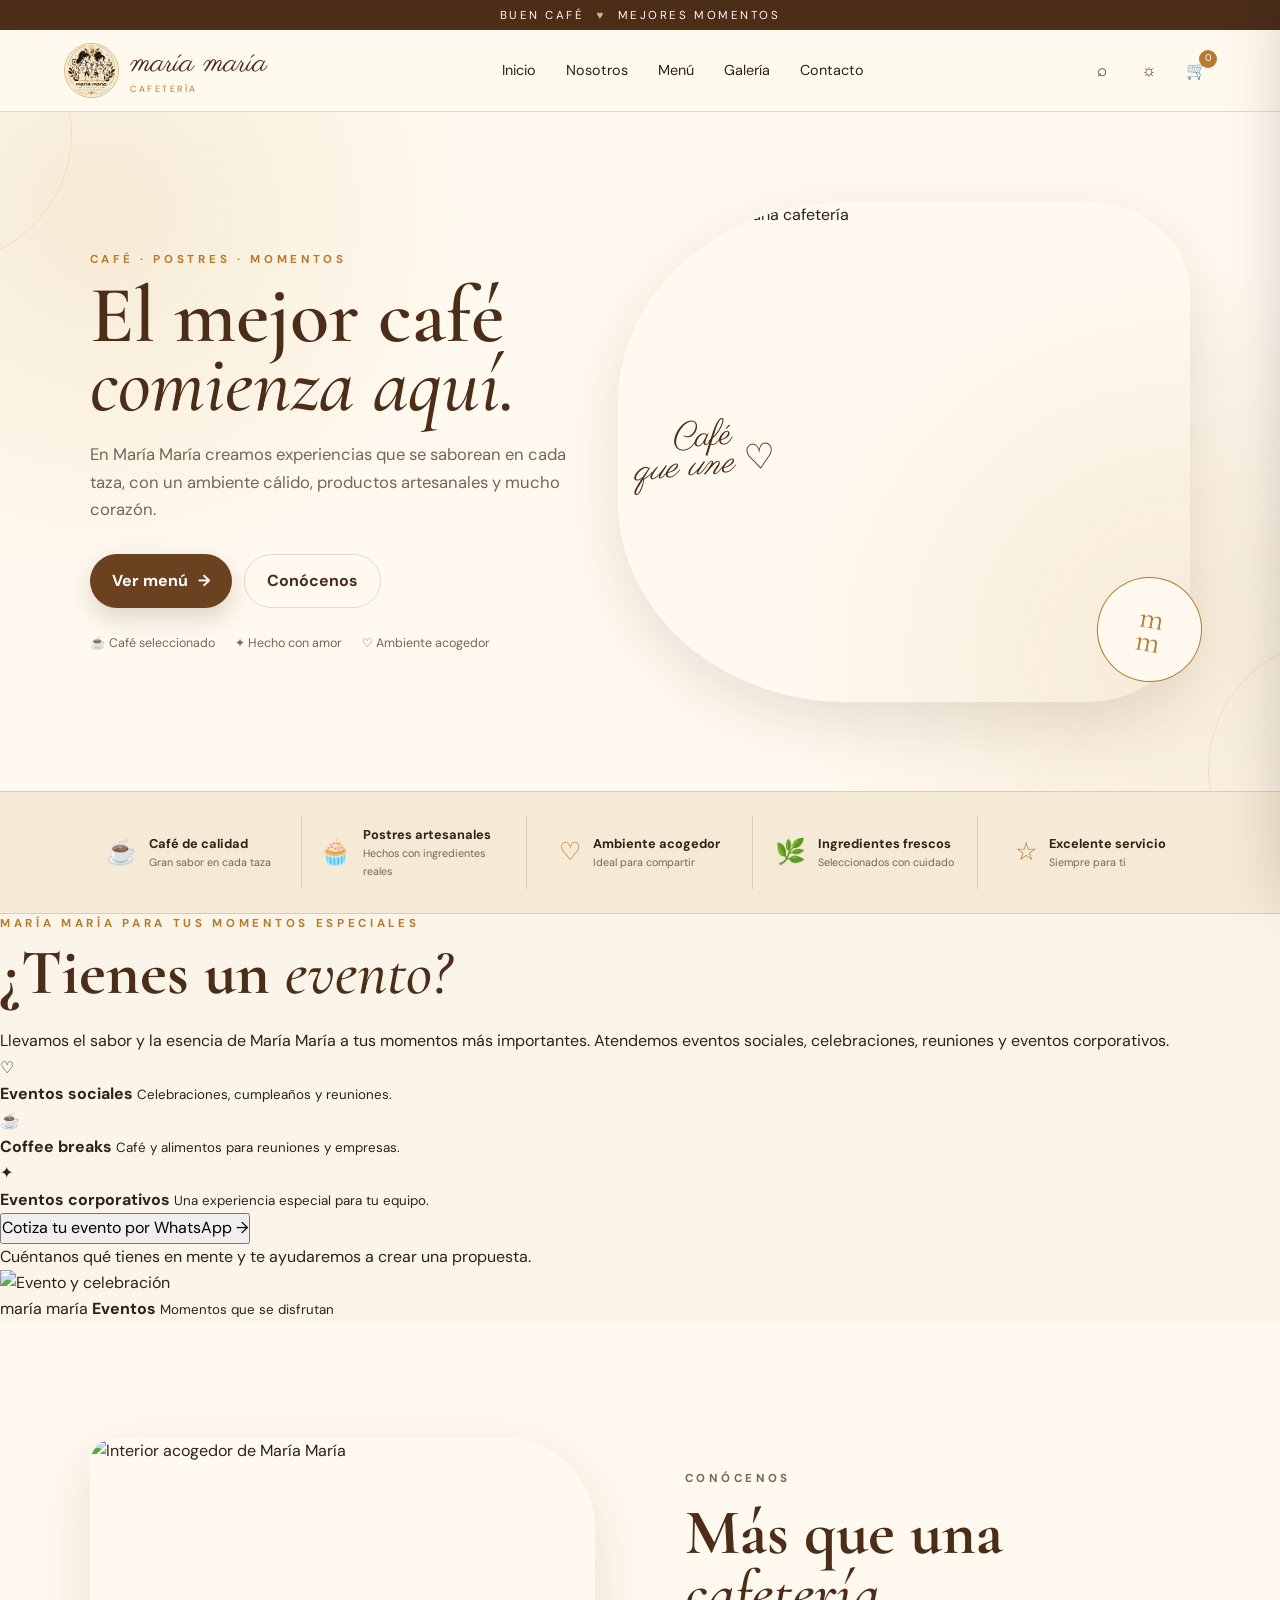
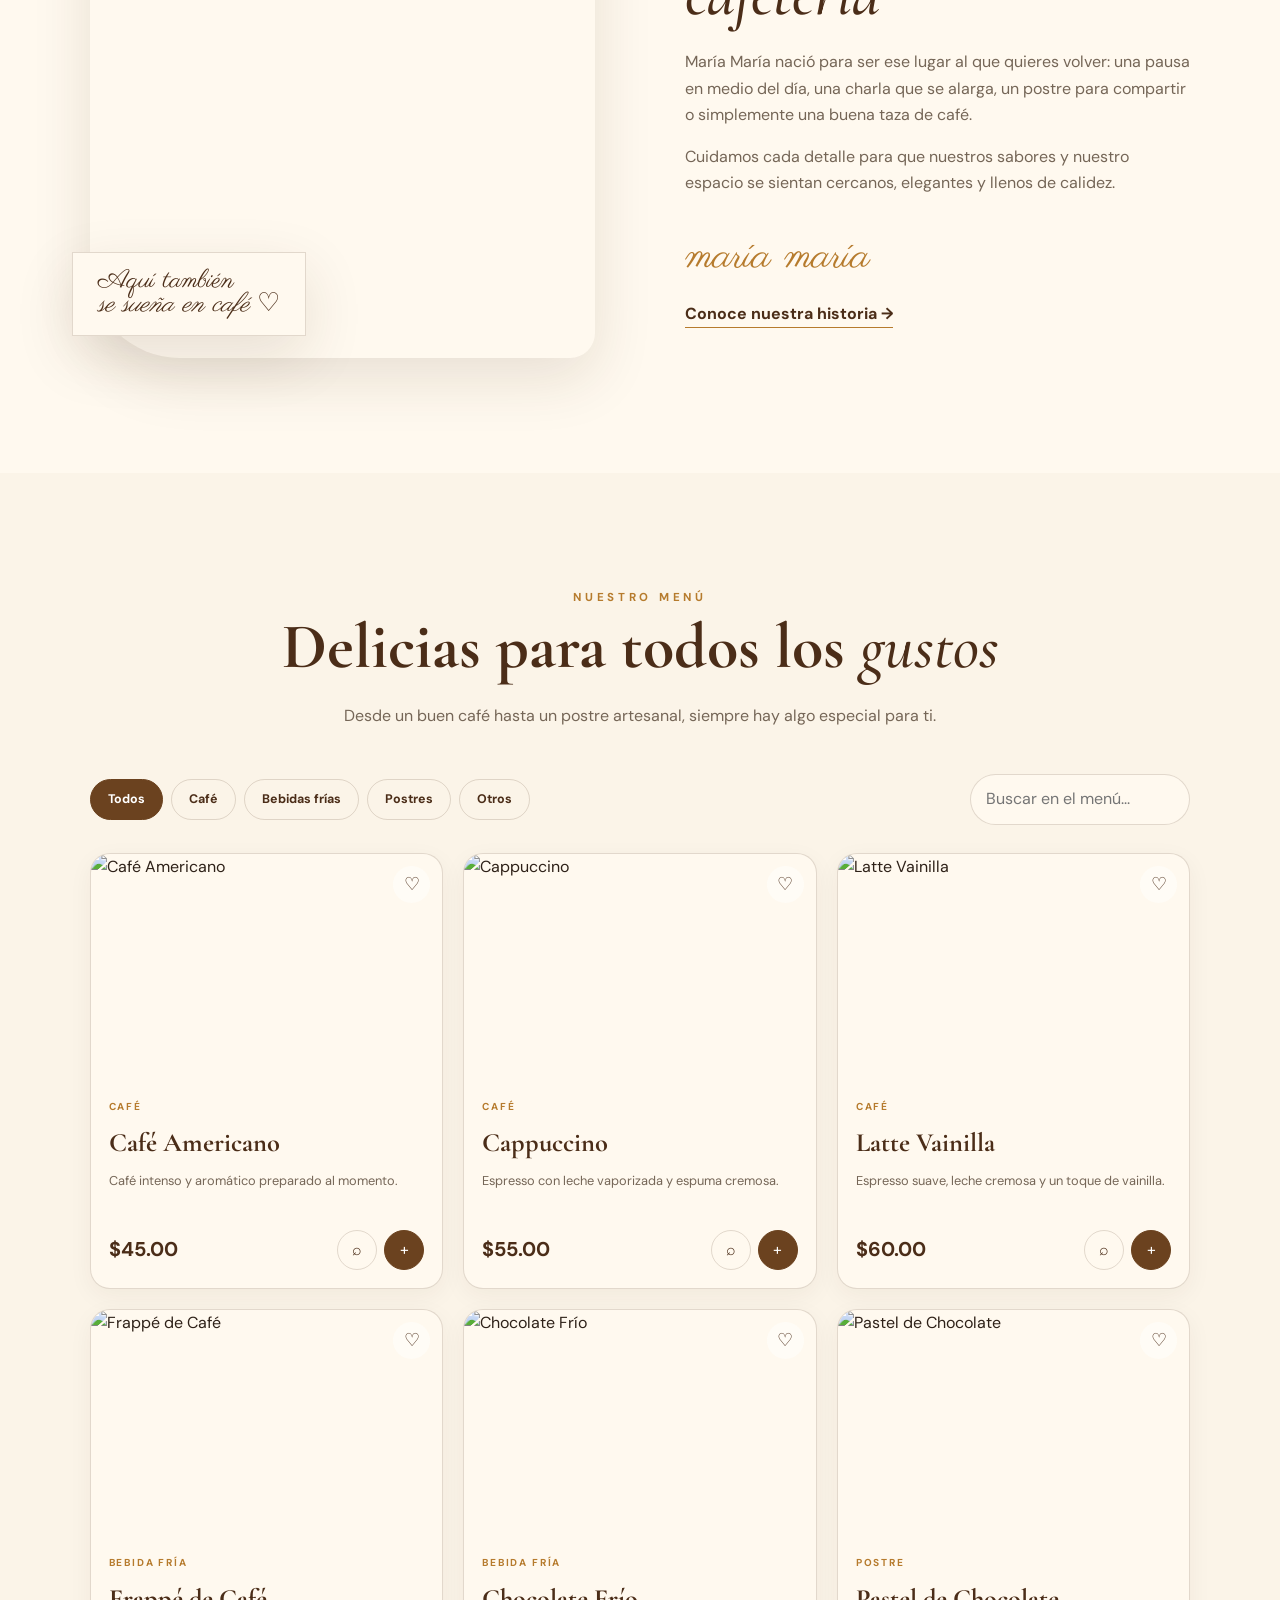
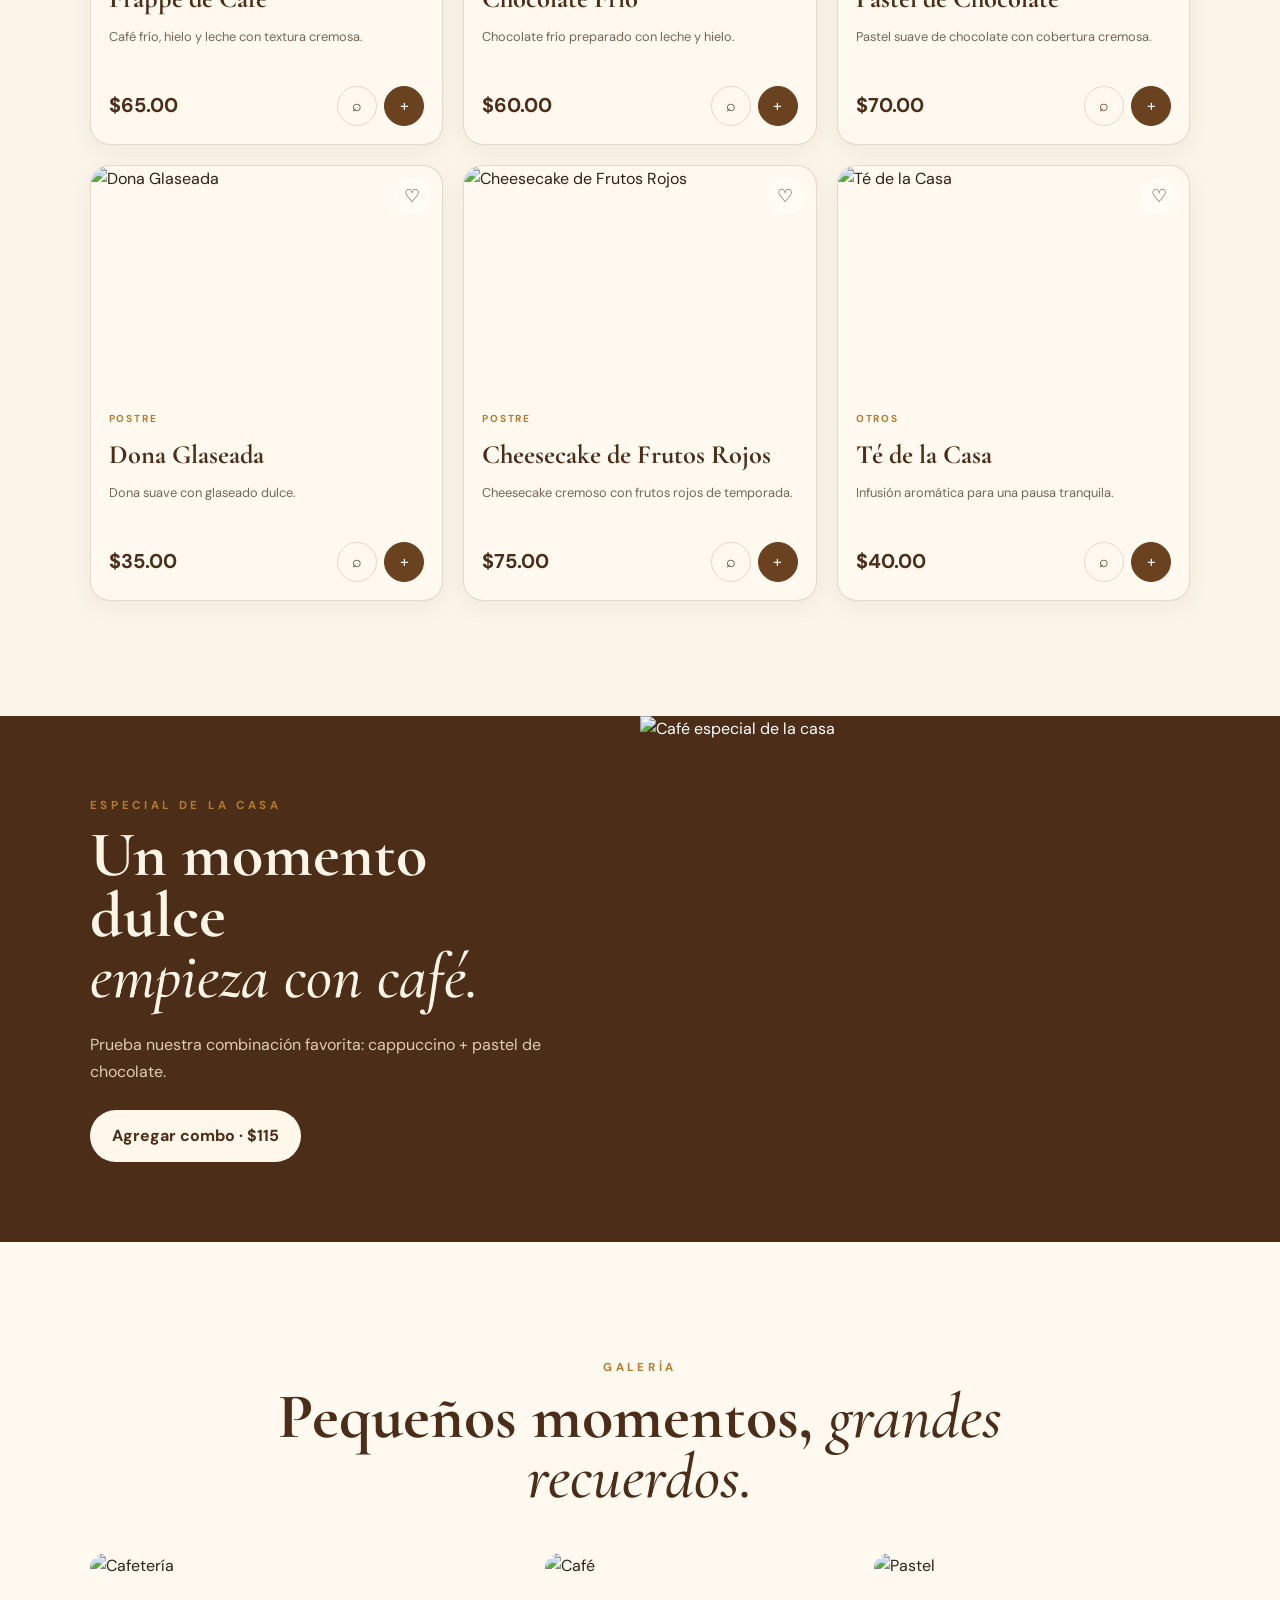
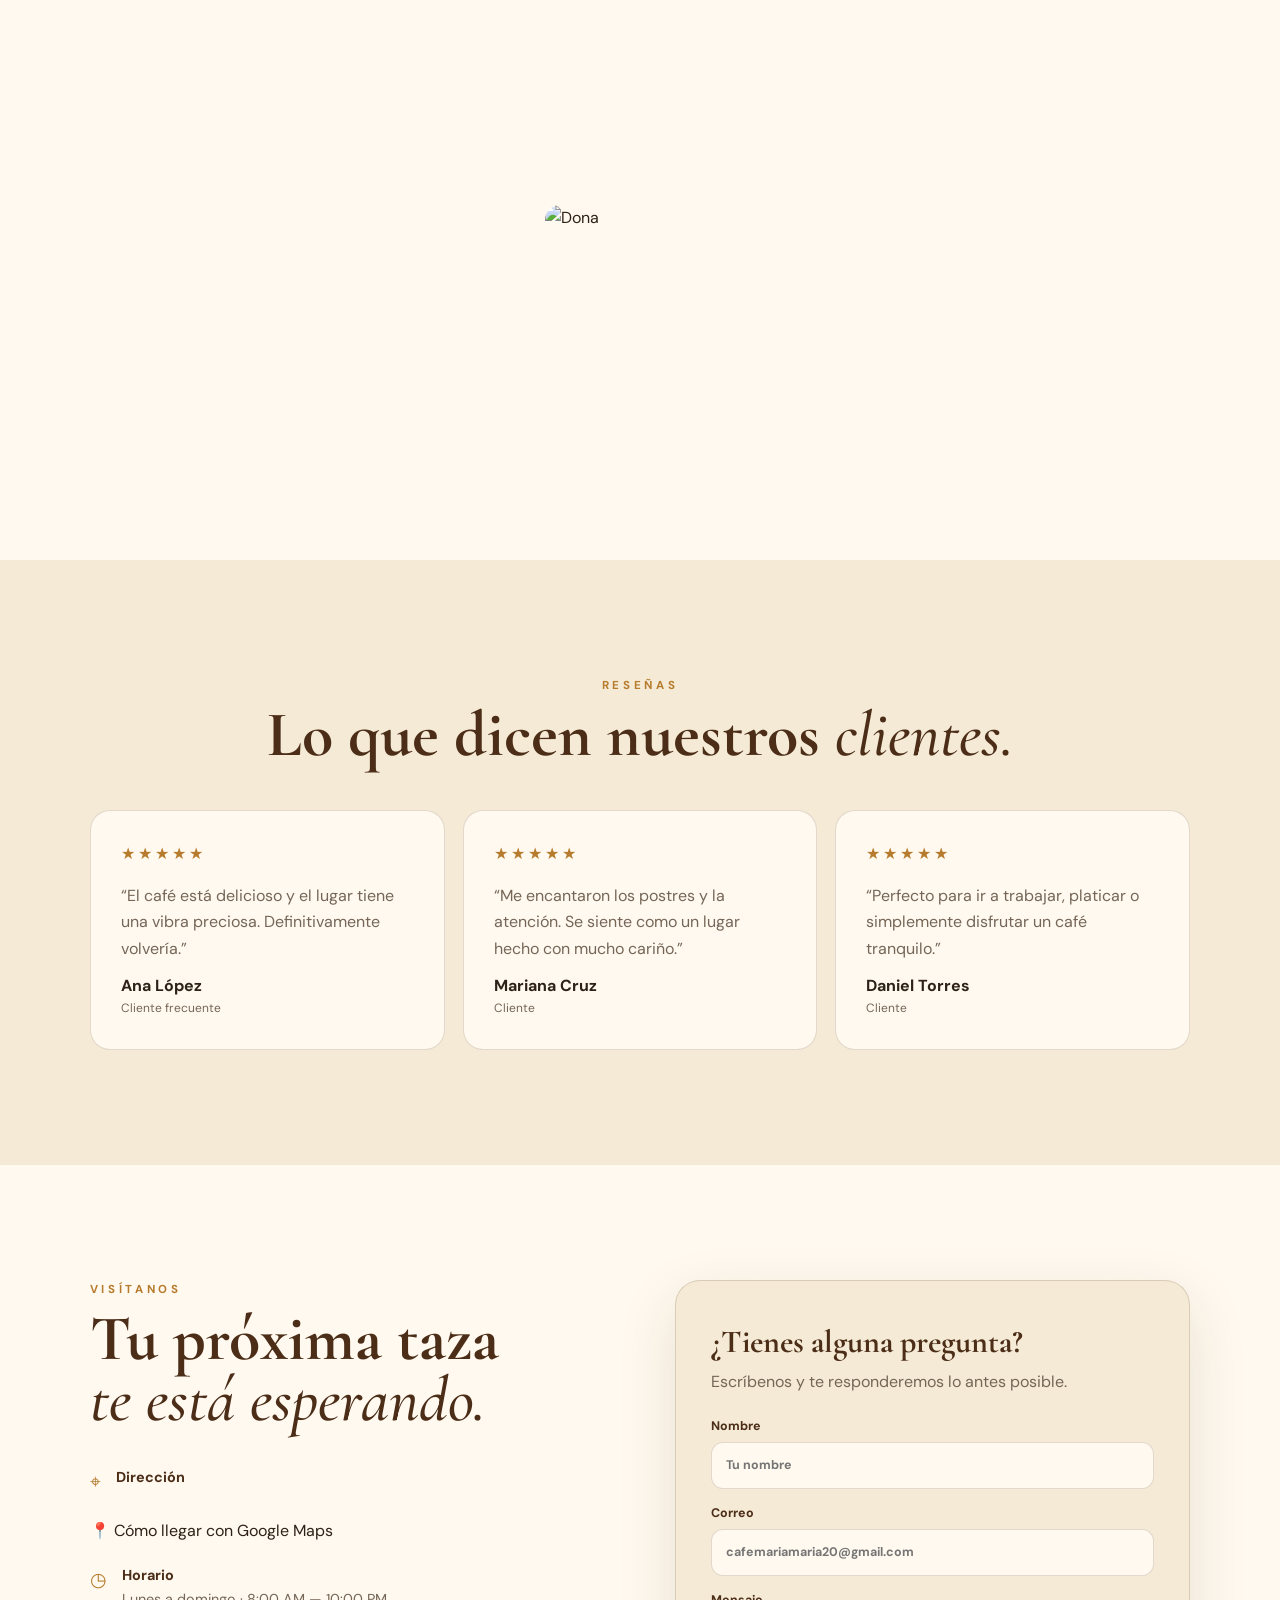
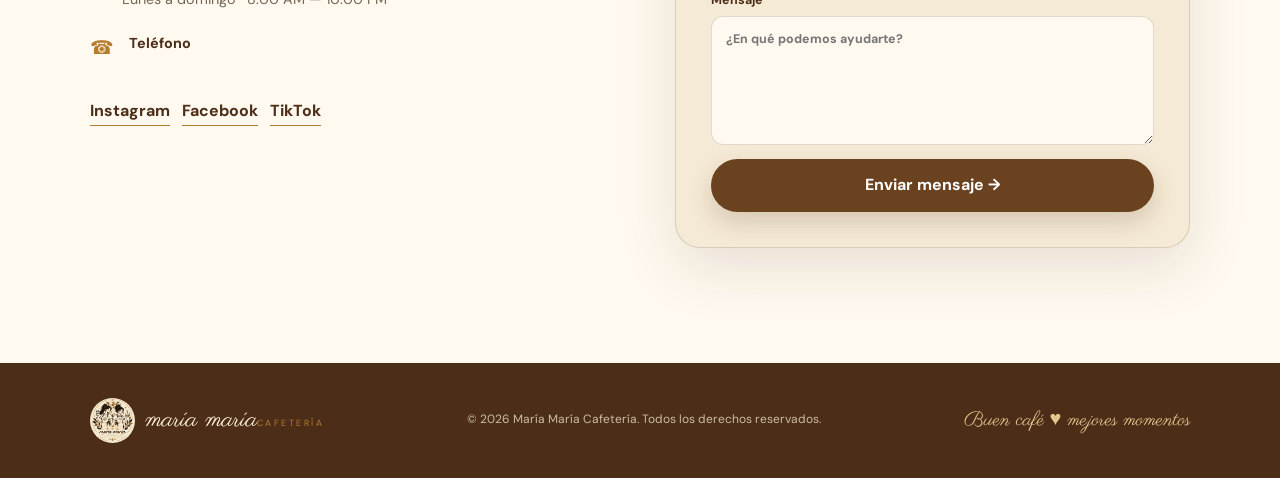
==== commit e3229998: "Add files via upload" ====
--- a/index.html
+++ b/index.html
@@ -14,6 +14,7 @@
 </head>
 
 <body>
+
   <!--
     ============================================================
     MARÍA MARÍA CAFETERÍA
@@ -40,7 +41,7 @@
 
   <header class="site-header" id="siteHeader">
     <a class="brand" href="#inicio" aria-label="María María inicio">
-      <img src="assets/logo.jpg" alt="Logo María María Cafetería">
+     <img src="logo.jpg" alt="Logo María María Cafetería">
       <span>
         <strong>maría maría</strong>
         <small>CAFETERÍA</small>
@@ -101,6 +102,77 @@
       <article><span>🌿</span><div><b>Ingredientes frescos</b><small>Seleccionados con cuidado</small></div></article>
       <article><span>☆</span><div><b>Excelente servicio</b><small>Siempre para ti</small></div></article>
     </section>
+    <!-- =========================================================
+     SECCIÓN EVENTOS — MARÍA MARÍA
+     No modifica el resto de la página.
+========================================================= -->
+
+<section class="events-section" id="eventos">
+  <div class="events-content">
+
+    <div class="events-text">
+      <p class="eyebrow">MARÍA MARÍA PARA TUS MOMENTOS ESPECIALES</p>
+
+      <h2>
+        ¿Tienes un <em>evento?</em>
+      </h2>
+
+      <p>
+        Llevamos el sabor y la esencia de María María a tus momentos
+        más importantes. Atendemos eventos sociales, celebraciones,
+        reuniones y eventos corporativos.
+      </p>
+
+      <div class="events-list">
+        <div>
+          <span>♡</span>
+          <p>
+            <strong>Eventos sociales</strong>
+            <small>Celebraciones, cumpleaños y reuniones.</small>
+          </p>
+        </div>
+
+        <div>
+          <span>☕</span>
+          <p>
+            <strong>Coffee breaks</strong>
+            <small>Café y alimentos para reuniones y empresas.</small>
+          </p>
+        </div>
+
+        <div>
+          <span>✦</span>
+          <p>
+            <strong>Eventos corporativos</strong>
+            <small>Una experiencia especial para tu equipo.</small>
+          </p>
+        </div>
+      </div>
+
+      <button class="events-whatsapp-btn" id="eventWhatsappBtn">
+        Cotiza tu evento por WhatsApp
+        <span>→</span>
+      </button>
+
+      <p class="events-note">
+        Cuéntanos qué tienes en mente y te ayudaremos a crear una propuesta.
+      </p>
+    </div>
+
+    <div class="events-image">
+      <img
+        src="https://images.unsplash.com/photo-1519671482749-fd09be7ccebf?auto=format&fit=crop&w=1200&q=85"
+        alt="Evento y celebración">
+      
+      <div class="events-badge">
+        <span>maría maría</span>
+        <strong>Eventos</strong>
+        <small>Momentos que se disfrutan</small>
+      </div>
+    </div>
+
+  </div>
+</section>
 
     <section class="section about" id="nosotros">
       <div class="section-image reveal">
@@ -183,12 +255,20 @@
         <p class="eyebrow">VISÍTANOS</p>
         <h2>Tu próxima taza<br><em>te está esperando.</em></h2>
         <div class="contact-list">
-          <div><span>⌖</span><p><b>Dirección</b><br><span id="addressText">Av. Principal #123, Playa del Carmen, Quintana Roo</span></p></div>
+          <div><span>⌖</span><p><b>Dirección</b><br><span id="addressText">alle fuente brillante número 1730 interior 71D en el fraccionamiento villa fontana diamante en zapopan jalisco, C.P. 45200</span></p></div>
+          <a
+  class="maps-button"
+  href="https://www.google.com/maps/place/Fuente+brillante+1730+%23112/@20.7737643,-103.4735907,17z/data=!3m1!4b1!4m6!3m5!1s0x8428a7007a758c4b:0xe8fa4b78c5ebd1e7!8m2!3d20.7737643!4d-103.4710158!16s%2Fg%2F11ww98t7xt?entry=ttu&g_ep=EgoyMDI2MTAwNi4wIKXMDSoASAFQAw%3D%3D"
+  target="_blank"
+  rel="noopener noreferrer"
+>
+  📍 Cómo llegar con Google Maps
+</a>
           <div><span>◷</span><p><b>Horario</b><br>Lunes a domingo · 8:00 AM — 10:00 PM</p></div>
           <div><span>☎</span><p><b>Teléfono</b><br><span id="phoneText">+52 999 000 0000</span></p></div>
         </div>
         <div class="socials">
-          <a href="https://instagram.com/" target="_blank" rel="noopener">Instagram</a>
+          <a id="instagramLink" href="https://www.instagram.com/maria_maria_cafe?exln=M2ljc280eDdqbGto" rel="noopener">Instagram</a>
           <a href="https://facebook.com/" target="_blank" rel="noopener">Facebook</a>
           <a href="https://tiktok.com/" target="_blank" rel="noopener">TikTok</a>
         </div>
@@ -199,7 +279,7 @@
         <p>Escríbenos y te responderemos lo antes posible.</p>
         <form id="contactForm">
           <label>Nombre<input id="contactName" required type="text" placeholder="Tu nombre"></label>
-          <label>Correo<input id="contactEmail" required type="email" placeholder="tu@correo.com"></label>
+          <label>Correo<input id="contactEmail" required type="email" placeholder="cafemariamaria20@gmail.com"></label>
           <label>Mensaje<textarea id="contactMessage" required rows="5" placeholder="¿En qué podemos ayudarte?"></textarea></label>
           <button class="btn btn-primary" type="submit">Enviar mensaje →</button>
         </form>
@@ -209,7 +289,7 @@
 
   <footer class="footer">
     <div class="footer-brand">
-      <img src="assets/logo.jpg" alt="María María">
+      <img src="logo.jpg" alt="Logo María María Cafetería">
       <div><strong>maría maría</strong><small>CAFETERÍA</small></div>
     </div>
     <p>© <span id="year"></span> María María Cafetería. Todos los derechos reservados.</p>
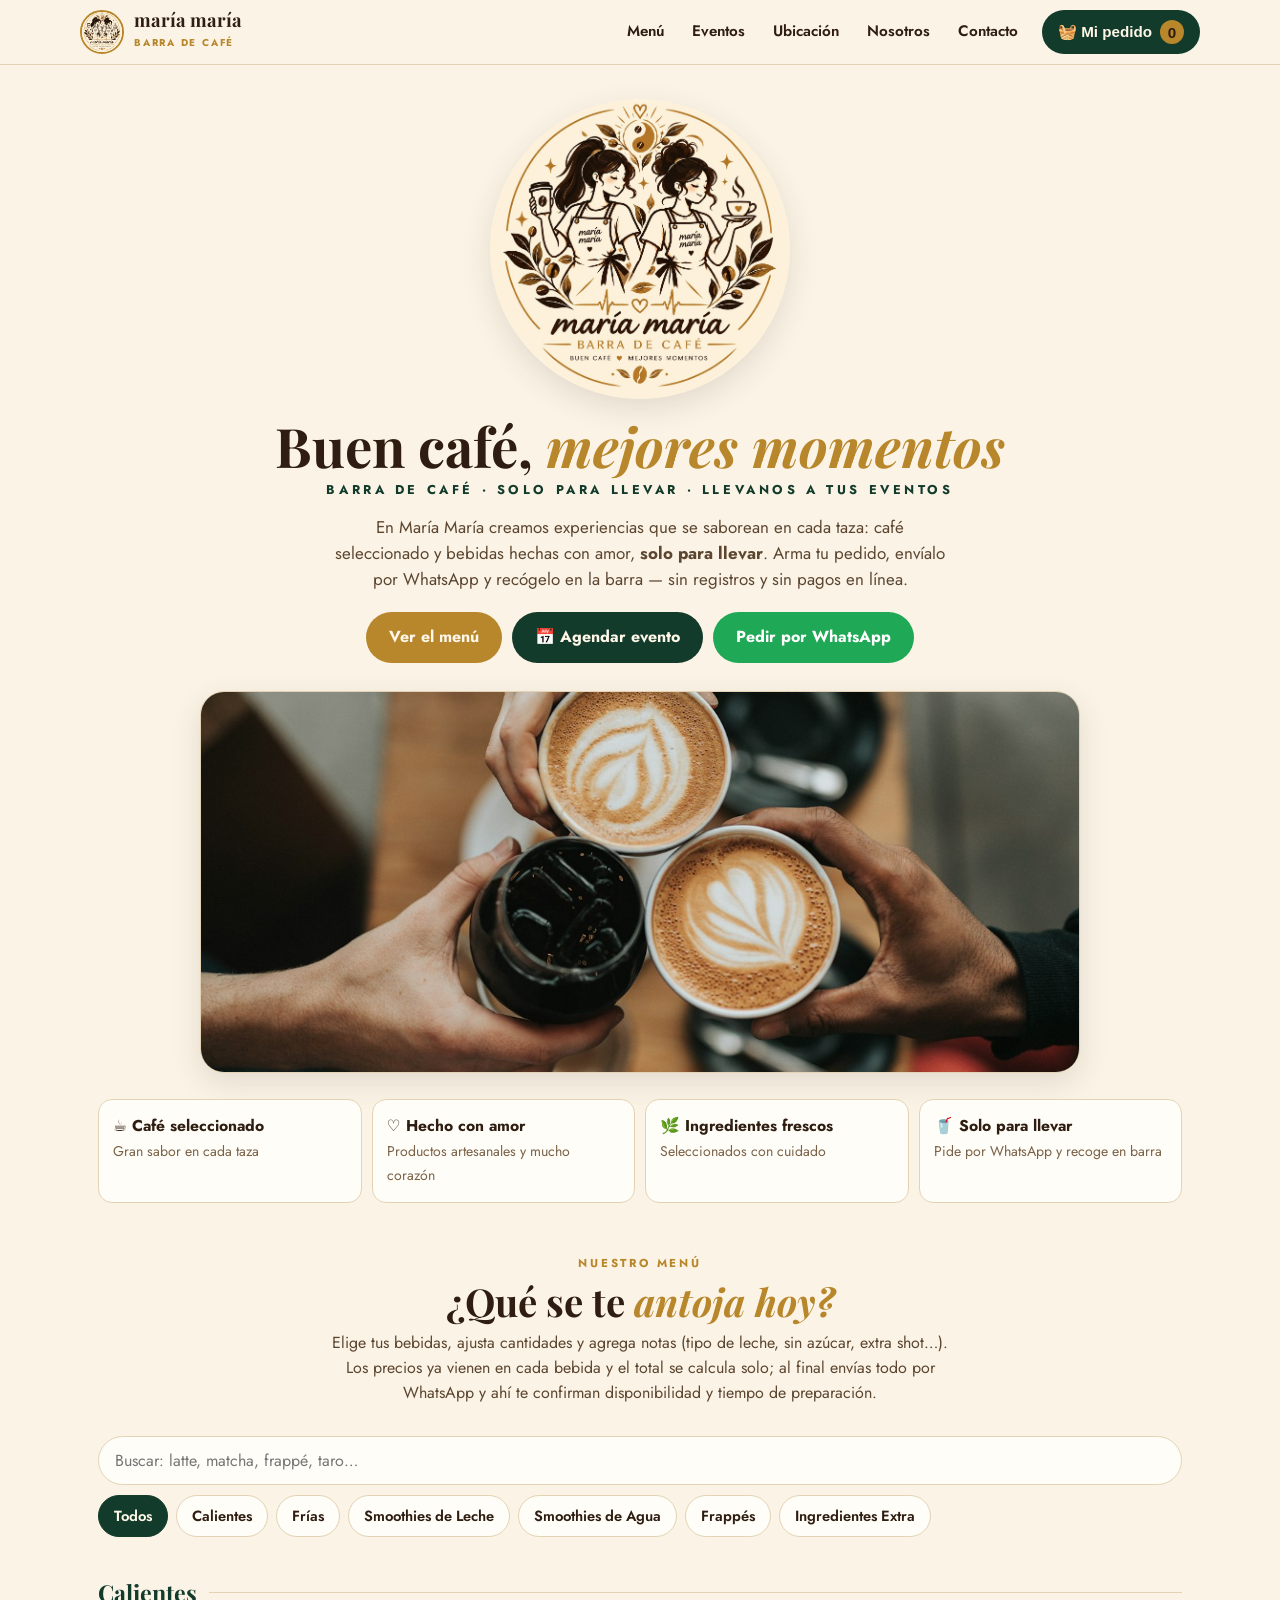
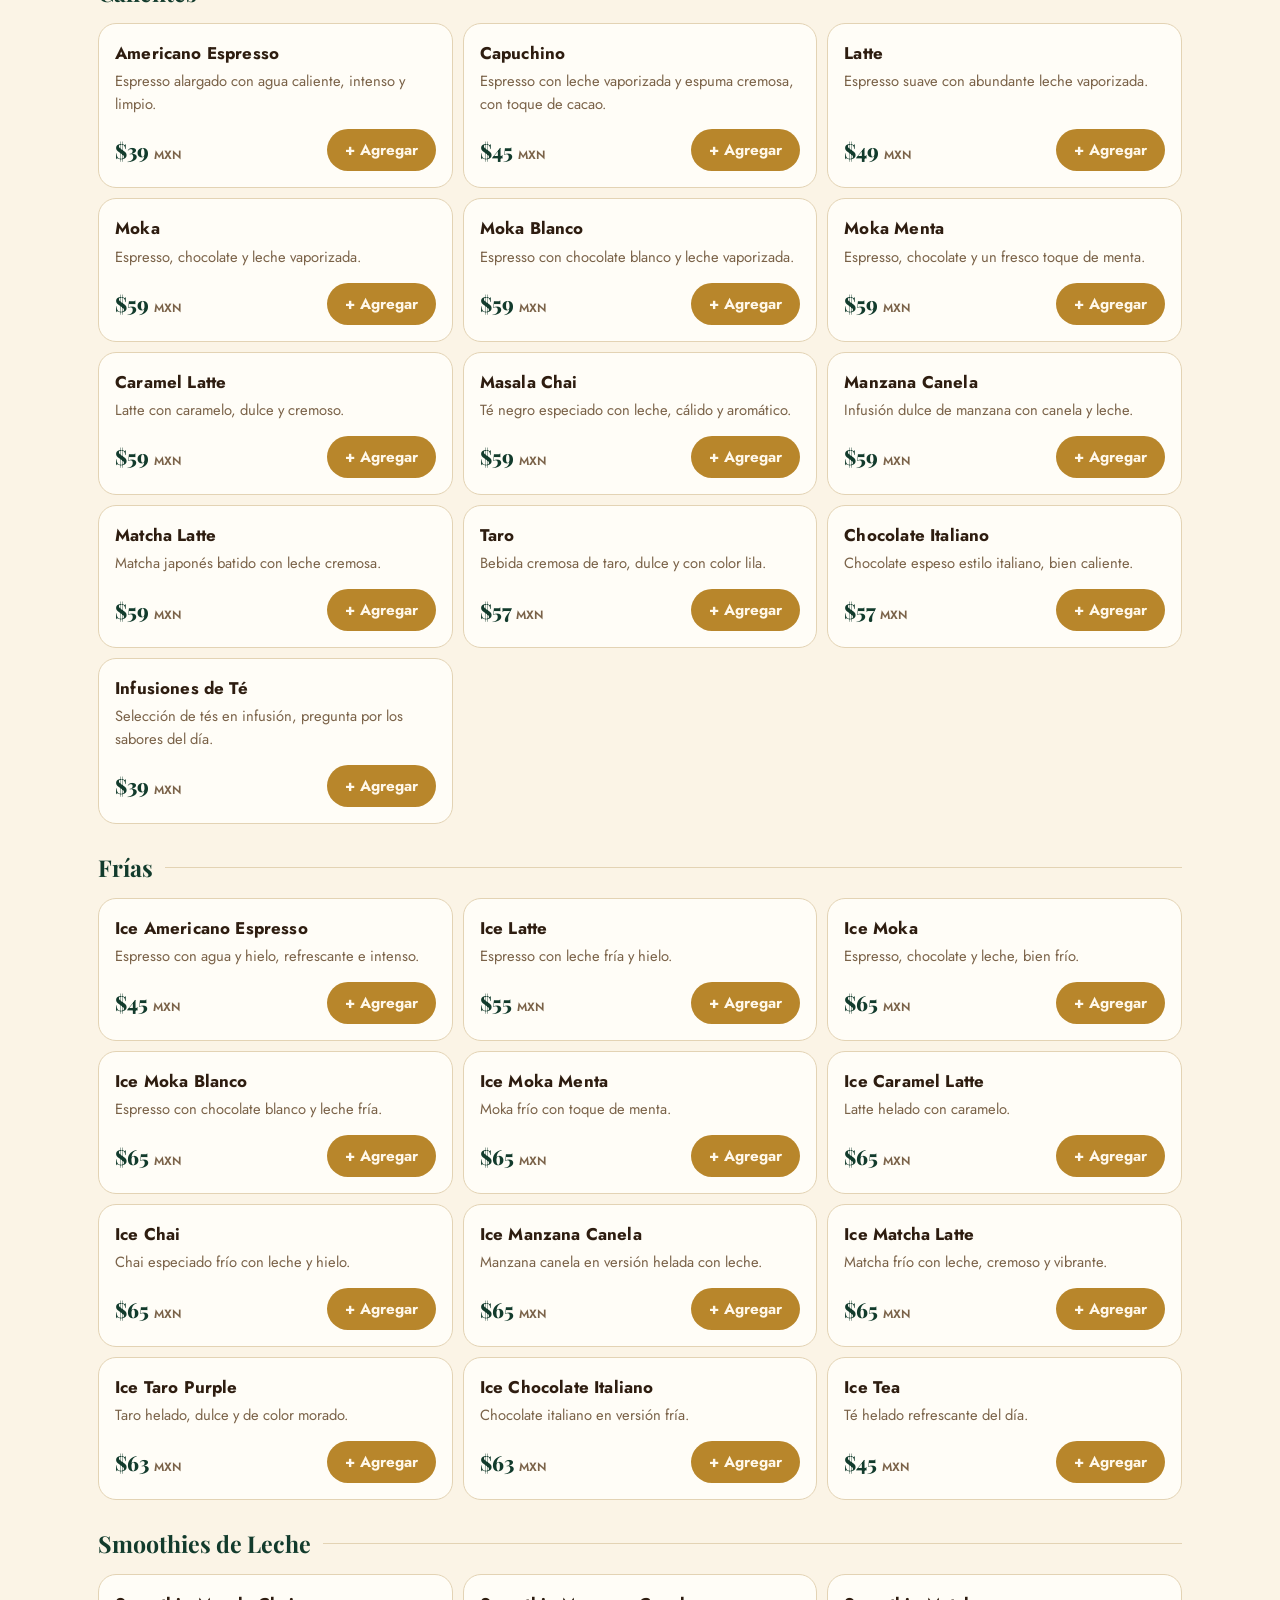
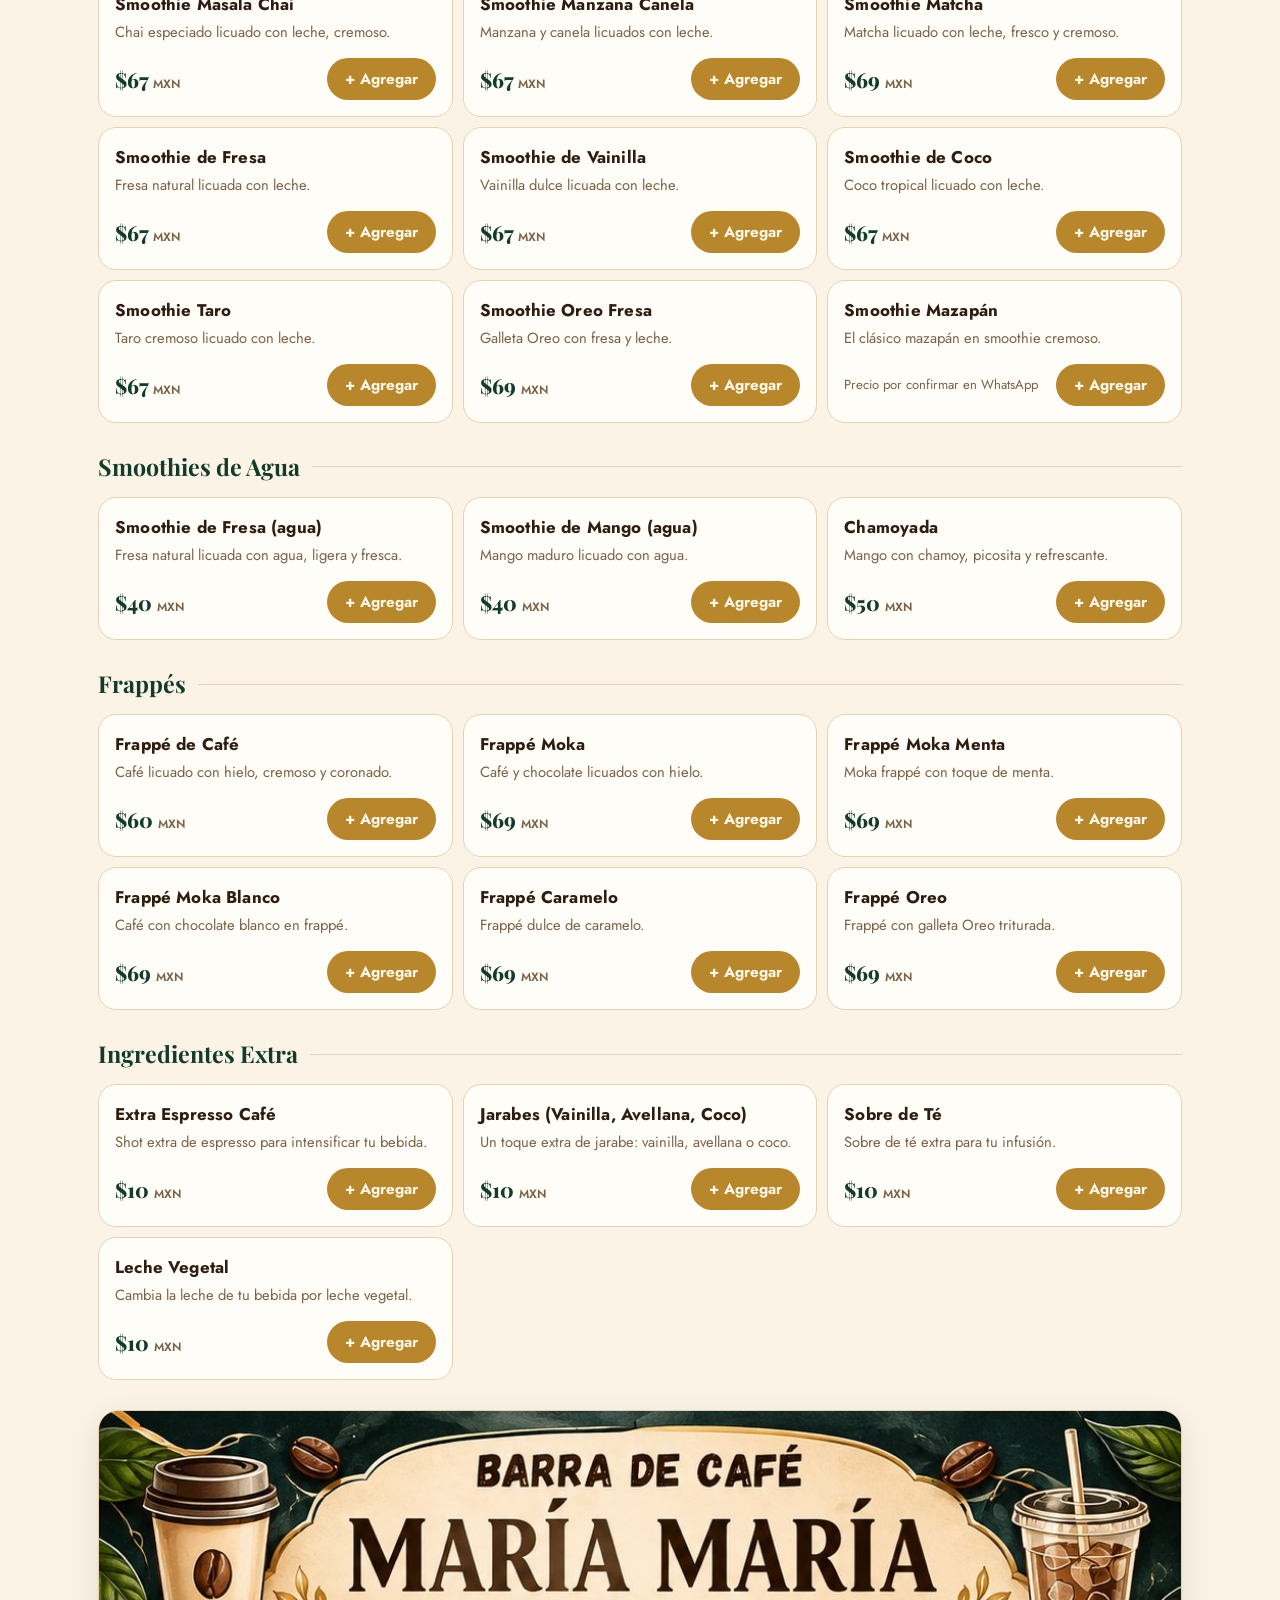
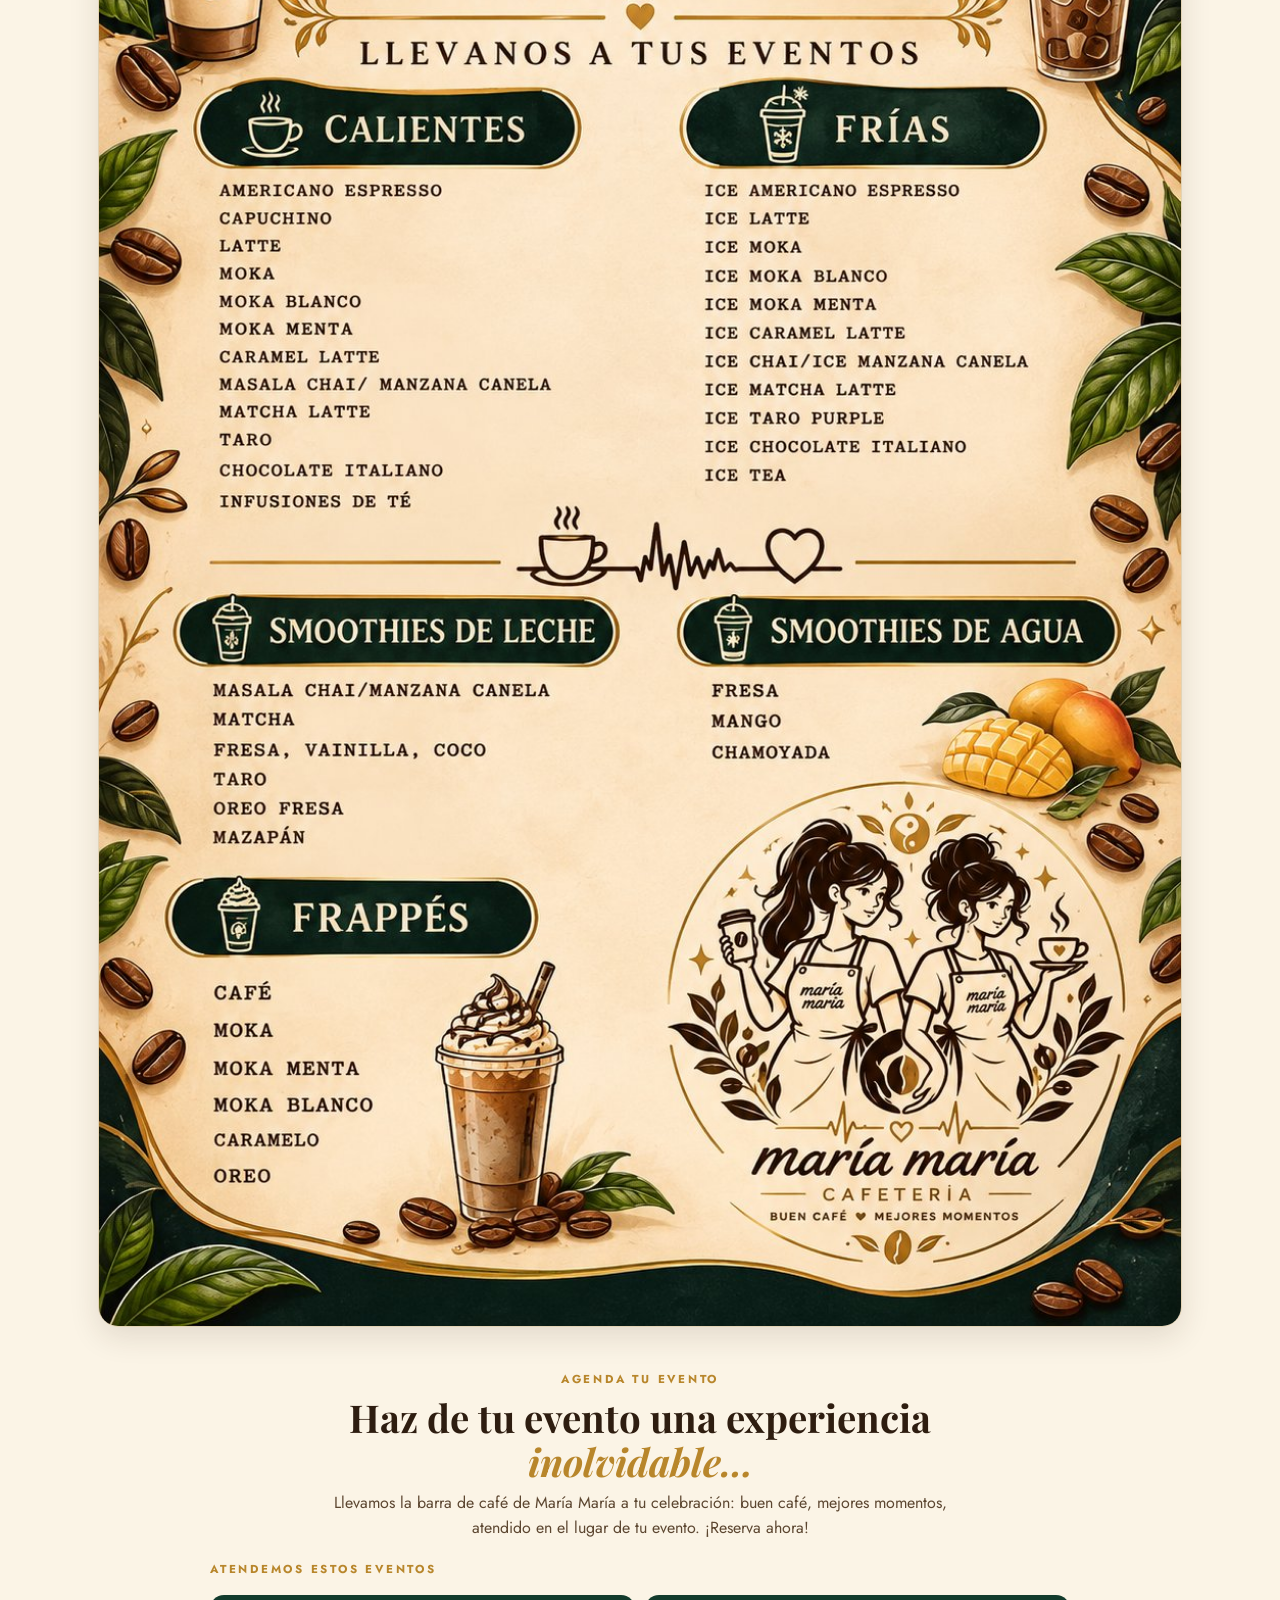
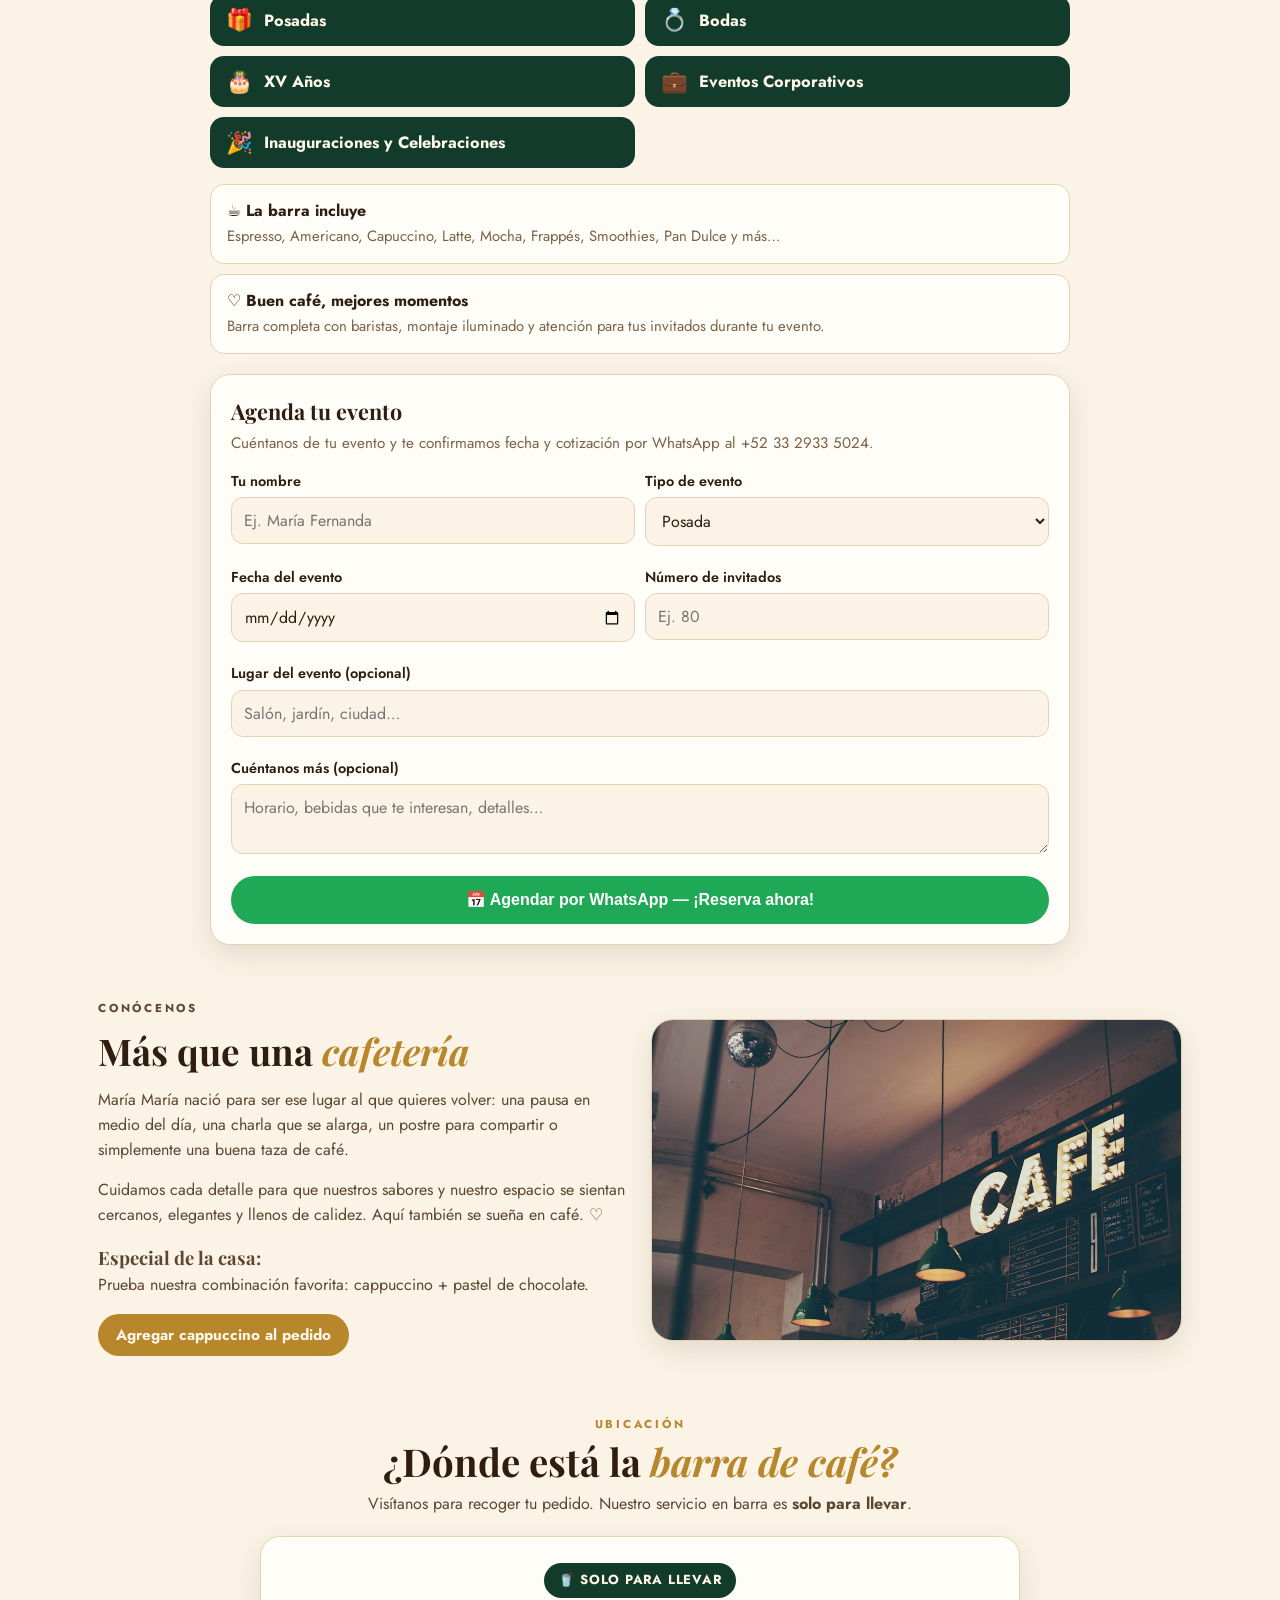
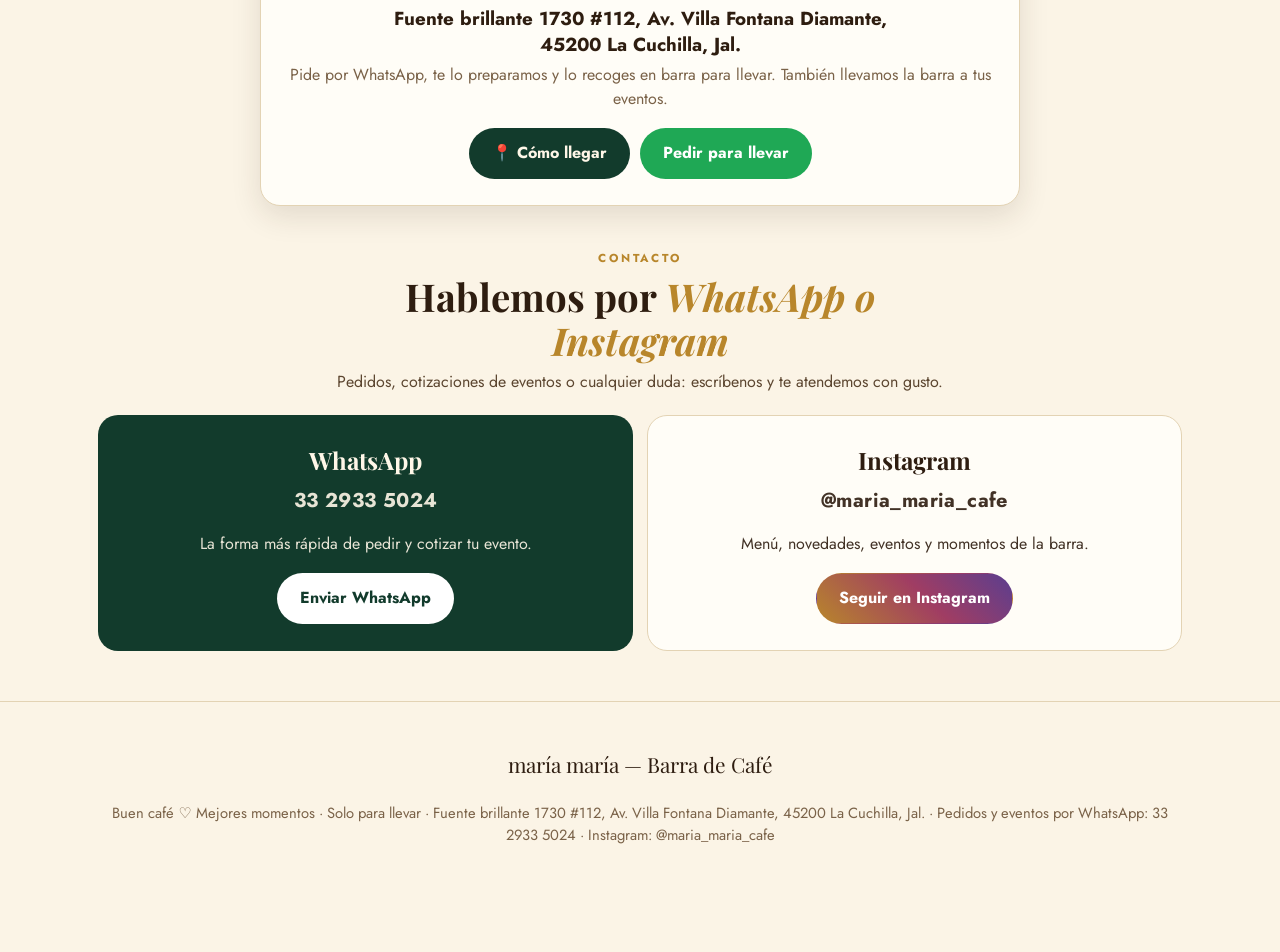
==== commit 5918a01b: "Rename maria-maria-barra-de-cafe.html to index.html" ====
--- a/index.html
+++ b/index.html
@@ -1,356 +1,568 @@
-<!DOCTYPE html>
+<!doctype html>
 <html lang="es">
 <head>
-  <meta charset="UTF-8">
-  <meta name="viewport" content="width=device-width, initial-scale=1.0">
-  <meta name="description" content="María María Cafetería — café, postres y mejores momentos.">
-  <meta name="theme-color" content="#6b421f">
-  <title>maría maría | Cafetería</title>
-
-  <link rel="preconnect" href="https://fonts.googleapis.com">
-  <link rel="preconnect" href="https://fonts.gstatic.com" crossorigin>
-  <link href="https://fonts.googleapis.com/css2?family=Cormorant+Garamond:wght@500;600;700&family=DM+Sans:wght@400;500;600;700&family=Parisienne&display=swap" rel="stylesheet">
-  <link rel="stylesheet" href="styles.css">
+<meta charset="utf-8" />
+<meta name="viewport" content="width=device-width, initial-scale=1, viewport-fit=cover" />
+<meta name="color-scheme" content="light dark" />
+<link rel="icon" href="data:," />
+<title>María María Barra de Café — Pedidos por WhatsApp</title>
+<link rel="preconnect" href="https://fonts.googleapis.com">
+<link rel="preconnect" href="https://fonts.gstatic.com" crossorigin>
+<link href="https://fonts.googleapis.com/css2?family=Playfair+Display:ital,wght@0,500;0,700;0,800;1,500;1,600&family=Jost:wght@400;500;600;700&display=swap" rel="stylesheet">
+<style>
+:root{
+  --bg:#FBF4E6; --bg2:#F4EAD3; --surface:#FFFDF7; --surface2:#F7EDD8;
+  --ink:#2E1D10; --ink2:#5C4630; --muted:#7A6248;
+  --green:#123B2C; --green2:#1B5240; --gold:#B8862B; --gold2:#D9B45B;
+  --line:#E3D3B4; --wa:#1FA855; --wa-dark:#128C4B;
+  --shadow:0 10px 30px rgba(46,29,16,.12);
+  --radius:18px;
+}
+@media (prefers-color-scheme: dark){
+  :root{
+    --bg:#171310; --bg2:#1E1813; --surface:#241C15; --surface2:#2B2118;
+    --ink:#F5EAD6; --ink2:#D8C6A6; --muted:#A98F6E;
+    --green:#7FC8A9; --green2:#9AD8BC; --gold:#D9B45B; --gold2:#E8CC7E;
+    --line:#3D2F20; --shadow:0 10px 30px rgba(0,0,0,.45);
+  }
+}
+*{box-sizing:border-box}
+html{scroll-behavior:smooth}
+body{margin:0;font-family:"Jost",system-ui,sans-serif;background:var(--bg);color:var(--ink);line-height:1.55}
+img{max-width:100%;display:block}
+button,[role="button"],select,summary,input:not([type="checkbox"],[type="radio"]){min-height:2.25rem}
+h1,h2,h3,.serif{font-family:"Playfair Display",Georgia,serif}
+a{color:inherit}
+.wrap{max-width:1120px;margin:0 auto;padding:0 18px}
+/* Top bar */
+.topbar{position:sticky;top:0;z-index:40;background:color-mix(in srgb, var(--bg) 88%, transparent);backdrop-filter:blur(10px);border-bottom:1px solid var(--line)}
+.topbar-in{display:flex;align-items:center;gap:12px;padding:10px 0}
+.brand{display:flex;align-items:center;gap:10px;text-decoration:none;min-width:0}
+.brand img{width:44px;height:44px;border-radius:50%;object-fit:cover;border:2px solid var(--gold)}
+.brand b{font-family:"Playfair Display",serif;font-size:1.15rem;line-height:1.05;display:block}
+.brand small{letter-spacing:.18em;font-size:.62rem;color:var(--gold);font-weight:700}
+.nav{margin-left:auto;display:none;gap:4px}
+.nav a{text-decoration:none;font-weight:600;font-size:.95rem;padding:10px 12px;border-radius:999px}
+.nav a:hover{background:var(--surface2)}
+.cartbtn{margin-left:auto;border:0;cursor:pointer;background:var(--green);color:#FFF7E8;font-weight:700;border-radius:999px;padding:10px 16px;display:flex;gap:8px;align-items:center;font-size:.95rem}
+@media (prefers-color-scheme: dark){.cartbtn{background:var(--green2);color:#12241B}}
+.cartbtn .n{background:var(--gold);color:#2E1D10;border-radius:999px;min-width:24px;height:24px;display:inline-flex;align-items:center;justify-content:center;padding:0 6px}
+@media(min-width:820px){.nav{display:flex}.cartbtn{margin-left:0}}
+/* Hero */
+.hero{padding:34px 0 8px;text-align:center}
+.hero .logo{width:min(300px,72vw);margin:0 auto;border-radius:50%;box-shadow:var(--shadow)}
+.hero h1{font-size:clamp(2.1rem,6vw,3.4rem);margin:18px 0 4px;line-height:1.08}
+.hero h1 em{color:var(--gold);font-style:italic}
+.hero .tag{letter-spacing:.28em;font-weight:700;color:var(--green);font-size:.8rem;margin:0}
+@media (prefers-color-scheme: dark){.hero .tag{color:var(--green)}}
+.hero p.lead{max-width:620px;margin:14px auto 0;color:var(--ink2);font-size:1.06rem}
+.hero-cta{display:flex;gap:10px;justify-content:center;flex-wrap:wrap;margin-top:20px}
+.btn{display:inline-flex;align-items:center;gap:9px;text-decoration:none;font-weight:700;border-radius:999px;padding:12px 22px;border:1px solid transparent;cursor:pointer;font-size:1rem;min-height:48px}
+.btn-wa{background:var(--wa);color:#fff}
+.btn-wa:hover{background:var(--wa-dark)}
+.btn-gold{background:var(--gold);color:#FFF8EA}
+.btn-event{background:var(--green);color:#FFF7E8}
+.btn-event:hover{background:var(--green2)}
+@media (prefers-color-scheme: dark){.btn-event{background:var(--green2);color:#12241B}}
+.btn-ghost{background:transparent;border-color:var(--gold);color:var(--ink)}
+.hero-photo{margin:28px auto 0;max-width:880px;border-radius:24px;overflow:hidden;box-shadow:var(--shadow);border:1px solid var(--line)}
+.hero-photo img{width:100%;height:300px;object-fit:cover}
+@media(min-width:820px){.hero-photo img{height:380px}}
+.strip{display:grid;grid-template-columns:repeat(2,1fr);gap:10px;margin:26px 0 6px}
+@media(min-width:820px){.strip{grid-template-columns:repeat(4,1fr)}}
+.strip div{background:var(--surface);border:1px solid var(--line);border-radius:14px;padding:14px;text-align:left}
+.strip b{display:block;font-size:.98rem}
+.strip span{color:var(--muted);font-size:.88rem}
+/* Sections */
+section{padding:38px 0 6px}
+.sec-head{text-align:center;max-width:640px;margin:0 auto 20px}
+.sec-head .kick{letter-spacing:.24em;font-size:.72rem;font-weight:700;color:var(--gold)}
+.sec-head h2{font-size:clamp(1.7rem,4.5vw,2.4rem);margin:6px 0 8px;line-height:1.15}
+.sec-head h2 em{color:var(--gold)}
+.sec-head p{color:var(--ink2);margin:0}
+/* Menu tools */
+.tools{position:sticky;top:65px;z-index:30;background:var(--bg);padding:10px 0 12px}
+.search{width:100%;padding:12px 16px;border-radius:999px;border:1px solid var(--line);background:var(--surface);color:var(--ink);font-size:1rem;font-family:inherit}
+.chips{display:flex;gap:8px;flex-wrap:wrap;margin-top:10px}
+.chip{border:1px solid var(--line);background:var(--surface);color:var(--ink);border-radius:999px;padding:9px 15px;font-weight:600;cursor:pointer;font-family:inherit;font-size:.92rem}
+.chip.on{background:var(--green);color:#FFF7E8;border-color:var(--green)}
+@media (prefers-color-scheme: dark){.chip.on{background:var(--green2);color:#12241B;border-color:var(--green2)}}
+.cat-title{display:flex;align-items:center;gap:12px;margin:26px 0 12px}
+.cat-title h3{margin:0;font-size:1.45rem;color:var(--green)}
+@media (prefers-color-scheme: dark){.cat-title h3{color:var(--green)}}
+.cat-title::after{content:"";flex:1;height:1px;background:var(--line)}
+.grid{display:grid;grid-template-columns:1fr;gap:10px}
+@media(min-width:640px){.grid{grid-template-columns:1fr 1fr}}
+@media(min-width:980px){.grid{grid-template-columns:1fr 1fr 1fr}}
+.item{background:var(--surface);border:1px solid var(--line);border-radius:var(--radius);padding:16px;display:flex;flex-direction:column;gap:4px}
+.item h4{margin:0;font-size:1.06rem;font-weight:700;letter-spacing:.01em}
+.item p{margin:0;color:var(--muted);font-size:.92rem;flex:1}
+.item .row{display:flex;align-items:center;justify-content:space-between;margin-top:10px;gap:8px}
+.price-note{font-size:.82rem;color:var(--muted)}
+.price{font-family:"Playfair Display",Georgia,serif;font-weight:800;font-size:1.3rem;color:var(--green);white-space:nowrap}
+.price small{font-family:"Jost",sans-serif;font-weight:600;font-size:.75rem;color:var(--muted)}
+.addbtn{background:var(--gold);color:#FFF8EA;border:0;border-radius:999px;padding:10px 18px;font-weight:700;cursor:pointer;font-family:inherit;font-size:.95rem}
+.stepper{display:inline-flex;align-items:center;gap:4px;background:var(--surface2);border:1px solid var(--line);border-radius:999px;padding:3px}
+.stepper button{width:36px;height:36px;border-radius:50%;border:0;background:var(--surface);color:var(--ink);font-size:1.15rem;font-weight:700;cursor:pointer;display:flex;align-items:center;justify-content:center}
+.stepper b{min-width:26px;text-align:center}
+.empty{display:none;text-align:center;color:var(--muted);padding:26px 0}
+.menu-photo{margin-top:30px;border-radius:20px;overflow:hidden;border:1px solid var(--line);box-shadow:var(--shadow)}
+.menu-photo img{width:100%}
+/* Split sections */
+.split{display:grid;gap:22px;align-items:center}
+@media(min-width:860px){.split{grid-template-columns:1fr 1fr}}
+.split .ph{border-radius:22px;overflow:hidden;box-shadow:var(--shadow);border:1px solid var(--line)}
+.split .ph img{width:100%;height:320px;object-fit:cover}
+.split h2{font-size:clamp(1.7rem,4.5vw,2.3rem);margin:4px 0 10px;line-height:1.15}
+.split h2 em{color:var(--gold)}
+.split p{color:var(--ink2)}
+.kick{letter-spacing:.24em;font-size:.72rem;font-weight:700;color:var(--gold)}
+.ev-list{display:grid;gap:10px;margin-top:16px}
+.ev-list div{background:var(--surface);border:1px solid var(--line);border-radius:14px;padding:14px 16px}
+.ev-list b{display:block}
+.ev-list span{color:var(--muted);font-size:.93rem}
+.ev-types{display:grid;grid-template-columns:1fr 1fr;gap:10px;margin-top:16px}
+@media(max-width:480px){.ev-types{grid-template-columns:1fr}}
+.ev-types div{background:var(--green);color:#FFF7E8;border-radius:14px;padding:13px 16px;display:flex;align-items:center;gap:11px;font-weight:700;font-size:1.02rem}
+@media (prefers-color-scheme: dark){.ev-types div{background:#1B5240}}
+.ev-types .ic{font-size:1.35rem;line-height:1}
+.split .ph-poster img{width:100%;height:auto}
+.agenda-box{background:var(--surface);border:1px solid var(--line);border-radius:20px;padding:20px;margin-top:20px;box-shadow:var(--shadow)}
+.agenda-box h3{margin:0 0 4px;font-size:1.35rem}
+.agenda-box p{margin:0 0 14px;color:var(--muted);font-size:.95rem}
+.agenda-grid{display:grid;gap:10px}
+@media(min-width:560px){.agenda-grid{grid-template-columns:1fr 1fr}.agenda-grid .full{grid-column:1/-1}}
+.total-row{display:flex;justify-content:space-between;align-items:center;margin-bottom:12px;padding:4px 2px 12px;border-bottom:1px dashed var(--line)}
+.total-row span{font-weight:600}
+.total-row b{font-family:"Playfair Display",Georgia,serif;font-size:1.4rem;color:var(--green)}
+.cline .pline{color:var(--muted);font-size:.9rem;margin-top:2px}
+/* Ubicación */
+.loc-card{background:var(--surface);border:1px solid var(--line);border-radius:20px;padding:26px;box-shadow:var(--shadow);max-width:760px;margin:0 auto;text-align:center}
+.loc-card .addr{font-size:1.18rem;font-weight:700;line-height:1.4;margin:8px 0 4px}
+.loc-card .sub{color:var(--muted);margin:0 0 14px}
+.badge-llevar{display:inline-block;background:var(--green);color:#FFF7E8;font-weight:700;letter-spacing:.06em;font-size:.82rem;border-radius:999px;padding:7px 14px}
+@media (prefers-color-scheme: dark){.badge-llevar{background:#1B5240}}
+.loc-actions{display:flex;gap:10px;justify-content:center;flex-wrap:wrap;margin-top:16px}
+/* Contact */
+.contact-grid{display:grid;gap:14px}
+@media(min-width:760px){.contact-grid{grid-template-columns:1fr 1fr}}
+.contact-card{border-radius:20px;padding:26px;text-align:center;border:1px solid var(--line)}
+.contact-card.wa{background:var(--green);color:#FFF7E8;border-color:transparent}
+@media (prefers-color-scheme: dark){.contact-card.wa{background:#1B5240}}
+.contact-card.ig{background:var(--surface)}
+.contact-card h3{margin:0 0 6px;font-size:1.5rem}
+.contact-card p{margin:0 0 16px;opacity:.9}
+.contact-card .big{font-size:1.25rem;font-weight:700;letter-spacing:.02em}
+.btn-light{background:#fff;color:#123B2C}
+.btn-ig{background:linear-gradient(45deg,#B8862B,#A03D63 55%,#5B3E8F);color:#fff}
+/* Cart drawer */
+.overlay{position:fixed;inset:0;background:rgba(20,12,5,.55);opacity:0;pointer-events:none;transition:.25s;z-index:50}
+.overlay.open{opacity:1;pointer-events:auto}
+.drawer{position:fixed;top:0;right:0;height:100dvh;width:min(430px,100vw);background:var(--bg);z-index:60;display:none;flex-direction:column;box-shadow:-12px 0 40px rgba(0,0,0,.25)}
+.drawer.open{display:flex;animation:slidein .28s ease}
+@keyframes slidein{from{transform:translateX(40px);opacity:.4}to{transform:none;opacity:1}}
+.drawer header{display:flex;align-items:center;justify-content:space-between;padding:16px 18px;border-bottom:1px solid var(--line)}
+.drawer header h3{margin:0;font-size:1.35rem}
+.xbtn{border:1px solid var(--line);background:var(--surface);border-radius:50%;width:40px;height:40px;font-size:1.1rem;cursor:pointer;color:var(--ink)}
+.drawer .body{flex:1;overflow:auto;padding:14px 18px}
+.cline{background:var(--surface);border:1px solid var(--line);border-radius:14px;padding:12px 14px;margin-bottom:10px}
+.cline .top{display:flex;justify-content:space-between;gap:10px;align-items:flex-start}
+.cline b{font-size:1rem}
+.cline .cat{font-size:.78rem;color:var(--gold);font-weight:700;letter-spacing:.08em}
+.rm{border:0;background:none;color:#B3402E;cursor:pointer;font-weight:700;padding:6px}
+.cline .note{width:100%;margin-top:8px;padding:9px 11px;border-radius:10px;border:1px solid var(--line);background:var(--bg);color:var(--ink);font-family:inherit;font-size:.92rem}
+.drawer footer{border-top:1px solid var(--line);padding:16px 18px;background:var(--surface)}
+.field{margin-bottom:10px}
+.field label{display:block;font-weight:600;font-size:.9rem;margin-bottom:5px}
+.field input,.field select,.field textarea{width:100%;padding:11px 12px;border-radius:12px;border:1px solid var(--line);background:var(--bg);color:var(--ink);font-family:inherit;font-size:1rem}
+.send{width:100%;justify-content:center}
+.hint{font-size:.85rem;color:var(--muted);text-align:center;margin:10px 0 0}
+.cart-empty{text-align:center;color:var(--muted);padding:34px 10px}
+/* Floating bar */
+.floatbar{position:fixed;left:12px;right:12px;bottom:12px;z-index:45;display:none}
+.floatbar button{width:100%;border:0;border-radius:16px;background:var(--green);color:#FFF7E8;font-weight:700;padding:16px;font-size:1.02rem;cursor:pointer;box-shadow:var(--shadow);display:flex;justify-content:space-between;font-family:inherit}
+@media (prefers-color-scheme: dark){.floatbar button{background:var(--green2);color:#12241B}}
+.floatbar.show{display:block}
+@media(min-width:860px){.floatbar{left:auto;width:360px}}
+.toast{position:fixed;left:50%;bottom:84px;transform:translate(-50%,20px);background:var(--green);color:#FFF7E8;padding:11px 20px;border-radius:999px;font-weight:600;opacity:0;pointer-events:none;transition:.25s;z-index:70;box-shadow:var(--shadow)}
+.toast.show{opacity:1;transform:translate(-50%,0)}
+footer.site{margin-top:44px;border-top:1px solid var(--line);padding:26px 0 90px;text-align:center;color:var(--muted);font-size:.92rem}
+footer.site .serif{color:var(--ink);font-size:1.3rem}
+@media (prefers-reduced-motion: reduce){*{transition:none!important;scroll-behavior:auto!important}}
+</style>
 </head>
-
 <body>
 
-  <!--
-    ============================================================
-    MARÍA MARÍA CAFETERÍA
-    ------------------------------------------------------------
-    Esta versión funciona sin servidor:
-    - Menú y filtros
-    - Carrito con cantidades
-    - Persistencia del carrito con localStorage
-    - Checkout con validación
-    - Pedido por WhatsApp
-    - Formulario de contacto por correo (mailto)
-    - Favoritos
-    - Búsqueda
-    - Modo oscuro
-    - Diseño responsive
-    - Modal de producto
-    - Notificaciones
-    ============================================================
-  -->
-
-  <div class="announcement">
-    <span>Buen café</span><b>♥</b><span>mejores momentos</span>
+<div class="topbar"><div class="wrap topbar-in">
+  <a class="brand" href="#inicio">
+    <img src="[data-uri]